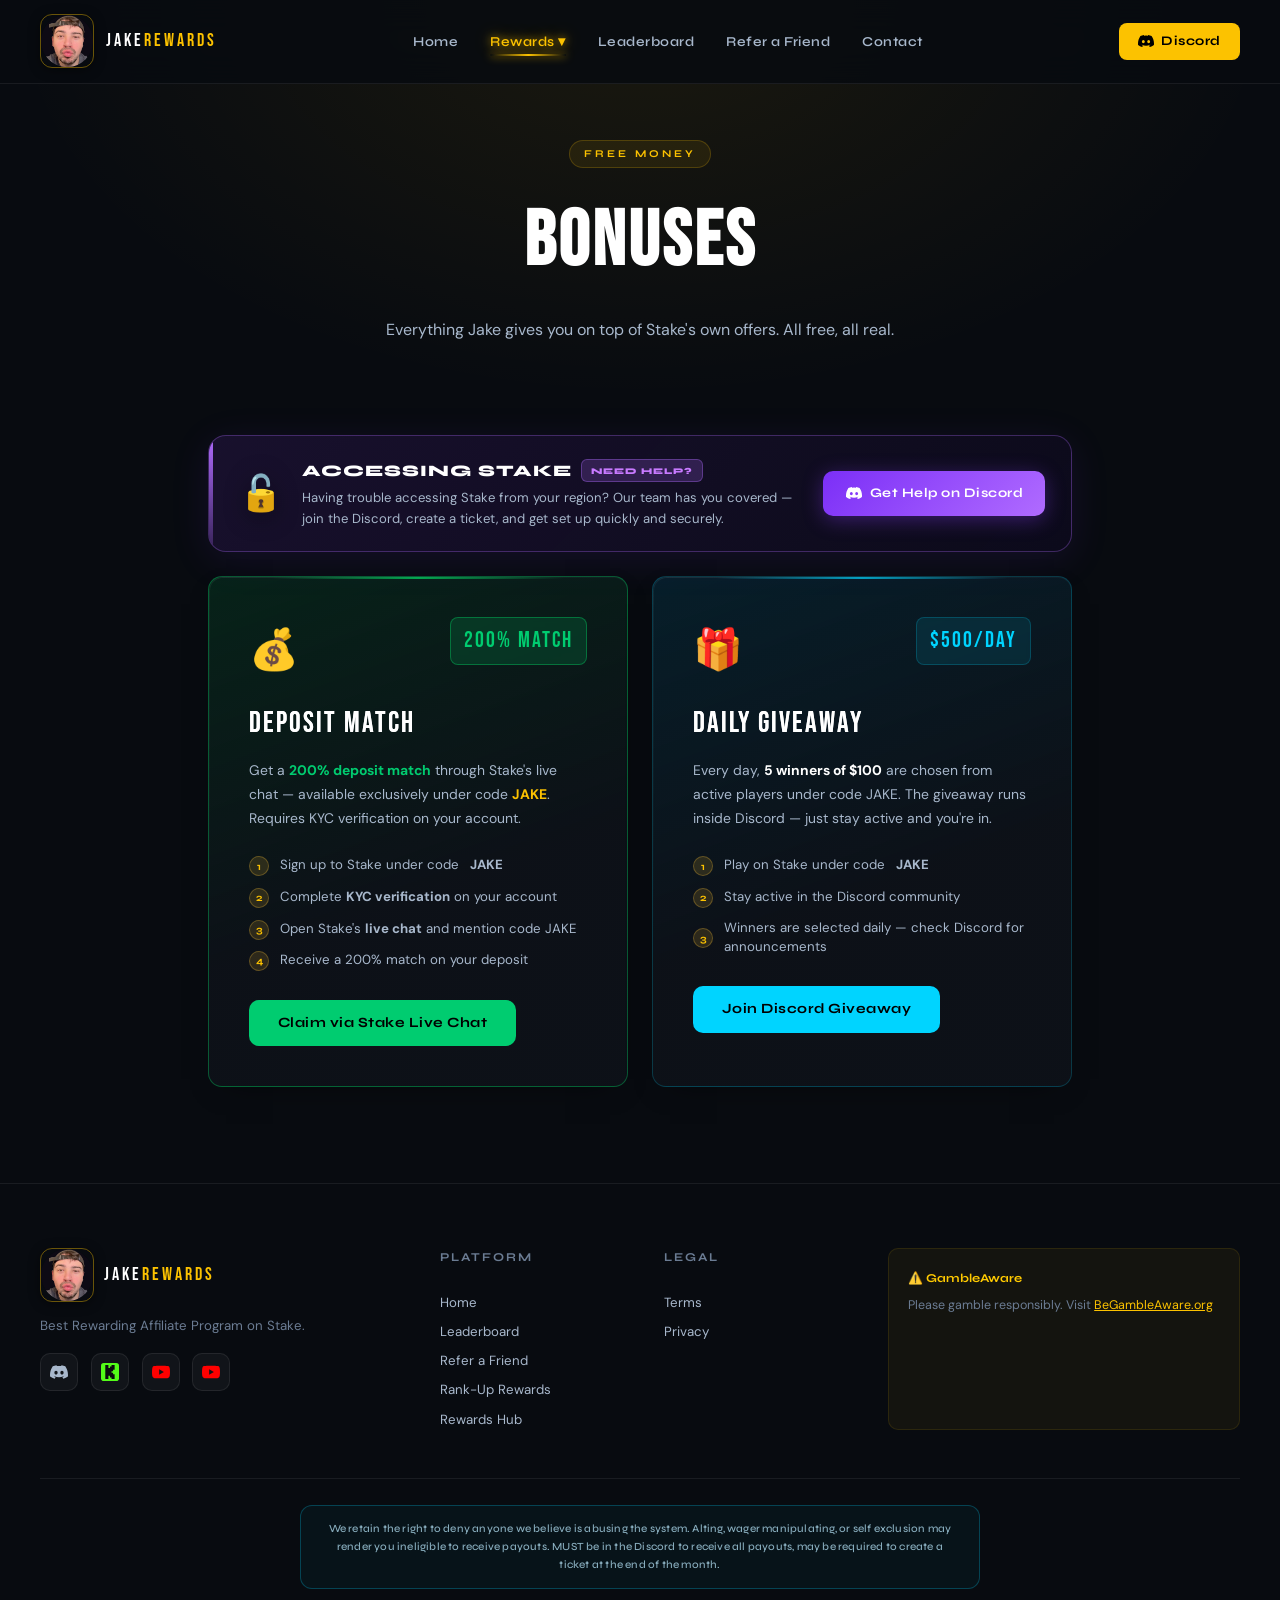
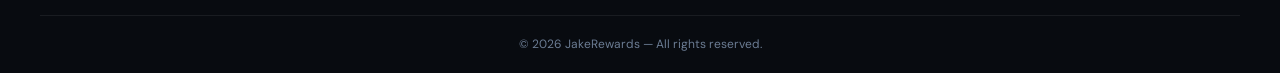
==== bonuses.html @ c98f31f5 "Deposit Match: remove 'log in' option from step 1, sign up only" ====
<!DOCTYPE html>
<html lang="en">
<head>
  <!-- Google tag (gtag.js) -->
  <script async src="https://www.googletagmanager.com/gtag/js?id=G-GYHZ8BHHX7"></script>
  <script>
    window.dataLayer = window.dataLayer || [];
    function gtag(){dataLayer.push(arguments);}
    gtag('js', new Date());
    gtag('config', 'G-GYHZ8BHHX7');
  </script>
  <meta charset="UTF-8"/>
  <meta name="viewport" content="width=device-width, initial-scale=1.0"/>
  <title>Bonuses — JakeRewards</title>
  <meta name="description" content="Enter the daily $500 giveaway, claim your 200% deposit match and get help accessing Stake. Use code JAKE."/>
  <meta property="og:title" content="Bonuses — JakeRewards"/>
  <meta property="og:description" content="Enter the daily $500 giveaway and claim your 200% deposit match. Use code JAKE."/>
  <meta property="og:image" content="https://jakerewards.com/og-image.png?v=10"/>
  <meta property="og:image:width" content="1200"/>
  <meta property="og:image:height" content="630"/>
  <meta property="og:type" content="website"/>
  <meta property="og:url" content="https://jakerewards.com/"/>
  <meta name="twitter:card" content="summary_large_image"/>
  <meta name="twitter:title" content="Bonuses — JakeRewards"/>
  <meta name="twitter:description" content="Enter the daily $500 giveaway and claim your 200% deposit match. Use code JAKE."/>
  <meta name="twitter:image" content="https://jakerewards.com/og-image.png?v=10"/>
  <link rel="preconnect" href="https://fonts.googleapis.com"/>
  <link href="https://fonts.googleapis.com/css2?family=Bebas+Neue&family=Syne:wght@400;600;700;800&family=DM+Sans:wght@300;400;500&display=swap" rel="stylesheet"/>
  <link rel="stylesheet" href="style.css"/>
  <style>
    .bonus-grid{display:grid;grid-template-columns:repeat(2,minmax(0,420px));justify-content:center;gap:1.5rem;max-width:1400px;margin:0 auto;padding:2rem 2.5rem 6rem;}
    .bonus-card{position:relative;background:var(--card);border:1px solid var(--border);border-radius:var(--radius);padding:2.5rem;opacity:0;transform:translateY(20px);transition:opacity .5s ease,transform .35s cubic-bezier(.2,.7,.2,1),box-shadow .35s ease,border-color .35s ease;box-shadow:0 1px 0 rgba(255,255,255,0.03) inset,0 10px 30px -18px rgba(0,0,0,0.7);}
    .bonus-card.visible{opacity:1;transform:translateY(0);}
    .bonus-card:hover{transform:translateY(-6px);box-shadow:0 1px 0 rgba(255,255,255,0.05) inset,0 24px 50px -22px rgba(0,0,0,0.85);}
    .bonus-card.deposit-match:hover{border-color:rgba(0,255,120,0.5);box-shadow:0 24px 50px -22px rgba(0,0,0,0.85),0 0 36px -10px rgba(0,255,120,0.35);}
    .bonus-card.giveaway:hover{border-color:rgba(0,212,255,0.5);box-shadow:0 24px 50px -22px rgba(0,0,0,0.85),0 0 36px -10px rgba(0,212,255,0.3);}
    /* refined badge + title polish */
    .bonus-amount-badge{backdrop-filter:blur(2px);}
    .bonus-title{background:linear-gradient(180deg,#fff,#cfd6df);-webkit-background-clip:text;background-clip:text;}
    /* soft top sheen line that picks up each card's accent on hover */
    .bonus-card::after{content:"";position:absolute;inset:0;border-radius:inherit;padding:1px;background:linear-gradient(135deg,rgba(255,255,255,0.10),transparent 40%);-webkit-mask:linear-gradient(#000 0 0) content-box,linear-gradient(#000 0 0);-webkit-mask-composite:xor;mask-composite:exclude;opacity:.6;pointer-events:none;transition:opacity .35s ease;}
    .bonus-card:hover::after{opacity:1;}
    .bonus-card.giveaway{border-color:rgba(0,212,255,0.2);background:linear-gradient(135deg,var(--card),rgba(0,212,255,0.03));}
    .bonus-header{display:flex;align-items:flex-start;justify-content:space-between;margin-bottom:1.2rem;gap:1rem;}
    .bonus-icon{font-size:2.5rem;}
    .bonus-amount-badge{background:rgba(230,180,50,0.12);border:1px solid rgba(230,180,50,0.25);color:var(--gold);font-family:var(--font-display);font-size:1.4rem;letter-spacing:2px;padding:.3rem .8rem;border-radius:8px;}
    .bonus-card.giveaway .bonus-amount-badge{background:rgba(0,212,255,0.1);border-color:rgba(0,212,255,0.2);color:var(--accent);}
    .bonus-title{font-family:var(--font-display);font-size:1.8rem;letter-spacing:2px;color:#fff;margin-bottom:.8rem;}
    .bonus-desc{font-size:.87rem;color:var(--text2);line-height:1.7;margin-bottom:1.5rem;}
    .bonus-steps{list-style:none;display:flex;flex-direction:column;gap:.6rem;margin-bottom:1.8rem;}
    .bonus-steps li{display:flex;align-items:center;gap:.7rem;font-size:.83rem;color:var(--text2);line-height:1.5;}
    .step-num{width:20px;height:20px;border-radius:50%;background:rgba(230,180,50,0.15);border:1px solid rgba(230,180,50,0.3);color:var(--gold);font-family:var(--font-head);font-size:.65rem;font-weight:700;display:flex;align-items:center;justify-content:center;flex-shrink:0;margin-top:2px;}
  @media(max-width:560px){
    .bonus-grid{padding:1.5rem 1rem 4rem;gap:1rem;grid-template-columns:repeat(2,1fr);}
  }
  @media(max-width:480px){
    .bonus-grid{grid-template-columns:1fr;}
    .bonus-card{padding:1.2rem;}
  }
  </style>
</head>
<body>
<div id="scroll-bar"></div>
<nav class="nav">
  <a href="index.html" class="nav-logo">
    <img src="logo.png" class="logo-img" alt="Jake Rewards logo" width="40" height="40">
    <span class="logo-text">JAKE<span class="logo-accent">REWARDS</span></span>
  </a>
  <ul class="nav-links">
    <li><a href="index.html">Home</a></li>
    <li class="dropdown">
      <a href="rewards.html" class="active">Rewards ▾</a>
      <div class="dropdown-menu">
        <a href="leaderboard.html">$75,000 Leaderboard</a>
        <a href="rankrewards.html">Rank-Up Rewards</a>
        <a href="bonuses.html">Bonuses</a>
      </div>
    </li>
    <li><a href="leaderboard.html">Leaderboard</a></li>
    <li><a href="refer.html">Refer a Friend</a></li>
    <li><a href="https://discord.com/invite/jakethedegen" target="_blank">Contact</a></li>
  </ul>
  <a href="https://discord.com/invite/jakethedegen" target="_blank" class="nav-cta"><svg width="16" height="16" viewBox="0 0 24 24" fill="currentColor" xmlns="http://www.w3.org/2000/svg"><path d="M20.317 4.369a19.79 19.79 0 0 0-4.885-1.515.074.074 0 0 0-.079.037c-.211.375-.444.864-.608 1.249a18.27 18.27 0 0 0-5.487 0 12.6 12.6 0 0 0-.617-1.249.077.077 0 0 0-.079-.037A19.736 19.736 0 0 0 3.677 4.369a.07.07 0 0 0-.032.027C.533 9.046-.32 13.58.099 18.057a.082.082 0 0 0 .031.057 19.9 19.9 0 0 0 5.993 3.03.078.078 0 0 0 .084-.028c.462-.63.874-1.295 1.226-1.994a.076.076 0 0 0-.041-.106 13.107 13.107 0 0 1-1.872-.892.077.077 0 0 1-.008-.128c.126-.094.252-.192.372-.291a.074.074 0 0 1 .077-.01c3.928 1.793 8.18 1.793 12.062 0a.074.074 0 0 1 .078.009c.12.099.246.198.373.292a.077.077 0 0 1-.006.127 12.3 12.3 0 0 1-1.873.892.077.077 0 0 0-.041.107c.36.698.772 1.362 1.225 1.993a.076.076 0 0 0 .084.028 19.84 19.84 0 0 0 6.002-3.03.077.077 0 0 0 .032-.054c.5-5.177-.838-9.674-3.549-13.66a.061.061 0 0 0-.031-.028zM8.02 15.331c-1.183 0-2.157-1.085-2.157-2.419 0-1.333.956-2.419 2.157-2.419 1.21 0 2.176 1.096 2.157 2.42 0 1.333-.956 2.418-2.157 2.418zm7.975 0c-1.183 0-2.157-1.085-2.157-2.419 0-1.333.955-2.419 2.157-2.419 1.21 0 2.176 1.096 2.157 2.42 0 1.333-.946 2.418-2.157 2.418z"/></svg>Discord</a>
  <button class="nav-hamburger" onclick="toggleMobile()">☰</button>
</nav>
<div class="mobile-nav" id="mobile-nav">
  <a href="index.html">Home</a>
  <a href="leaderboard.html">Leaderboard</a>
  <a href="refer.html">Refer a Friend</a>
  <a href="rankrewards.html">Rank-Up Rewards</a>
  <a href="bonuses.html">Bonuses</a>
  <a href="https://discord.com/invite/jakethedegen" target="_blank">Discord</a>
</div>

<div class="page-hero">
  <div class="section-tag">Free Money</div>
  <h1>BONUSES</h1>
  <p>Everything Jake gives you on top of Stake's own offers. All free, all real.</p>
</div>

<div class="bonus-grid">
  <!-- ACCESSING STAKE — moved to top, slimmer horizontal layout (big selling point) -->
  <div class="access-stake-banner-new">
    <canvas id="help-coins" style="position:absolute;inset:0;width:100%;height:100%;pointer-events:none;z-index:0;opacity:.5;"></canvas>
    <div class="asb-left-accent"></div>
    <div class="asb-body">
      <span class="asb-icon">🔓</span>
      <div class="asb-content">
        <div class="asb-title">
          ACCESSING STAKE
          <span class="asb-badge">NEED HELP?</span>
        </div>
        <div class="asb-desc">Having trouble accessing Stake from your region? Our team has you covered — join the Discord, create a ticket, and get set up quickly and securely.</div>
      </div>
      <a href="https://discord.com/invite/jakethedegen" target="_blank" class="asb-cta">
        <svg width="16" height="16" viewBox="0 0 24 24" fill="currentColor"><path d="M20.317 4.369a19.79 19.79 0 0 0-4.885-1.515.074.074 0 0 0-.079.037c-.211.375-.444.864-.608 1.249a18.27 18.27 0 0 0-5.487 0 12.6 12.6 0 0 0-.617-1.249.077.077 0 0 0-.079-.037A19.736 19.736 0 0 0 3.677 4.369a.07.07 0 0 0-.032.027C.533 9.046-.32 13.58.099 18.057a.082.082 0 0 0 .031.057 19.9 19.9 0 0 0 5.993 3.03.078.078 0 0 0 .084-.028c.462-.63.874-1.295 1.226-1.994a.076.076 0 0 0-.041-.106 13.107 13.107 0 0 1-1.872-.892.077.077 0 0 1-.008-.128c.126-.094.252-.192.372-.291a.074.074 0 0 1 .077-.01c3.928 1.793 8.18 1.793 12.062 0a.074.074 0 0 1 .078.009c.12.099.246.198.373.292a.077.077 0 0 1-.006.127 12.3 12.3 0 0 1-1.873.892.077.077 0 0 0-.041.107c.36.698.772 1.362 1.225 1.993a.076.076 0 0 0 .084.028 19.84 19.84 0 0 0 6.002-3.03.077.077 0 0 0 .032-.054c.5-5.177-.838-9.674-3.549-13.66a.061.061 0 0 0-.031-.028zM8.02 15.331c-1.183 0-2.157-1.085-2.157-2.419 0-1.333.956-2.419 2.157-2.419 1.21 0 2.176 1.096 2.157 2.42 0 1.333-.956 2.418-2.157 2.418zm7.975 0c-1.183 0-2.157-1.085-2.157-2.419 0-1.333.955-2.419 2.157-2.419 1.21 0 2.176 1.096 2.157 2.42 0 1.333-.946 2.418-2.157 2.418z"/></svg>
        Get Help on Discord
      </a>
    </div>
  </div>

  <!-- 200% DEPOSIT MATCH — Jake's biggest offer, placed first -->
  <div class="bonus-card deposit-match" style="position:relative;overflow:hidden;border-color:rgba(0,255,120,0.3);background:linear-gradient(160deg,rgba(0,180,80,0.14) 0%,rgba(13,17,24,0.98) 60%);">
    <div style="position:absolute;top:0;left:15%;right:15%;height:2px;background:linear-gradient(90deg,transparent,rgba(0,220,100,0.7),transparent);border-radius:0 0 4px 4px;pointer-events:none;z-index:2;"></div>
    <canvas id="deposit-coins" style="position:absolute;inset:0;width:100%;height:100%;pointer-events:none;z-index:0;"></canvas>
    <div style="position:relative;z-index:1;">
    <div class="bonus-header">
      <div class="bonus-icon" style="animation:iconBounce 2s ease-in-out infinite 0.3s;">💰</div>
      <div class="bonus-amount-badge" style="background:rgba(0,255,120,0.12);border-color:rgba(0,255,120,0.3);color:#00cc70;animation:goldPulse 2s ease-in-out infinite;">200% MATCH</div>
    </div>
    <div class="bonus-title">DEPOSIT MATCH</div>
    <div class="bonus-desc">Get a <strong style="color:#00cc70">200% deposit match</strong> through Stake's live chat — available exclusively under code <strong style="color:var(--gold)">JAKE</strong>. Requires KYC verification on your account.</div>
    <ul class="bonus-steps">
      <li><div class="step-num">1</div>Sign up to Stake under code <strong>JAKE</strong></li>
      <li><div class="step-num">2</div><span>Complete <strong>KYC verification</strong> on your account</span></li>
      <li><div class="step-num">3</div><span>Open Stake's <strong>live chat</strong> and mention code JAKE</span></li>
      <li><div class="step-num">4</div>Receive a 200% match on your deposit</li>
    </ul>
    <a href="https://stake.com/?c=JAKE" target="_blank" class="btn-primary" style="background:#00cc70;color:#000;">Claim via Stake Live Chat</a>
    </div>
  </div>

  <div class="bonus-card giveaway" style="position:relative;overflow:hidden;background:linear-gradient(160deg,rgba(0,150,200,0.14) 0%,rgba(13,17,24,0.98) 60%);">
    <div style="position:absolute;top:0;left:15%;right:15%;height:2px;background:linear-gradient(90deg,transparent,rgba(0,212,255,0.7),transparent);border-radius:0 0 4px 4px;pointer-events:none;z-index:2;"></div>
    <canvas id="giveaway-coins" style="position:absolute;inset:0;width:100%;height:100%;pointer-events:none;z-index:0;"></canvas>
    <div style="position:relative;z-index:1;">
    <div class="bonus-header">
      <div class="bonus-icon">🎁</div>
      <div class="bonus-amount-badge">$500/DAY</div>
    </div>
    <div class="bonus-title">DAILY GIVEAWAY</div>
    <div class="bonus-desc">Every day, <strong style="color:#fff">5 winners of $100</strong> are chosen from active players under code JAKE. The giveaway runs inside Discord — just stay active and you're in.</div>
    <ul class="bonus-steps">
      <li><div class="step-num">1</div>Play on Stake under code <strong>JAKE</strong></li>
      <li><div class="step-num">2</div>Stay active in the Discord community</li>
      <li><div class="step-num">3</div>Winners are selected daily — check Discord for announcements</li>
    </ul>
    <a href="https://discord.com/invite/jakethedegen" target="_blank" class="btn-primary" style="background:var(--accent);color:#000;">Join Discord Giveaway</a>
    </div>
  </div>

</div>

<footer class="footer">
  <div class="footer-inner">
    <div class="footer-brand">
      <div class="footer-logo"><img src="logo.png" class="logo-img" alt="Jake Rewards logo" width="40" height="40"><span class="logo-text">JAKE<span class="logo-accent">REWARDS</span></span></div>
      <p class="footer-tagline">Best Rewarding Affiliate Program on Stake.</p>
      <div class="footer-socials">
        <a href="https://discord.com/invite/jakethedegen" target="_blank" class="fs-discord" title="Discord"><svg viewBox="0 0 24 24" fill="currentColor" xmlns="http://www.w3.org/2000/svg"><path d="M20.317 4.369a19.79 19.79 0 0 0-4.885-1.515.074.074 0 0 0-.079.037c-.211.375-.444.864-.608 1.249a18.27 18.27 0 0 0-5.487 0 12.6 12.6 0 0 0-.617-1.249.077.077 0 0 0-.079-.037A19.736 19.736 0 0 0 3.677 4.369a.07.07 0 0 0-.032.027C.533 9.046-.32 13.58.099 18.057a.082.082 0 0 0 .031.057 19.9 19.9 0 0 0 5.993 3.03.078.078 0 0 0 .084-.028c.462-.63.874-1.295 1.226-1.994a.076.076 0 0 0-.041-.106 13.107 13.107 0 0 1-1.872-.892.077.077 0 0 1-.008-.128c.126-.094.252-.192.372-.291a.074.074 0 0 1 .077-.01c3.928 1.793 8.18 1.793 12.062 0a.074.074 0 0 1 .078.009c.12.099.246.198.373.292a.077.077 0 0 1-.006.127 12.3 12.3 0 0 1-1.873.892.077.077 0 0 0-.041.107c.36.698.772 1.362 1.225 1.993a.076.076 0 0 0 .084.028 19.84 19.84 0 0 0 6.002-3.03.077.077 0 0 0 .032-.054c.5-5.177-.838-9.674-3.549-13.66a.061.061 0 0 0-.031-.028zM8.02 15.331c-1.183 0-2.157-1.085-2.157-2.419 0-1.333.956-2.419 2.157-2.419 1.21 0 2.176 1.096 2.157 2.42 0 1.333-.956 2.418-2.157 2.418zm7.975 0c-1.183 0-2.157-1.085-2.157-2.419 0-1.333.955-2.419 2.157-2.419 1.21 0 2.176 1.096 2.157 2.42 0 1.333-.946 2.418-2.157 2.418z"/></svg></a>
        <a href="https://kick.com/itsjakeuwu" target="_blank" class="fs-kick" title="Kick"><svg viewBox="0 0 256 256" fill="none" xmlns="http://www.w3.org/2000/svg"><rect width="256" height="256" rx="40" fill="currentColor" style="color:#53FC18"/><path transform="translate(61,28) scale(0.82)" fill="#0a0d0e" d="M0 0h54v54h27v-27h27v-27h54v81h-27v27h-27v27h27v27h27v81h-54v-27h-27v-27h-27v54h-54Z"/></svg></a>
        <a href="https://www.youtube.com/@itsjakex" target="_blank" class="fs-youtube" title="YouTube"><svg viewBox="0 0 24 24" fill="currentColor" xmlns="http://www.w3.org/2000/svg" style="color:#FF0000"><path d="M23.498 6.186a3.016 3.016 0 0 0-2.122-2.136C19.505 3.545 12 3.545 12 3.545s-7.505 0-9.377.505A3.017 3.017 0 0 0 .502 6.186C0 8.07 0 12 0 12s0 3.93.502 5.814a3.016 3.016 0 0 0 2.122 2.136c1.871.505 9.376.505 9.376.505s7.505 0 9.377-.505a3.015 3.015 0 0 0 2.122-2.136C24 15.93 24 12 24 12s0-3.93-.502-5.814zM9.545 15.568V8.432L15.818 12l-6.273 3.568z"/></svg></a>
        <a href="https://www.youtube.com/@jakeplaysbj" target="_blank" class="fs-youtube" title="YouTube (BJ)"><svg viewBox="0 0 24 24" fill="currentColor" xmlns="http://www.w3.org/2000/svg" style="color:#FF0000"><path d="M23.498 6.186a3.016 3.016 0 0 0-2.122-2.136C19.505 3.545 12 3.545 12 3.545s-7.505 0-9.377.505A3.017 3.017 0 0 0 .502 6.186C0 8.07 0 12 0 12s0 3.93.502 5.814a3.016 3.016 0 0 0 2.122 2.136c1.871.505 9.376.505 9.376.505s7.505 0 9.377-.505a3.015 3.015 0 0 0 2.122-2.136C24 15.93 24 12 24 12s0-3.93-.502-5.814zM9.545 15.568V8.432L15.818 12l-6.273 3.568z"/></svg></a>
      </div>
    </div>
    <div class="footer-col"><h4>Platform</h4><a href="index.html">Home</a><a href="leaderboard.html">Leaderboard</a><a href="refer.html">Refer a Friend</a><a href="rankrewards.html">Rank-Up Rewards</a><a href="rewards.html">Rewards Hub</a></div>
    <div class="footer-col"><h4>Legal</h4><a href="terms.html">Terms</a><a href="privacy.html">Privacy</a></div>
    <div class="footer-responsible"><div class="responsible-badge">⚠️ GambleAware</div><p>Please gamble responsibly. Visit <a href="https://www.begambleaware.org/" target="_blank">BeGambleAware.org</a></p></div>
  </div>
  <div class="footer-disclaimer-wrap">
    <div class="footer-disclaimer">We retain the right to deny anyone we believe is abusing the system. Alting, wager manipulating, or self exclusion may render you ineligible to receive payouts. MUST be in the Discord to receive all payouts, may be required to create a ticket at the end of the month.</div>
  </div>
  <div class="footer-bottom">© 2026 JakeRewards — All rights reserved.</div>
</footer>
<style>
@keyframes iconBounce{0%,100%{transform:translateY(0) rotate(-5deg)}50%{transform:translateY(-8px) rotate(5deg)}}
@keyframes goldPulse{0%,100%{box-shadow:0 0 0 0 rgba(230,180,50,0.4)}50%{box-shadow:0 0 20px 4px rgba(230,180,50,0.2)}}
@keyframes btnShine{0%,100%{box-shadow:0 0 0 0 rgba(230,180,50,0)}50%{box-shadow:0 6px 24px rgba(230,180,50,0.4)}}
@keyframes floatCoin{0%{transform:translateY(-10px) rotate(0deg);opacity:1}100%{transform:translateY(320px) rotate(720deg);opacity:0}}
</style>
<script>
function toggleMobile(){document.getElementById('mobile-nav').classList.toggle('open');}
const obs=new IntersectionObserver(e=>{e.forEach(x=>{if(x.isIntersecting)x.target.classList.add('visible');});},{threshold:0.1});
document.querySelectorAll('.bonus-card').forEach(el=>obs.observe(el));

// Optimized coin rain — capped, no per-frame shadowBlur, pauses when off-screen/hidden
const _rains=[];   // registry of all rains so we can globally pause when tab hidden
function makeCoinRain(canvasId, palette){
  const canvas=document.getElementById(canvasId);
  if(!canvas)return;
  const parent=canvas.parentElement;
  const ctx=canvas.getContext('2d',{alpha:true});
  const MAX_COINS=18;          // hard cap prevents unbounded growth
  const SPAWN_EVERY=26;        // frames between spawns
  let W=0,H=0;
  function resize(){W=parent.offsetWidth;H=parent.offsetHeight;canvas.width=W;canvas.height=H;}
  resize();
  window.addEventListener('resize',resize);
  if(window.ResizeObserver){const ro=new ResizeObserver(resize);ro.observe(parent);}
  const coins=[];
  const syms=['$','\u20BF','\u039E','\u25CE'];   // lightweight glyphs (emoji removed — they were the heaviest to draw)
  function spawn(){
    if(coins.length>=MAX_COINS)return;
    coins.push({x:Math.random()*W,y:-20,vy:0.25+Math.random()*0.55,vx:(Math.random()-.5)*0.4,rot:Math.random()*360,rotV:(Math.random()-.5)*4,sym:syms[(Math.random()*syms.length)|0],col:palette[(Math.random()*palette.length)|0],size:10+Math.random()*7,alpha:0.55+Math.random()*0.3});
  }
  let t=0, running=true, rafId=null;
  function draw(){
    if(!running){rafId=null;return;}
    ctx.clearRect(0,0,W,H);
    if((++t%SPAWN_EVERY)===0)spawn();
    for(let i=coins.length-1;i>=0;i--){
      const c=coins[i];
      c.y+=c.vy;c.x+=c.vx;c.rot+=c.rotV;
      if(c.y>H+20){coins.splice(i,1);continue;}
      ctx.save();
      ctx.globalAlpha=c.alpha*(1-c.y/H*0.5);
      ctx.translate(c.x,c.y);
      ctx.rotate(c.rot*0.01745329);
      ctx.font='bold '+c.size+'px monospace';
      ctx.fillStyle=c.col+'0.85)';
      ctx.textAlign='center';
      ctx.textBaseline='middle';
      ctx.fillText(c.sym,0,0);   // no shadowBlur — the single biggest perf win
      ctx.restore();
    }
    rafId=requestAnimationFrame(draw);
  }
  const api={
    start(){if(!running){running=true;if(!rafId)rafId=requestAnimationFrame(draw);}},
    stop(){running=false;}
  };
  // Pause this rain whenever its card scrolls out of view (saves CPU/GPU)
  if(window.IntersectionObserver){
    const vis=new IntersectionObserver(es=>{es.forEach(e=>{e.isIntersecting?api.start():api.stop();});},{threshold:0});
    vis.observe(parent);
  }
  _rains.push(api);
  draw();
  return api;
}
// Pause ALL rains when the tab is hidden, resume when visible
document.addEventListener('visibilitychange',()=>{
  if(document.hidden){_rains.forEach(r=>r.stop());}
  else{_rains.forEach(r=>r.start());}
});
function watchCard(selector, canvasId, palette){
  const card=document.querySelector(selector);
  if(!card)return;
  const o=new IntersectionObserver(entries=>{entries.forEach(e=>{if(e.isIntersecting){makeCoinRain(canvasId,palette);o.disconnect();}});},{threshold:0.2});
  o.observe(card);
}
// Green for deposit-match, gold for signup, cyan for giveaway, purple for help
watchCard('.bonus-card.deposit-match','deposit-coins',['rgba(0,220,100,','rgba(0,255,120,','rgba(100,255,160,','rgba(255,255,255,']);
watchCard('.bonus-card.giveaway','giveaway-coins',['rgba(0,212,255,','rgba(0,180,220,','rgba(80,230,255,','rgba(255,255,255,']);
watchCard('.bonus-card:not(.giveaway):not(.deposit-match)','help-coins',['rgba(180,100,255,','rgba(200,120,255,','rgba(140,80,220,','rgba(255,255,255,']);
</script>
<!-- GA4 conversion event tracking -->
<script>
(function(){
  function track(name, params){
    if(typeof gtag === 'function'){ gtag('event', name, params || {}); }
  }
  document.addEventListener('click', function(e){
    var el = e.target.closest('a, button');
    if(!el) return;
    var href = (el.getAttribute('href') || '').toLowerCase();
    var txt  = (el.textContent || '').trim().slice(0, 50);

    // 1) Affiliate code copied
    if(el.classList.contains('code-copy-btn') || /copy code/i.test(txt)){
      track('affiliate_code_copied', { code: 'JAKE', page: document.title });
      return;
    }
    // 2) Stake affiliate link click — the real signup conversion
    if(href.indexOf('stake.com') > -1){
      track('stake_signup_click', { link_text: txt, link_url: href, page: document.title });
      return;
    }
    // 3) Discord link click (claim ticket / join / get started)
    if(href.indexOf('discord.com/invite') > -1 || href.indexOf('discord.gg') > -1){
      var label = /claim/i.test(txt) ? 'claim_button'
                : /get started/i.test(txt) ? 'get_started'
                : 'discord_join';
      track('discord_click', { button_text: txt, label: label, page: document.title });
      return;
    }
  }, true);
})();
</script>
<!-- Scroll progress bar -->
<script>
(function(){
  var bar=document.getElementById('scroll-bar');
  if(bar){window.addEventListener('scroll',function(){var s=document.documentElement.scrollTop||document.body.scrollTop;var t=(document.documentElement.scrollHeight-window.innerHeight)||1;bar.style.width=Math.min(100,(s/t)*100)+'%';},{passive:true});}
})();
</script>
<!-- Mobile bottom nav -->
<nav id="mobile-bottom-nav">
  <a href="index.html" class="mbn-item" data-page="home">
    <span class="mbn-icon">🏠</span><span>Home</span>
  </a>
  <a href="leaderboard.html" class="mbn-item" data-page="leaderboard">
    <span class="mbn-icon">🏆</span><span>Leaderboard</span>
  </a>
  <a href="bonuses.html" class="mbn-item" data-page="bonuses">
    <span class="mbn-icon">🎁</span><span>Bonuses</span>
  </a>
  <a href="https://discord.com/invite/jakethedegen" target="_blank" class="mbn-item">
    <span class="mbn-icon">💬</span><span>Discord</span>
  </a>
</nav>

<!-- Back to top button -->
<button id="back-to-top" aria-label="Back to top" onclick="window.scrollTo({top:0,behavior:'smooth'})">▲</button>
<!-- Back to top + mobile bottom nav active state -->
<script>
(function(){
  // Back to top — show after scrolling 400px
  var btn=document.getElementById('back-to-top');
  if(btn){
    window.addEventListener('scroll',function(){
      if((document.documentElement.scrollTop||document.body.scrollTop)>400){
        btn.classList.add('visible');
      } else {
        btn.classList.remove('visible');
      }
    },{passive:true});
  }
  // Mobile bottom nav — mark active item by matching current page
  var path=window.location.pathname.split('/').pop()||'index.html';
  var pageMap={'index.html':'home','leaderboard.html':'leaderboard','bonuses.html':'bonuses'};
  var activePage=pageMap[path];
  if(activePage){
    var items=document.querySelectorAll('.mbn-item[data-page]');
    items.forEach(function(item){
      if(item.dataset.page===activePage) item.classList.add('active');
    });
  }
})();
</script>
</body>
</html>
---- style.css ----
/* ── RESET & BASE ─────────────────────────────────────────────────────── */
*,*::before,*::after{box-sizing:border-box;margin:0;padding:0;}
:root{
  --bg:#080b10;
  --bg2:#0d1117;
  --card:#111720;
  --card2:#151d28;
  --border:rgba(255,255,255,0.07);
  --gold:#FCC200;
  --gold2:#FFD740;
  --accent:#00d4ff;
  --muted:#6b7c93;
  --text:#e8edf3;
  --text2:#a8b8cc;
  --radius:14px;
  --font-display:'Bebas Neue',sans-serif;
  --font-head:'Syne',sans-serif;
  --font-body:'DM Sans',sans-serif;
}
html{scroll-behavior:smooth;}
body{background:var(--bg);color:var(--text);font-family:var(--font-body);font-size:15px;line-height:1.6;overflow-x:hidden;}
/* Scroll progress bar (shared, JS controls width per page) */
#scroll-bar{position:fixed;top:0;left:0;height:3px;width:0%;background:linear-gradient(90deg,var(--gold),#ff9d2f,var(--accent));z-index:9999;transition:width .1s linear;box-shadow:0 0 10px rgba(252,194,0,0.6);pointer-events:none;}
a{text-decoration:none;color:inherit;}
img{max-width:100%;}

/* ── NAV ──────────────────────────────────────────────────────────────── */
.nav{position:fixed;top:0;left:0;right:0;z-index:100;display:flex;align-items:center;justify-content:space-between;padding:.9rem 2.5rem;background:rgba(8,11,16,0.85);backdrop-filter:blur(16px);border-bottom:1px solid var(--border);}
.nav-logo{display:flex;align-items:center;gap:12px;}
.logo-icon{width:34px;height:34px;border-radius:8px;background:var(--gold);display:flex;align-items:center;justify-content:center;font-family:var(--font-display);font-size:1.2rem;color:#000;font-weight:900;}
.logo-img{width:54px;height:54px;border-radius:12px;object-fit:cover;display:block;border:1px solid rgba(252,194,0,0.4);box-shadow:0 2px 12px rgba(0,0,0,0.45);transition:transform .2s,box-shadow .2s;}
.nav-logo:hover .logo-img{transform:translateY(-1px);box-shadow:0 4px 16px rgba(252,194,0,0.25);}
.logo-text{font-family:var(--font-display);font-size:1.1rem;letter-spacing:3px;color:#fff;}
.logo-accent{color:var(--gold);}
.nav-links{display:flex;align-items:center;gap:2rem;list-style:none;}
.nav-links a{position:relative;font-family:var(--font-head);font-size:.85rem;font-weight:600;color:var(--text2);transition:color .25s ease,text-shadow .25s ease;letter-spacing:.5px;}
/* Neon glow on hover/active — only top-level nav items (> a / dropdown trigger), not menu items */
.nav-links>li>a:hover,.nav-links>li>a.active{color:var(--gold);text-shadow:0 0 8px rgba(252,194,0,0.7),0 0 18px rgba(252,194,0,0.45);}
/* Flowing neon underline that grows from the centre */
.nav-links>li>a::after{content:"";position:absolute;left:50%;bottom:-6px;width:0;height:2px;border-radius:2px;background:linear-gradient(90deg,transparent,var(--gold),transparent);box-shadow:0 0 8px rgba(252,194,0,0.8);transform:translateX(-50%);transition:width .3s ease;}
.nav-links>li>a:hover::after,.nav-links>li>a.active::after{width:100%;}
.dropdown{position:relative;}
.dropdown-menu{display:none;position:absolute;top:100%;left:50%;transform:translateX(-50%);background:var(--card2);border:1px solid var(--border);border-radius:10px;padding:.5rem;min-width:200px;flex-direction:column;gap:2px;padding-top:calc(.5rem + 10px);margin-top:0;}
/* Invisible top padding bridges the gap so mouse can glide from nav item to menu */
.dropdown:hover .dropdown-menu{display:flex;}
.dropdown-menu a{padding:.6rem 1rem;border-radius:7px;font-size:.83rem;font-family:var(--font-head);font-weight:600;color:var(--text2);transition:all .15s;}
.dropdown-menu a:hover{background:rgba(255,255,255,0.06);color:#fff;}
.nav-cta{display:inline-flex;align-items:center;gap:7px;background:var(--gold);color:#000;font-family:var(--font-head);font-size:.82rem;font-weight:700;padding:.5rem 1.2rem;border-radius:8px;transition:all .2s;letter-spacing:.5px;}
.nav-cta:hover{background:var(--gold2);transform:translateY(-1px);}
.nav-hamburger{display:none;background:none;border:none;color:#fff;font-size:1.4rem;cursor:pointer;}
.mobile-nav{display:none;position:fixed;top:60px;left:0;right:0;background:var(--bg2);border-bottom:1px solid var(--border);flex-direction:column;z-index:99;padding:1rem 2rem;}
.mobile-nav.open{display:flex;}
.mobile-nav a{padding:.7rem 0;font-family:var(--font-head);font-weight:600;color:var(--text2);border-bottom:1px solid var(--border);}
.mobile-nav a:last-child{border-bottom:none;}

/* ── HERO ─────────────────────────────────────────────────────────────── */
.hero{position:relative;min-height:100vh;display:flex;flex-direction:column;align-items:center;justify-content:center;padding:120px 2.5rem 80px;gap:2rem;overflow:hidden;text-align:center;}
.hero-bg{position:absolute;inset:0;z-index:0;overflow:hidden;isolation:isolate;}
.hero-orb{position:absolute;border-radius:50%;filter:blur(80px);pointer-events:none;}
.orb1{width:600px;height:600px;background:radial-gradient(circle,rgba(252,194,0,0.12),transparent 70%);top:-100px;left:-100px;}
.orb2{width:400px;height:400px;background:radial-gradient(circle,rgba(0,212,255,0.08),transparent 70%);top:30%;right:-50px;}
.orb3{width:300px;height:300px;background:radial-gradient(circle,rgba(252,194,0,0.06),transparent 70%);bottom:0;left:40%;}
#particles{position:absolute;inset:0;width:100%;height:100%;}
.hero-content{position:relative;z-index:2;width:100%;max-width:820px;display:flex;flex-direction:column;align-items:center;}
.hero-badge{display:inline-flex;align-items:center;gap:8px;background:rgba(252,194,0,0.1);border:1px solid rgba(252,194,0,0.25);color:var(--gold);font-family:var(--font-head);font-size:.75rem;font-weight:700;letter-spacing:2px;padding:.4rem 1rem;border-radius:20px;margin-bottom:1.5rem;text-transform:uppercase;}
.hero-title{font-family:var(--font-display);font-size:clamp(2.8rem,6vw,5.5rem);line-height:.95;letter-spacing:2px;color:#fff;margin-bottom:1.5rem;}
.hero-accent{color:var(--gold);display:block;}
.hero-sub{font-size:1.15rem;color:var(--text2);max-width:620px;margin-bottom:2rem;line-height:1.75;text-align:center;}
.hero-sub strong{color:#fff;}
.hero-btns{display:flex;gap:1rem;margin-bottom:2rem;flex-wrap:wrap;justify-content:center;}
.hero-stats{display:flex;align-items:center;gap:1rem;flex-wrap:nowrap;justify-content:center;margin-bottom:2rem;padding:1.2rem 1.6rem;background:rgba(255,255,255,0.03);border:1px solid rgba(252,194,0,0.15);border-radius:16px;backdrop-filter:blur(6px);}
.stat{display:flex;flex-direction:column;}
.stat-num{font-family:var(--font-display);font-size:2.3rem;letter-spacing:1px;color:var(--gold);line-height:1;text-shadow:0 0 20px rgba(252,194,0,0.35);}
.stat-label{font-size:.72rem;text-transform:uppercase;letter-spacing:2px;color:rgba(255,255,255,0.75);margin-top:6px;font-family:var(--font-head);font-weight:700;}
.stat-divider{width:1px;height:52px;background:linear-gradient(to bottom,transparent,var(--border),transparent);}

/* Code card */
.hero-code-card{position:relative;z-index:1;background:var(--card);border:1px solid rgba(252,194,0,0.2);border-radius:14px;padding:1rem 1.8rem;display:inline-flex;align-items:center;gap:1.2rem;flex-shrink:0;box-shadow:0 0 40px rgba(252,194,0,0.08);}
.code-card-label{font-size:.62rem;text-transform:uppercase;letter-spacing:2.5px;color:var(--muted);white-space:nowrap;}
.code-card-value{font-family:var(--font-display);font-size:2rem;letter-spacing:6px;color:var(--gold);line-height:1;text-shadow:0 0 20px rgba(252,194,0,0.4);}
.code-copy-btn{background:var(--gold);color:#000;border:none;font-family:var(--font-head);font-size:.8rem;font-weight:700;padding:.5rem 1.2rem;border-radius:8px;cursor:pointer;letter-spacing:.5px;transition:all .2s;white-space:nowrap;}
.code-copy-btn:hover{background:var(--gold2);transform:translateY(-2px);}
.code-card-sub{display:none;}

/* ── BUTTONS ──────────────────────────────────────────────────────────── */
.btn-primary{display:inline-flex;align-items:center;gap:6px;background:var(--gold);color:#000;font-family:var(--font-head);font-size:.88rem;font-weight:700;padding:.75rem 1.8rem;border-radius:10px;transition:all .2s;letter-spacing:.5px;border:none;cursor:pointer;}
.btn-primary:hover{background:var(--gold2);transform:translateY(-2px);box-shadow:0 8px 24px rgba(252,194,0,0.25);}
.btn-ghost{display:inline-flex;align-items:center;background:transparent;color:#fff;font-family:var(--font-head);font-size:.88rem;font-weight:700;padding:.75rem 1.8rem;border-radius:10px;border:1px solid var(--border);transition:all .2s;letter-spacing:.5px;}
.btn-ghost:hover{border-color:rgba(255,255,255,0.3);background:rgba(255,255,255,0.05);}

/* ── SECTION COMMON ───────────────────────────────────────────────────── */
.section-header{text-align:center;margin-bottom:3rem;}
.section-tag{display:inline-block;font-size:.65rem;text-transform:uppercase;letter-spacing:3px;font-weight:700;color:var(--gold);background:rgba(252,194,0,0.08);border:1px solid rgba(252,194,0,0.2);padding:.3rem .9rem;border-radius:20px;margin-bottom:.8rem;font-family:var(--font-head);}
.section-header h2{font-family:var(--font-display);font-size:clamp(2rem,4vw,3.2rem);letter-spacing:3px;color:#fff;}

/* ── REWARDS SECTION ──────────────────────────────────────────────────── */
.rewards-section{padding:6rem 2.5rem;}
.rewards-grid{
  display:grid;
  grid-template-columns:repeat(auto-fit,minmax(280px,380px));
  justify-content:center;
  gap:1.3rem;max-width:1280px;margin:0 auto;
}

/* ── BASE CARD ── */
.reward-card{
  position:relative;overflow:hidden;
  background:linear-gradient(160deg,rgba(22,28,38,0.95),rgba(13,17,24,0.98));
  border:1px solid rgba(255,255,255,0.07);
  border-radius:20px;padding:2rem 1.8rem 1.8rem;
  display:flex;flex-direction:column;
  opacity:0;transform:translateY(22px) scale(.97);
  transition:opacity .5s ease,transform .45s cubic-bezier(.2,.7,.2,1),
             border-color .3s ease,box-shadow .3s ease;
  will-change:transform;
}
.reward-card.visible{opacity:1;transform:translateY(0) scale(1);}

/* Shine sweep on hover */
.reward-card::before{
  content:'';position:absolute;top:0;left:-120%;width:60%;height:100%;
  background:linear-gradient(105deg,transparent,rgba(255,255,255,0.04),transparent);
  transition:left .55s ease;pointer-events:none;z-index:0;
}
.reward-card:hover::before{left:160%;}

/* Hover lift + shadow */
.reward-card:hover{
  transform:translateY(-8px) translateZ(0) scale(1.01);
  box-shadow:0 28px 60px -20px rgba(0,0,0,0.75);
}

/* Top accent gradient line — changes per card theme */
.reward-card::after{
  content:'';position:absolute;top:0;left:15%;right:15%;height:2px;
  border-radius:0 0 4px 4px;
  transition:left .3s ease,right .3s ease,opacity .3s ease;opacity:.7;
}
.reward-card:hover::after{left:5%;right:5%;opacity:1;}

/* ── PER-CARD THEMES ── */
/* Leaderboard — gold */
.reward-card.rc-gold{background:linear-gradient(160deg,rgba(180,130,0,0.2) 0%,rgba(13,17,24,0.98) 55%);}
.reward-card.rc-gold::after{background:linear-gradient(90deg,transparent,rgba(252,194,0,0.85),transparent);}
.reward-card.rc-gold:hover{border-color:rgba(252,194,0,0.5);box-shadow:0 28px 60px -20px rgba(0,0,0,0.75),0 0 45px -12px rgba(252,194,0,0.3);}
.reward-card.rc-gold .reward-amount{text-shadow:0 0 30px rgba(252,194,0,0.45);}
/* Daily Giveaway — cyan */
.reward-card.rc-cyan{background:linear-gradient(160deg,rgba(0,150,190,0.18) 0%,rgba(13,17,24,0.98) 55%);}
.reward-card.rc-cyan::after{background:linear-gradient(90deg,transparent,rgba(0,212,255,0.8),transparent);}
.reward-card.rc-cyan:hover{border-color:rgba(0,212,255,0.45);box-shadow:0 28px 60px -20px rgba(0,0,0,0.75),0 0 45px -12px rgba(0,212,255,0.25);}
.reward-card.rc-cyan .reward-amount{color:var(--accent);text-shadow:0 0 30px rgba(0,212,255,0.4);}
.reward-card.rc-cyan .reward-link{color:var(--accent);}
/* Free Signup — green */
.reward-card.rc-green{background:linear-gradient(160deg,rgba(0,180,80,0.16) 0%,rgba(13,17,24,0.98) 55%);}
.reward-card.rc-green::after{background:linear-gradient(90deg,transparent,rgba(0,220,100,0.75),transparent);}
.reward-card.rc-green:hover{border-color:rgba(0,220,100,0.4);box-shadow:0 28px 60px -20px rgba(0,0,0,0.75),0 0 45px -12px rgba(0,200,80,0.2);}
.reward-card.rc-green .reward-amount{color:#1ed98a;text-shadow:0 0 30px rgba(0,210,100,0.4);}
.reward-card.rc-green .reward-link{color:#1ed98a;}
/* Rank-Up — purple */
.reward-card.rc-purple{background:linear-gradient(160deg,rgba(100,40,220,0.2) 0%,rgba(13,17,24,0.98) 55%);}
.reward-card.rc-purple::after{background:linear-gradient(90deg,transparent,rgba(176,107,255,0.8),transparent);}
.reward-card.rc-purple:hover{border-color:rgba(176,107,255,0.45);box-shadow:0 28px 60px -20px rgba(0,0,0,0.75),0 0 45px -12px rgba(176,107,255,0.28);}
.reward-card.rc-purple .reward-amount{color:#c87aff;text-shadow:0 0 30px rgba(176,107,255,0.4);}
.reward-card.rc-purple .reward-link{color:#c87aff;}

/* ── CARD INTERNALS ── */
.reward-icon{
  font-size:2.2rem;margin-bottom:1rem;display:block;
  filter:drop-shadow(0 4px 10px rgba(0,0,0,0.5));
  transition:transform .3s cubic-bezier(.2,.7,.2,1);
  position:relative;z-index:1;
}
.reward-card:hover .reward-icon{transform:scale(1.15) translateY(-2px);}
.reward-amount{
  font-family:var(--font-display);font-size:2.6rem;
  letter-spacing:2px;color:var(--gold);
  line-height:1;margin-bottom:.4rem;
  position:relative;z-index:1;
  transition:transform .25s ease;
}
.reward-card:hover .reward-amount{transform:scale(1.03);}
.reward-name{
  font-family:var(--font-head);font-size:.95rem;font-weight:700;
  color:#fff;margin-bottom:.7rem;letter-spacing:.3px;
  position:relative;z-index:1;
}
.reward-desc{
  font-size:.82rem;color:var(--text2);line-height:1.65;
  margin-bottom:auto;padding-bottom:1.3rem;
  position:relative;z-index:1;flex:1;
}
/* CTA link — animated arrow */
.reward-link{
  font-family:var(--font-head);font-size:.82rem;font-weight:700;
  color:var(--gold);letter-spacing:.5px;
  display:inline-flex;align-items:center;gap:.35rem;
  position:relative;z-index:1;
  transition:gap .25s ease,opacity .2s ease;
}
.reward-link::after{content:'→';transition:transform .25s ease;}
.reward-link:hover{gap:.55rem;opacity:.9;}
.reward-link:hover::after{transform:translateX(3px);}

/* ── RESPONSIVE ── */
@media(max-width:1024px){
  .reward-amount{font-size:2.2rem;}
}
@media(max-width:560px){
  .rewards-section{padding:4rem 1.2rem;}
  .rewards-grid{grid-template-columns:1fr;gap:1rem;}
  .reward-card{padding:1.6rem 1.4rem;}
  .reward-amount{font-size:2rem;}
  .reward-card:hover{transform:translateY(-4px);}
}

/* ── STREAM SECTION ───────────────────────────────────────────────────── */
.stream-section{background:var(--bg2);border-top:1px solid var(--border);border-bottom:1px solid var(--border);padding:6rem 2.5rem;position:relative;overflow:hidden;}
.stream-section::before{content:"";position:absolute;top:-140px;left:-100px;width:420px;height:420px;border-radius:50%;background:radial-gradient(circle,rgba(176,107,255,0.16),transparent 70%);filter:blur(10px);pointer-events:none;}
.stream-section::after{content:"";position:absolute;bottom:-160px;right:-120px;width:460px;height:460px;border-radius:50%;background:radial-gradient(circle,rgba(252,194,0,0.13),transparent 70%);filter:blur(10px);pointer-events:none;}
.stream-inner{display:flex;align-items:center;gap:4rem;max-width:1100px;margin:0 auto;flex-wrap:wrap;position:relative;z-index:1;}
.stream-info{flex:1;min-width:280px;}
.stream-info h2{font-family:var(--font-display);font-size:clamp(2rem,4vw,3rem);letter-spacing:3px;color:#fff;margin-bottom:1rem;text-shadow:0 0 40px rgba(255,255,255,0.08);}
.stream-info p{color:var(--text2);margin-bottom:1.5rem;line-height:1.7;}
.tag-kick{display:inline-flex;align-items:center;gap:8px;font-size:.65rem;text-transform:uppercase;letter-spacing:3px;font-weight:700;color:#53FC18;background:rgba(83,252,24,0.08);border:1px solid rgba(83,252,24,0.3);padding:.4rem 1rem .4rem .8rem;border-radius:20px;margin-bottom:.8rem;font-family:var(--font-head);box-shadow:0 0 18px rgba(83,252,24,0.12);}
.tag-kick .live-dot{background:#53FC18;box-shadow:0 0 8px #53FC18;}
.stream-badges{display:flex;gap:.7rem;flex-wrap:wrap;margin-bottom:1.8rem;}
.stream-badge{display:flex;align-items:center;gap:7px;background:var(--card);border:1px solid var(--border);padding:.5rem 1rem;border-radius:20px;font-size:.75rem;font-family:var(--font-head);font-weight:600;color:var(--text2);transition:transform .2s,border-color .2s,background .2s;}
.stream-badge:hover{transform:translateY(-2px);}
.stream-badge svg{width:14px;height:14px;flex-shrink:0;}
.stream-badge.b-purple svg{color:#c87aff;}
.stream-badge.b-purple:hover{background:rgba(176,107,255,0.08);border-color:rgba(176,107,255,0.3);}
.stream-badge.b-gold svg{color:var(--gold);}
.stream-badge.b-gold:hover{background:rgba(252,194,0,0.08);border-color:rgba(252,194,0,0.3);}
.btn-shine{position:relative;overflow:hidden;}
.btn-shine::after{content:"";position:absolute;top:0;bottom:0;left:-60%;width:40%;background:linear-gradient(115deg,transparent,rgba(255,255,255,0.55),transparent);transform:skewX(-18deg);animation:btnShine 3.2s ease-in-out infinite;}
@keyframes btnShine{0%{left:-60%;}35%{left:130%;}100%{left:130%;}}
.live-dot{display:inline-block;width:7px;height:7px;border-radius:50%;background:#00ff88;animation:livePulse 1.4s infinite;}
@keyframes livePulse{0%,100%{opacity:1;box-shadow:0 0 0 0 rgba(0,255,136,0.4)}50%{opacity:.7;box-shadow:0 0 0 6px rgba(0,255,136,0)}}
.stream-card{flex:1;min-width:280px;max-width:380px;}
.stream-frame-wrap{position:relative;}
.stream-card-glow{position:absolute;inset:-2px;border-radius:calc(var(--radius) + 2px);background:linear-gradient(135deg,rgba(252,194,0,0.5),rgba(176,107,255,0.5),rgba(83,252,24,0.4));opacity:.5;filter:blur(9px);z-index:0;}
.stream-card-inner{background:var(--card);border:1px solid var(--border);border-radius:var(--radius);overflow:hidden;position:relative;z-index:1;}
.stream-preview{display:flex;align-items:center;gap:12px;padding:1.2rem 1.5rem;border-bottom:1px solid var(--border);}
.stream-avatar{width:44px;height:44px;border-radius:50%;background:var(--gold);display:flex;align-items:center;justify-content:center;font-family:var(--font-display);font-size:1.4rem;color:#000;flex-shrink:0;}
.stream-name{font-family:var(--font-head);font-size:.9rem;font-weight:700;color:#fff;}
.stream-platform{font-size:.72rem;color:var(--muted);}
.stream-status-pill{margin-left:auto;display:flex;align-items:center;gap:5px;background:rgba(0,255,136,0.12);border:1px solid rgba(0,255,136,0.2);color:#00ff88;font-size:.65rem;font-weight:700;letter-spacing:1.5px;padding:.25rem .7rem;border-radius:20px;}
.stream-description{padding:1rem 1.5rem;font-size:.8rem;color:var(--text2);}
.stream-watch-btn{display:block;margin:0 1.5rem 1.5rem;background:rgba(0,255,136,0.1);border:1px solid rgba(0,255,136,0.2);color:#00ff88;font-family:var(--font-head);font-size:.82rem;font-weight:700;padding:.7rem;border-radius:8px;text-align:center;transition:all .2s;}
.stream-watch-btn:hover{background:rgba(0,255,136,0.18);}


/* ── LEADERBOARD PREVIEW ──────────────────────────────────────────────── */
.lb-preview-section{padding:6rem 2.5rem;}
.podium{display:flex;align-items:flex-end;justify-content:center;gap:1.2rem;max-width:800px;margin:0 auto;flex-wrap:wrap;}
.podium-card{background:var(--card);border:1px solid var(--border);border-radius:var(--radius);padding:1.8rem 1.5rem;text-align:center;flex:1;min-width:180px;position:relative;opacity:0;transform:translateY(20px);transition:all .4s;will-change:transform,opacity;}
.podium-card.visible{opacity:1;transform:translateY(0);}
.podium-card.gold{border-color:rgba(252,194,0,0.35);background:linear-gradient(180deg,rgba(252,194,0,0.07),var(--card));transform:translateY(-20px);}
.podium-card.gold.visible{transform:translateY(-20px);}
.podium-card.silver{border-color:rgba(180,190,200,0.25);}
.podium-card.bronze{border-color:rgba(180,110,50,0.25);}
.podium-crown{font-size:1.5rem;margin-bottom:.3rem;}
.podium-rank{font-family:var(--font-head);font-weight:800;font-size:2.2rem;letter-spacing:0;color:var(--muted);line-height:1;}
.podium-card.gold .podium-rank{color:var(--gold);}
.podium-avatar{width:52px;height:52px;border-radius:50%;background:var(--card2);border:2px solid var(--border);display:flex;align-items:center;justify-content:center;margin:.7rem auto;font-family:var(--font-head);font-weight:800;font-size:1.4rem;color:var(--muted);}
.podium-name{font-family:var(--font-head);font-size:.95rem;font-weight:700;letter-spacing:.3px;color:#fff;margin-bottom:.4rem;}
.podium-wager{font-size:.78rem;color:#fff;font-weight:600;margin-bottom:.2rem;}
.podium-prize{font-family:var(--font-head);font-size:.85rem;font-weight:700;color:var(--gold);}

/* ── SOCIALS ──────────────────────────────────────────────────────────── */
.socials-section{padding:6rem 2.5rem;background:var(--bg2);border-top:1px solid var(--border);}
.socials-grid{display:grid;grid-template-columns:repeat(auto-fit,minmax(220px,1fr));gap:1.2rem;max-width:900px;margin:0 auto;}
.social-card{background:var(--card);border:1px solid var(--border);border-radius:var(--radius);padding:2rem;text-align:center;transition:all .3s;opacity:0;transform:translateY(16px);}
.social-card.visible{opacity:1;transform:translateY(0);}
.social-card:hover{transform:translateY(-4px);}
.social-card.discord:hover{border-color:rgba(88,101,242,0.4);box-shadow:0 12px 32px rgba(88,101,242,0.1);}
.social-card.kick:hover{border-color:rgba(83,252,25,0.3);box-shadow:0 12px 32px rgba(83,252,25,0.08);}
.social-card.youtube:hover{border-color:rgba(255,0,0,0.3);box-shadow:0 12px 32px rgba(255,0,0,0.08);}
.social-icon{font-size:2rem;margin-bottom:.8rem;}
.social-name{font-family:var(--font-display);font-size:1.5rem;letter-spacing:2px;color:#fff;margin-bottom:.3rem;}
.social-handle{font-size:.8rem;color:var(--muted);margin-bottom:1rem;}
.social-cta{font-family:var(--font-head);font-size:.78rem;font-weight:700;color:var(--gold);}

/* ── FOOTER ───────────────────────────────────────────────────────────── */
.footer{background:var(--bg);border-top:1px solid var(--border);padding:4rem 2.5rem 0;}
.footer-inner{display:grid;grid-template-columns:2fr 1fr 1fr 2fr;gap:3rem;max-width:1200px;margin:0 auto;padding-bottom:3rem;}
.footer-brand .footer-logo{display:flex;align-items:center;gap:10px;margin-bottom:.8rem;}
.footer-tagline{font-size:.83rem;color:var(--muted);margin-bottom:1rem;}
.footer-socials{display:flex;gap:.8rem;}
.footer-socials a{width:34px;height:34px;border-radius:8px;background:var(--card);border:1px solid var(--border);display:flex;align-items:center;justify-content:center;font-size:1rem;transition:all .2s;}
.footer-socials a:hover{border-color:rgba(252,194,0,0.3);background:rgba(252,194,0,0.08);}
.footer-col h4{font-family:var(--font-head);font-size:.75rem;text-transform:uppercase;letter-spacing:2px;color:var(--muted);margin-bottom:1rem;}
.footer-col{display:flex;flex-direction:column;gap:.5rem;}
.footer-col a{font-size:.83rem;color:var(--text2);transition:color .2s;}
.footer-col a:hover{color:#fff;}
.footer-responsible{background:rgba(255,200,0,0.05);border:1px solid rgba(255,200,0,0.1);border-radius:10px;padding:1.2rem;}
.responsible-badge{font-family:var(--font-head);font-size:.75rem;font-weight:700;color:#ffca00;margin-bottom:.5rem;}
.footer-responsible p{font-size:.78rem;color:var(--muted);line-height:1.5;}
.footer-responsible a{color:var(--gold);text-decoration:underline;}
.footer-bottom{border-top:1px solid var(--border);padding:1.2rem 0;text-align:center;font-size:.75rem;color:var(--muted);max-width:1200px;margin:0 auto;}
/* Site-wide fairness/anti-abuse disclaimer — compact, centred, sky-blue neon glow */
.footer-disclaimer-wrap{
  border-top:1px solid var(--border);
  padding:1.6rem 1.5rem;
  display:flex;justify-content:center;
}
.footer-disclaimer{
  max-width:680px;
  background:rgba(0,212,255,0.04);
  border:1px solid rgba(0,212,255,0.25);
  border-radius:12px;
  padding:.9rem 1.3rem;
  font-family:var(--font-head);
  font-size:.68rem;font-weight:500;letter-spacing:.2px;
  line-height:1.65;color:rgba(180,225,245,0.75);
  text-align:center;
  box-shadow:0 0 0 0 rgba(0,212,255,0.15);
  animation:disclaimerGlow 3s ease-in-out infinite;
}
@keyframes disclaimerGlow{
  0%,100%{box-shadow:0 0 10px 0 rgba(0,212,255,0.08);border-color:rgba(0,212,255,0.2);}
  50%{box-shadow:0 0 22px 2px rgba(0,212,255,0.22);border-color:rgba(0,212,255,0.45);}
}
@media(max-width:600px){
  .footer-disclaimer-wrap{padding:1.2rem 1rem;}
  .footer-disclaimer{font-size:.64rem;padding:.8rem 1rem;}
}

/* ── TOAST ────────────────────────────────────────────────────────────── */
.copy-toast{position:fixed;bottom:2rem;left:50%;transform:translateX(-50%) translateY(20px);background:var(--gold);color:#000;font-family:var(--font-head);font-size:.85rem;font-weight:700;padding:.6rem 1.4rem;border-radius:20px;opacity:0;transition:all .3s;pointer-events:none;z-index:999;}
.copy-toast.show{opacity:1;transform:translateX(-50%) translateY(0);}

/* ── PAGE HERO (inner pages) ──────────────────────────────────────────── */
.page-hero{padding:140px 2.5rem 60px;text-align:center;position:relative;overflow:hidden;}
.page-hero::before{content:'';position:absolute;inset:0;background:radial-gradient(ellipse at 50% 0%,rgba(252,194,0,0.08),transparent 70%);}
.page-hero h1{font-family:var(--font-display);font-size:clamp(2.5rem,6vw,5rem);letter-spacing:3px;color:#fff;position:relative;z-index:1;}
.page-hero p{font-size:1rem;color:var(--text2);max-width:580px;margin:.8rem auto 0;position:relative;z-index:1;}

/* ── RESPONSIVE ───────────────────────────────────────────────────────── */
@media(max-width:900px){
  .hero{padding-top:100px;}
  .hero-content{max-width:100%;}
  .hero-sub{max-width:100%;}
  .hero-btns{justify-content:center;}
  .hero-stats{justify-content:center;}
  .hero-code-card{width:100%;max-width:100%;margin:0 auto;box-sizing:border-box;padding:.9rem 1rem;gap:.6rem;flex-wrap:wrap;}
  .code-copy-btn{flex-shrink:0;font-size:.72rem;padding:.45rem .85rem;}
  .code-card-value{font-size:1.5rem;letter-spacing:3px;}
  .code-card-label{font-size:.55rem;letter-spacing:2px;}
  .footer-inner{grid-template-columns:1fr 1fr;gap:2rem;}
  .footer-brand{grid-column:1/-1;}
  .footer-responsible{grid-column:1/-1;}
  .stream-inner{flex-direction:column;}
  .nav-links,.nav-cta{display:none;}
  .nav-hamburger{display:block;}
  .podium{flex-direction:row;align-items:center;}
  .podium-card.gold{transform:none;}
  .podium-card.gold.visible{transform:none;}
}
@media(max-width:520px){
  .nav{padding:.9rem 1.2rem;}
  .lb-preview-section,.socials-section,.stream-section{padding:4rem 1.2rem;}
  .footer-inner{grid-template-columns:1fr;gap:1.5rem;}
}

/* ── LIVE WINS TICKER ─────────────────────────────────────────────────── */
.wins-ticker{display:flex;align-items:center;gap:1rem;background:var(--bg2);border-top:1px solid var(--border);border-bottom:1px solid var(--border);padding:1rem 1.5rem;overflow:hidden;}
.wins-ticker-tag{display:flex;align-items:center;gap:7px;flex-shrink:0;font-family:var(--font-head);font-size:.68rem;font-weight:800;letter-spacing:1.5px;color:var(--gold);text-transform:uppercase;white-space:nowrap;}
.wins-track-wrap{position:relative;flex:1;min-width:0;overflow:hidden;-webkit-mask-image:linear-gradient(90deg,transparent,#000 6%,#000 94%,transparent);mask-image:linear-gradient(90deg,transparent,#000 6%,#000 94%,transparent);}
.wins-track{display:flex;gap:2.5rem;width:max-content;animation:winsScroll 480s linear infinite;will-change:transform;}
.wins-ticker:hover .wins-track{animation-play-state:paused;}
@keyframes winsScroll{from{transform:translateX(0);}to{transform:translateX(-50%);}}
.win-pill{display:flex;align-items:center;gap:8px;font-size:.97rem;color:rgba(255,255,255,0.65);white-space:nowrap;font-family:var(--font-body);}
.win-dot{width:7px;height:7px;border-radius:50%;background:#00cc70;flex-shrink:0;box-shadow:0 0 7px rgba(0,200,112,0.5);}
.win-user{font-family:var(--font-head);font-weight:700;color:rgba(255,255,255,0.92);}
.win-amt{font-family:var(--font-head);font-weight:700;color:rgba(252,194,0,0.85);}
.win-game{color:rgba(255,255,255,0.4);font-size:.9rem;}

/* ── HOW IT WORKS ─────────────────────────────────────────────────────── */
.how-section{padding:6rem 2.5rem;}
.how-grid{display:grid;grid-template-columns:repeat(auto-fit,minmax(285px,1fr));gap:1.6rem;max-width:1160px;margin:0 auto;}
.how-step{position:relative;background:linear-gradient(165deg, rgba(255,255,255,0.045), rgba(255,255,255,0.012) 60%);border:1px solid var(--border);border-radius:20px;padding:2.7rem 1.9rem 2.1rem;opacity:0;transform:translateY(22px);transition:transform .5s cubic-bezier(.16,1,.3,1),opacity .5s,border-color .3s,box-shadow .3s;overflow:hidden;will-change:transform,opacity;}
.how-step.visible{opacity:1;transform:translateY(0);}
/* gold→purple top accent, always faintly visible, glows on hover */
.how-step::before{content:'';position:absolute;top:0;left:0;right:0;height:3px;background:linear-gradient(90deg,var(--gold),#b06bff);opacity:.45;transition:opacity .3s;}
.how-step::after{content:'';position:absolute;top:-40%;right:-30%;width:220px;height:220px;border-radius:50%;background:radial-gradient(circle, rgba(176,107,255,0.10), transparent 70%);pointer-events:none;opacity:.7;}
.how-step:hover{border-color:rgba(252,194,0,0.32);transform:translateY(-7px);box-shadow:0 22px 55px rgba(0,0,0,0.45);}
.how-step:hover::before{opacity:1;}
/* big faded number watermark, gold→purple gradient text */
.how-num{position:absolute;top:.9rem;right:1.4rem;font-family:var(--font-display);font-size:3.1rem;letter-spacing:2px;line-height:1;background:linear-gradient(135deg,rgba(252,194,0,0.22),rgba(176,107,255,0.16));-webkit-background-clip:text;background-clip:text;-webkit-text-fill-color:transparent;color:transparent;pointer-events:none;}
/* glowing icon badge */
.how-icon-wrap{position:relative;z-index:1;width:64px;height:64px;border-radius:17px;display:flex;align-items:center;justify-content:center;margin-bottom:1.4rem;background:radial-gradient(circle at 30% 22%, rgba(252,194,0,0.24), rgba(176,107,255,0.12));border:1px solid rgba(252,194,0,0.3);box-shadow:0 6px 22px rgba(252,194,0,0.12), inset 0 1px 10px rgba(255,255,255,0.06);}
.how-step:hover .how-icon-wrap{box-shadow:0 6px 26px rgba(252,194,0,0.22), inset 0 1px 10px rgba(255,255,255,0.08);}
.how-icon{font-size:1.85rem;line-height:1;filter:drop-shadow(0 2px 5px rgba(0,0,0,0.45));}
.how-eyebrow{position:relative;z-index:1;font-family:var(--font-head);font-size:.62rem;font-weight:800;letter-spacing:2.6px;text-transform:uppercase;color:var(--gold);margin-bottom:.55rem;}
.how-step h3{position:relative;z-index:1;font-family:var(--font-body);font-size:1.2rem;font-weight:700;color:#fff;margin-bottom:.75rem;letter-spacing:-.2px;line-height:1.28;}
.how-step p{position:relative;z-index:1;font-size:.86rem;color:var(--text2);line-height:1.7;}
.how-step p strong{color:var(--gold);font-weight:700;}

/* ── TOTAL PAID BAND ──────────────────────────────────────────────────── */
.paid-band{padding:5rem 2.5rem;background:linear-gradient(135deg,var(--bg2),var(--bg));border-top:1px solid var(--border);position:relative;overflow:hidden;}
.paid-band::before{content:'';position:absolute;inset:0;background:radial-gradient(ellipse at 50% 120%,rgba(252,194,0,0.1),transparent 60%);pointer-events:none;}
.paid-inner{position:relative;text-align:center;max-width:700px;margin:0 auto;}
.paid-label{font-family:var(--font-head);font-size:.72rem;text-transform:uppercase;letter-spacing:3px;color:var(--muted);font-weight:700;margin-bottom:.6rem;}
.paid-counter{font-family:var(--font-display);font-size:clamp(3rem,9vw,6rem);letter-spacing:3px;color:var(--gold);line-height:1;text-shadow:0 0 50px rgba(252,194,0,0.3);}
.paid-sub{font-size:.9rem;color:var(--text2);margin-top:1rem;}

/* ── FAQ ──────────────────────────────────────────────────────────────── */
.faq-section{padding:6rem 2.5rem;}
.faq-list{max-width:760px;margin:0 auto;display:flex;flex-direction:column;gap:.8rem;}
.faq-item{background:var(--card);border:1px solid var(--border);border-radius:12px;overflow:hidden;opacity:0;transform:translateY(14px);transition:opacity .4s,transform .4s,border-color .2s;}
.faq-item.visible{opacity:1;transform:translateY(0);}
.faq-item.open{border-color:rgba(252,194,0,0.3);}
.faq-q{width:100%;display:flex;align-items:center;justify-content:space-between;gap:1rem;background:none;border:none;cursor:pointer;text-align:left;font-family:var(--font-head);font-size:.95rem;font-weight:700;color:#fff;padding:1.2rem 1.4rem;transition:color .2s;}
.faq-q:hover{color:var(--gold);}
.faq-chev{font-family:var(--font-display);font-size:1.5rem;color:var(--gold);transition:transform .3s;flex-shrink:0;line-height:1;}
.faq-item.open .faq-chev{transform:rotate(45deg);}
.faq-a{max-height:0;overflow:hidden;transition:max-height .35s ease;}
.faq-item.open .faq-a{max-height:240px;}
.faq-a p{padding:0 1.4rem 1.3rem;font-size:.86rem;color:var(--text2);line-height:1.7;}
.faq-a p strong{color:var(--gold);}

/* ── RESPONSIVE (new sections) ────────────────────────────────────────── */
@media(max-width:900px){
  .how-section,.faq-section{padding:4rem 1.2rem;}
  .paid-band{padding:3.5rem 1.2rem;}
  .wins-ticker-tag{font-size:.6rem;}
}
@media(max-width:520px){
  .wins-ticker{flex-direction:column;align-items:flex-start;gap:.5rem;}
  .wins-track{animation-duration:300s;}
}

/* Second YouTube (blackjack) channel badge */
.social-icon{position:relative;display:inline-block;}
.yt-badge{position:absolute;bottom:-2px;right:-10px;font-size:.85rem;filter:drop-shadow(0 1px 2px rgba(0,0,0,0.6));}

/* ── HERO LOAD-IN SEQUENCE ────────────────────────────────────────────── */
@keyframes heroIn{from{opacity:0;transform:translateY(26px);}to{opacity:1;transform:translateY(0);}}
@keyframes heroInScale{from{opacity:0;transform:translateY(26px) scale(.96);}to{opacity:1;transform:translateY(0) scale(1);}}
.hero-badge{opacity:0;animation:heroIn .7s cubic-bezier(.16,1,.3,1) .15s both, badgeFloat 3s ease-in-out 1.3s infinite;}
.hero-title{opacity:0;animation:heroIn .85s cubic-bezier(.16,1,.3,1) .3s both;}
.hero-sub{opacity:0;animation:heroIn .85s cubic-bezier(.16,1,.3,1) .48s both;}
.hero-btns{opacity:0;animation:heroIn .85s cubic-bezier(.16,1,.3,1) .64s both;}
.hero-stats{opacity:0;animation:heroIn .85s cubic-bezier(.16,1,.3,1) .8s both;}
.hero-code-card{opacity:0;animation:heroInScale .9s cubic-bezier(.16,1,.3,1) .98s both;}

/* ── PODIUM CHAMPION ANIMATIONS ───────────────────────────────────────── */
.podium-card{position:relative;overflow:hidden;}
.podium-card.gold{overflow:visible;}
.podium-body{position:relative;z-index:1;}

/* katana-slash shine sweep across each card */
.podium-slash{position:absolute;inset:0;z-index:3;pointer-events:none;border-radius:inherit;overflow:hidden;}
.podium-slash::after{content:'';position:absolute;top:-60%;left:0;width:32%;height:220%;transform:translateX(-220%) rotate(18deg);background:linear-gradient(90deg,transparent,rgba(255,255,255,0.78),transparent);opacity:0;will-change:transform,opacity;}
.podium-card.visible .podium-slash::after{animation:slashSweep 5.5s ease-out 1s infinite;animation-play-state:paused;}
.podium-card.anim-active .podium-slash::after{animation-play-state:running;}
.podium-card.silver .podium-slash::after{background:linear-gradient(90deg,transparent,rgba(206,214,224,0.55),transparent);}
.podium-card.bronze .podium-slash::after{background:linear-gradient(90deg,transparent,rgba(224,150,92,0.55),transparent);}
@keyframes slashSweep{0%,72%{transform:translateX(-220%) rotate(18deg);opacity:0;}74%{opacity:1;}82%{opacity:1;}90%,100%{transform:translateX(900%) rotate(18deg);opacity:0;}}

/* champion power aura (radiating rays behind #1) */
.podium-aura{position:absolute;inset:-65px;z-index:0;pointer-events:none;border-radius:50%;
  background:repeating-conic-gradient(from 0deg, rgba(252,210,80,0.28) 0deg 4deg, transparent 4deg 13deg);
  -webkit-mask:radial-gradient(circle, #000 14%, transparent 68%);mask:radial-gradient(circle, #000 14%, transparent 68%);
  opacity:0;transition:opacity 1s;animation:auraSpin 16s linear infinite;animation-play-state:paused;will-change:transform;}
.podium-card.gold.visible .podium-aura{opacity:1;}
/* Extra warm gold glow behind #1 card */
.podium-card.gold{box-shadow:0 0 50px rgba(252,194,0,0.25),0 0 100px rgba(252,194,0,0.12);}
.podium-card.gold.anim-active .podium-aura{animation-play-state:running;}
@keyframes auraSpin{to{transform:rotate(360deg);}}

/* champion border glow pulse */
.podium-card.gold.visible{animation:champPulse 2.8s ease-in-out infinite;animation-play-state:paused;}
.podium-card.gold.anim-active{animation-play-state:running;}
@keyframes champPulse{0%,100%{box-shadow:0 10px 38px rgba(0,0,0,.35);}50%{box-shadow:0 0 28px 4px rgba(252,194,0,0.3),0 10px 38px rgba(0,0,0,.35);}}

/* crown drops in with impact */
.podium-card.gold.visible .podium-crown{animation:crownDrop .75s cubic-bezier(.2,1.5,.35,1) .35s both;}
@keyframes crownDrop{0%{transform:translateY(-34px) scale(.4) rotate(-18deg);opacity:0;}60%{transform:translateY(5px) scale(1.12) rotate(6deg);opacity:1;}100%{transform:translateY(0) scale(1) rotate(0);opacity:1;}}

/* avatars pop in */
.podium-card.visible .podium-avatar{animation:avatarPop .55s cubic-bezier(.2,1.5,.4,1) .4s both;}
@keyframes avatarPop{0%{transform:scale(0);opacity:0;}70%{transform:scale(1.18);}100%{transform:scale(1);opacity:1;}}

/* accessibility: respect reduced-motion */
@media(prefers-reduced-motion:reduce){
  .hero-badge,.hero-title,.hero-sub,.hero-btns,.hero-stats,.hero-code-card{animation:none;opacity:1;}
  .podium-aura,.podium-slash::after{animation:none!important;opacity:0!important;}
  .podium-card.gold.visible{animation:none;}
  .podium-card.visible .podium-avatar,.podium-card.gold.visible .podium-crown{animation:none;}
}

/* ── KICK LIVE EMBED ──────────────────────────────────────────────────── */
.stream-frame{position:relative;width:100%;padding-top:56.25%;border-radius:14px;overflow:hidden;background:#0a0d0e;border:1px solid var(--border);box-shadow:0 22px 60px rgba(0,0,0,0.5),0 0 0 1px rgba(255,255,255,0.04);}
.stream-iframe{position:absolute;inset:0;width:100%;height:100%;border:0;display:block;}
.stream-corner-badge{position:absolute;top:12px;left:12px;z-index:2;display:flex;align-items:center;gap:6px;background:rgba(10,13,14,0.72);backdrop-filter:blur(6px);border:1px solid rgba(255,255,255,0.12);color:#fff;font-family:var(--font-head);font-size:.68rem;font-weight:700;letter-spacing:1px;padding:.35rem .7rem;border-radius:20px;pointer-events:none;}
.stream-footer{display:flex;align-items:center;justify-content:space-between;gap:1rem;margin-top:1.2rem;padding-top:1.2rem;border-top:1px solid var(--border);flex-wrap:wrap;}
.stream-footer-id{display:flex;align-items:center;gap:.7rem;min-width:0;}
.stream-avatar-sm{width:42px;height:42px;border-radius:50%;object-fit:cover;flex-shrink:0;box-shadow:0 0 0 2px rgba(252,194,0,0.5),0 0 16px rgba(252,194,0,0.25);}
.stream-footer-id .stream-name{font-family:var(--font-head);font-weight:700;color:#fff;font-size:.95rem;}
.stream-footer-id .stream-platform{font-size:.72rem;color:var(--muted);}
.stream-footer .stream-watch-btn{position:relative;overflow:hidden;display:inline-flex;align-items:center;gap:6px;background:#53FC18;color:#0a0d0e;font-family:var(--font-head);font-weight:800;font-size:.82rem;padding:.6rem 1.1rem;border-radius:10px;text-decoration:none;white-space:nowrap;transition:transform .15s,box-shadow .15s;box-shadow:0 0 24px rgba(83,252,24,0.18);}
.stream-footer .stream-watch-btn:hover{transform:translateY(-2px);box-shadow:0 10px 26px rgba(83,252,24,0.35);}
.stream-footer .stream-watch-btn::after{content:"";position:absolute;top:0;bottom:0;left:-60%;width:35%;background:linear-gradient(115deg,transparent,rgba(255,255,255,0.6),transparent);transform:skewX(-18deg);animation:btnShine 3.6s ease-in-out infinite;}


/* ── MOBILE: hero stats band (drop dividers, clean 3-up) ──────────────── */
@media(max-width:560px){
  .hero-stats{gap:.5rem;justify-content:space-between;width:100%;}
  .stat-divider{display:none;}
  .stat{flex:1;align-items:center;text-align:center;justify-content:flex-end;}
  .hero-stats{align-items:flex-end;}
  .stat-num{font-size:1.65rem;}
  .stat-label{font-size:.52rem;letter-spacing:.7px;margin-top:4px;line-height:1.3;}
}

/* ── MOBILE: socials 2-up + tighter cards (less endless scroll) ───────── */
@media(max-width:560px){
  .socials-grid{grid-template-columns:1fr 1fr;gap:.7rem;}
  .social-card{padding:1.3rem .8rem;}
  .social-name{font-size:1rem;}
  .social-handle{font-size:.62rem;}
  .social-icon svg{width:30px;height:30px;}
  .stream-footer .stream-watch-btn{font-size:.78rem;padding:.55rem .9rem;}
}

/* ── HERO STORM: realistic fluttering J-cards (J for Jake) ────────────── */
.hero-cards{position:absolute;inset:0;overflow:hidden;pointer-events:none;perspective:900px;z-index:0;}
.hcard{position:absolute;top:-90px;width:50px;height:70px;transform-style:preserve-3d;
  opacity:0;animation:cardFall 16s linear infinite;will-change:transform;
  filter:drop-shadow(0 3px 6px rgba(0,0,0,0.5)) drop-shadow(0 0 9px rgba(255,140,40,0.32)) drop-shadow(0 0 18px rgba(176,107,255,0.2));}
.hc-face{position:absolute;inset:0;border-radius:6px;backface-visibility:hidden;-webkit-backface-visibility:hidden;overflow:hidden;}
/* front: real card face */
.hc-front{background:linear-gradient(150deg,#fdfdf7,#e8e3d4);border:1px solid rgba(0,0,0,0.18);box-shadow:inset 0 0 7px rgba(0,0,0,0.10);color:#16181d;font-family:Georgia,'Times New Roman',serif;}
.hc-front.red{color:#c0392b;}
.hc-corner{position:absolute;display:flex;flex-direction:column;align-items:center;font-size:.66rem;font-weight:700;line-height:.82;}
.hc-corner i{font-style:normal;font-size:.52rem;margin-top:1px;}
.hc-corner.tl{top:4px;left:5px;}
.hc-corner.br{bottom:4px;right:5px;transform:rotate(180deg);}
.hc-pip{position:absolute;inset:0;display:flex;align-items:center;justify-content:center;font-size:1.7rem;opacity:.92;}
/* back: gold J monogram on deep purple (on-brand) */
.hc-back{transform:rotateY(180deg);background:linear-gradient(150deg,#1b1430,#2d1c4d);display:flex;align-items:center;justify-content:center;color:var(--gold);font-family:var(--font-display);font-size:1.7rem;letter-spacing:1px;border:1px solid rgba(252,194,0,0.45);text-shadow:0 0 8px rgba(252,194,0,0.4);}
.hc-back::after{content:'';position:absolute;inset:3px;border:1px solid rgba(252,194,0,0.3);border-radius:4px;}
@keyframes cardFall{
  0%{transform:translate3d(0,-90px,0) rotateZ(-12deg) rotateY(0deg);opacity:0;}
  8%{opacity:.7;}
  90%{opacity:.7;}
  100%{transform:translate3d(26px,112vh,0) rotateZ(210deg) rotateY(900deg);opacity:0;}
}
@media(prefers-reduced-motion:reduce){ .hcard{animation:none;opacity:0;} }
@media(max-width:560px){ .hcard{width:32px;height:45px;opacity:.28 !important;} .hc-pip{font-size:1.1rem;} .hc-corner{font-size:.48rem;} .hc-back{font-size:1.1rem;} }


/* ════════════════════════════════════════
   BACK TO TOP BUTTON — premium glass
════════════════════════════════════════ */
#back-to-top{
  position:fixed;bottom:90px;right:22px;
  width:48px;height:48px;border-radius:14px;
  background:rgba(17,23,32,0.85);
  backdrop-filter:blur(12px);-webkit-backdrop-filter:blur(12px);
  border:1px solid rgba(252,194,0,0.35);
  color:var(--gold);font-size:0;
  display:flex;align-items:center;justify-content:center;
  cursor:pointer;z-index:998;
  opacity:0;transform:translateY(14px) scale(.92);
  transition:opacity .3s ease,transform .3s cubic-bezier(.2,.8,.2,1),box-shadow .25s ease,border-color .25s ease;
  box-shadow:0 4px 20px rgba(0,0,0,0.5),0 0 0 0 rgba(252,194,0,0);
  pointer-events:none;
}
/* SVG arrow — sharp, modern, perfectly centred */
#back-to-top::before{
  content:"";
  display:block;
  width:14px;height:14px;
  border-left:2.5px solid var(--gold);
  border-top:2.5px solid var(--gold);
  transform:rotate(45deg) translate(2px,2px);
  border-radius:1px;
}
#back-to-top.visible{
  opacity:1;transform:translateY(0) scale(1);pointer-events:auto;
}
#back-to-top:hover{
  border-color:rgba(252,194,0,0.8);
  box-shadow:0 6px 30px rgba(0,0,0,0.6),0 0 22px rgba(252,194,0,0.3);
  transform:translateY(-3px) scale(1.04);
  background:rgba(22,30,42,0.92);
}
#back-to-top:active{transform:translateY(0) scale(.97);}
@media(min-width:561px){#back-to-top{bottom:32px;right:28px;}}

/* ════════════════════════════════════════
   MOBILE BOTTOM NAV BAR
════════════════════════════════════════ */
#mobile-bottom-nav{display:none;}
@media(max-width:560px){
  #mobile-bottom-nav{
    display:flex;
    position:fixed;bottom:0;left:0;right:0;
    background:rgba(13,17,24,0.97);
    border-top:1px solid rgba(255,255,255,0.08);
    backdrop-filter:blur(14px);-webkit-backdrop-filter:blur(14px);
    z-index:999;padding:6px 0 env(safe-area-inset-bottom,6px);
    justify-content:space-around;align-items:stretch;
  }
  .mbn-item{
    flex:1;display:flex;flex-direction:column;align-items:center;
    justify-content:center;gap:3px;padding:6px 4px;
    text-decoration:none;color:var(--text2);
    font-family:var(--font-head);font-size:.58rem;
    font-weight:700;letter-spacing:.5px;text-transform:uppercase;
    transition:color .2s ease;border:none;background:none;cursor:pointer;
    -webkit-tap-highlight-color:transparent;
  }
  .mbn-item:hover,.mbn-item.active{color:var(--gold);}
  .mbn-item.active .mbn-icon{filter:drop-shadow(0 0 6px rgba(252,194,0,0.7));}
  .mbn-icon{font-size:1.3rem;line-height:1;transition:transform .2s ease;}
  .mbn-item:active .mbn-icon{transform:scale(.88);}
  /* Push page content up so footer isn't hidden behind bottom nav */
  body{padding-bottom:calc(60px + env(safe-area-inset-bottom,0px));}
  /* Back to top sits above bottom nav on mobile */
  #back-to-top{bottom:calc(68px + env(safe-area-inset-bottom,0px));right:14px;}
}
/* ══════════════════════════════════════════════════
   UPDATE #1: HERO LIVE PLAYER BAR
══════════════════════════════════════════════════ */
.hero-live-bar{
  display:inline-flex;align-items:center;gap:.55rem;
  margin:.8rem auto .2rem;padding:.45rem 1rem;
  background:rgba(0,212,255,0.07);
  border:1px solid rgba(0,212,255,0.22);
  border-radius:999px;font-size:.75rem;
  color:rgba(200,230,245,0.85);
  animation:livePulse 2s ease-in-out infinite;
  cursor:default;
}
.hlb-dot{width:7px;height:7px;border-radius:50%;background:#00d4ff;flex-shrink:0;animation:dotBlink 1.4s ease-in-out infinite;}
@keyframes dotBlink{0%,100%{opacity:1;box-shadow:0 0 0 0 rgba(0,212,255,0.5);}50%{opacity:.6;box-shadow:0 0 0 5px rgba(0,212,255,0);}}
.hlb-text{font-family:var(--font-head);font-weight:700;letter-spacing:.3px;color:#7edcff;}
.hlb-text span{color:#fff;}
.hlb-sep{color:rgba(0,212,255,0.35);}
.hlb-sub{font-family:var(--font-head);font-size:.65rem;color:rgba(0,212,255,0.5);letter-spacing:.5px;text-transform:uppercase;}
@keyframes livePulse{0%,100%{border-color:rgba(0,212,255,0.18);}50%{border-color:rgba(0,212,255,0.38);}}

/* ══════════════════════════════════════════════════
   UPDATE #3: STAT NUMBER FLASH / SLOT-MACHINE TICK
══════════════════════════════════════════════════ */
.stat-num-flash{
  animation:statFlash .6s ease !important;
}
@keyframes statFlash{
  0%{transform:scale(1);}
  25%{transform:scale(1.08);text-shadow:0 0 24px rgba(252,194,0,0.9),0 0 48px rgba(252,194,0,0.4);}
  60%{transform:scale(1.04);}
  100%{transform:scale(1);}
}

/* ══════════════════════════════════════════════════
   UPDATE #6: HOW-IT-WORKS STEP SEQUENTIAL LIGHT
══════════════════════════════════════════════════ */
.how-step-lit{
  animation:stepLight 1.2s ease;
}
@keyframes stepLight{
  0%{box-shadow:none;}
  30%{box-shadow:0 0 0 2px rgba(252,194,0,0.45),0 8px 32px rgba(252,194,0,0.2);}
  100%{box-shadow:none;}
}
/* Connecting line between steps */
.how-grid{position:relative;}
.how-grid::before{display:none;} /* connecting line removed */

/* ══════════════════════════════════════════════════
   UPDATE #8: ACCESSING STAKE BANNER — PREMIUM RESTYLE
══════════════════════════════════════════════════ */
.access-stake-banner-new{
  grid-column:1/-1;
  position:relative;overflow:hidden;
  background:linear-gradient(135deg,rgba(140,60,255,0.12),rgba(80,0,200,0.06));
  border:1px solid rgba(176,107,255,0.3);
  border-radius:18px;padding:0;
  display:flex;align-items:stretch;
  box-shadow:0 8px 40px rgba(140,60,255,0.1);
}
.asb-left-accent{
  width:4px;flex-shrink:0;
  background:linear-gradient(180deg,#b06bff,rgba(176,107,255,0.2));
  border-radius:18px 0 0 18px;
}
.asb-body{
  flex:1;display:flex;align-items:center;gap:1.2rem;
  padding:1.4rem 1.6rem;flex-wrap:wrap;
}
.asb-icon{font-size:2.2rem;flex-shrink:0;filter:drop-shadow(0 4px 12px rgba(0,0,0,0.4));}
.asb-content{flex:1;min-width:220px;}
.asb-title{
  font-family:var(--font-head);font-size:1rem;font-weight:800;
  letter-spacing:1px;color:#fff;margin-bottom:.3rem;
  display:flex;align-items:center;gap:.6rem;
}
.asb-badge{
  font-size:.55rem;background:rgba(176,107,255,0.2);
  border:1px solid rgba(176,107,255,0.35);color:#c87aff;
  padding:.2rem .55rem;border-radius:6px;letter-spacing:1px;
}
.asb-desc{font-size:.82rem;color:var(--text2);line-height:1.55;}
.asb-cta{
  display:inline-flex;align-items:center;gap:.5rem;
  background:linear-gradient(135deg,#7b2ff7,#b06bff);color:#fff;
  font-family:var(--font-head);font-size:.82rem;font-weight:700;
  letter-spacing:.5px;padding:.75rem 1.4rem;border-radius:10px;
  text-decoration:none;flex-shrink:0;white-space:nowrap;
  box-shadow:0 4px 20px rgba(140,60,255,0.35);
  transition:transform .2s ease,box-shadow .2s ease;
  position:relative;z-index:1;
}
.asb-cta:hover{transform:translateY(-2px);box-shadow:0 8px 28px rgba(140,60,255,0.5);}
@media(max-width:560px){
  .asb-body{padding:1.1rem 1.2rem;gap:.9rem;}
  .asb-cta{width:100%;justify-content:center;}
}

/* ══════════════════════════════════════════════════
   UPDATE #9: LEADERBOARD TABLE TOP-10 HIGHLIGHT
══════════════════════════════════════════════════ */
.lb-row.top-10{
  background:rgba(252,194,0,0.03);
}
.lb-row.top-10 .lb-rank{
  color:var(--gold);font-weight:700;
}
.lb-row.top-5{
  background:rgba(252,194,0,0.055);
}
.lb-row.top-5 .lb-rank{
  color:var(--gold);
  text-shadow:0 0 10px rgba(252,194,0,0.5);
}
/* Alternating row shading for readability */
.lb-row:nth-child(even) td{
  background:rgba(255,255,255,0.012);
}
/* Gold left border on top-10 */
.lb-row.top-10 td:first-child{
  border-left:2px solid rgba(252,194,0,0.35);
}
.lb-row.top1 td:first-child{
  border-left:2px solid rgba(252,194,0,0.9);
}
/* Subtle row hover */
.lb-row:hover td{
  background:rgba(252,194,0,0.04) !important;
}

/* ══════════════════════════════════════════════════
   UPDATE #5: TABLET PODIUM FIX (760-900px)
══════════════════════════════════════════════════ */
@media(max-width:900px) and (min-width:561px){
  #lb-podium{
    gap:.8rem;
  }
  .podium-card{
    min-width:0;
    flex:1 1 0;
  }
  .podium-flip{
    min-height:240px !important;
  }
  .podium-card.gold .podium-flip{
    min-height:258px !important;
  }
  .podium-name{font-size:.72rem;}
  .podium-wager{font-size:.65rem;}
  .podium-prize{font-size:.68rem;}
}

/* ══════════════════════════════════════════════════
   UPDATE #10: FOOTER SOCIAL ICONS — SVG UPGRADE
══════════════════════════════════════════════════ */
.footer-socials a{
  width:38px;height:38px;border-radius:10px;
  background:rgba(255,255,255,0.04);
  border:1px solid rgba(255,255,255,0.08);
  display:flex;align-items:center;justify-content:center;
  transition:all .25s ease;color:var(--text2);
}
.footer-socials a:hover{
  border-color:rgba(252,194,0,0.3);
  background:rgba(252,194,0,0.08);
  transform:translateY(-2px);
}
.footer-socials a svg{width:18px;height:18px;display:block;}
.footer-socials a.fs-discord:hover svg{fill:#5865F2;}
.footer-socials a.fs-kick:hover .kick-icon{background:#53FC18;}
.footer-socials a.fs-kick:hover .kick-icon path{fill:#000;}
.footer-socials a.fs-youtube:hover svg{fill:#FF0000;}
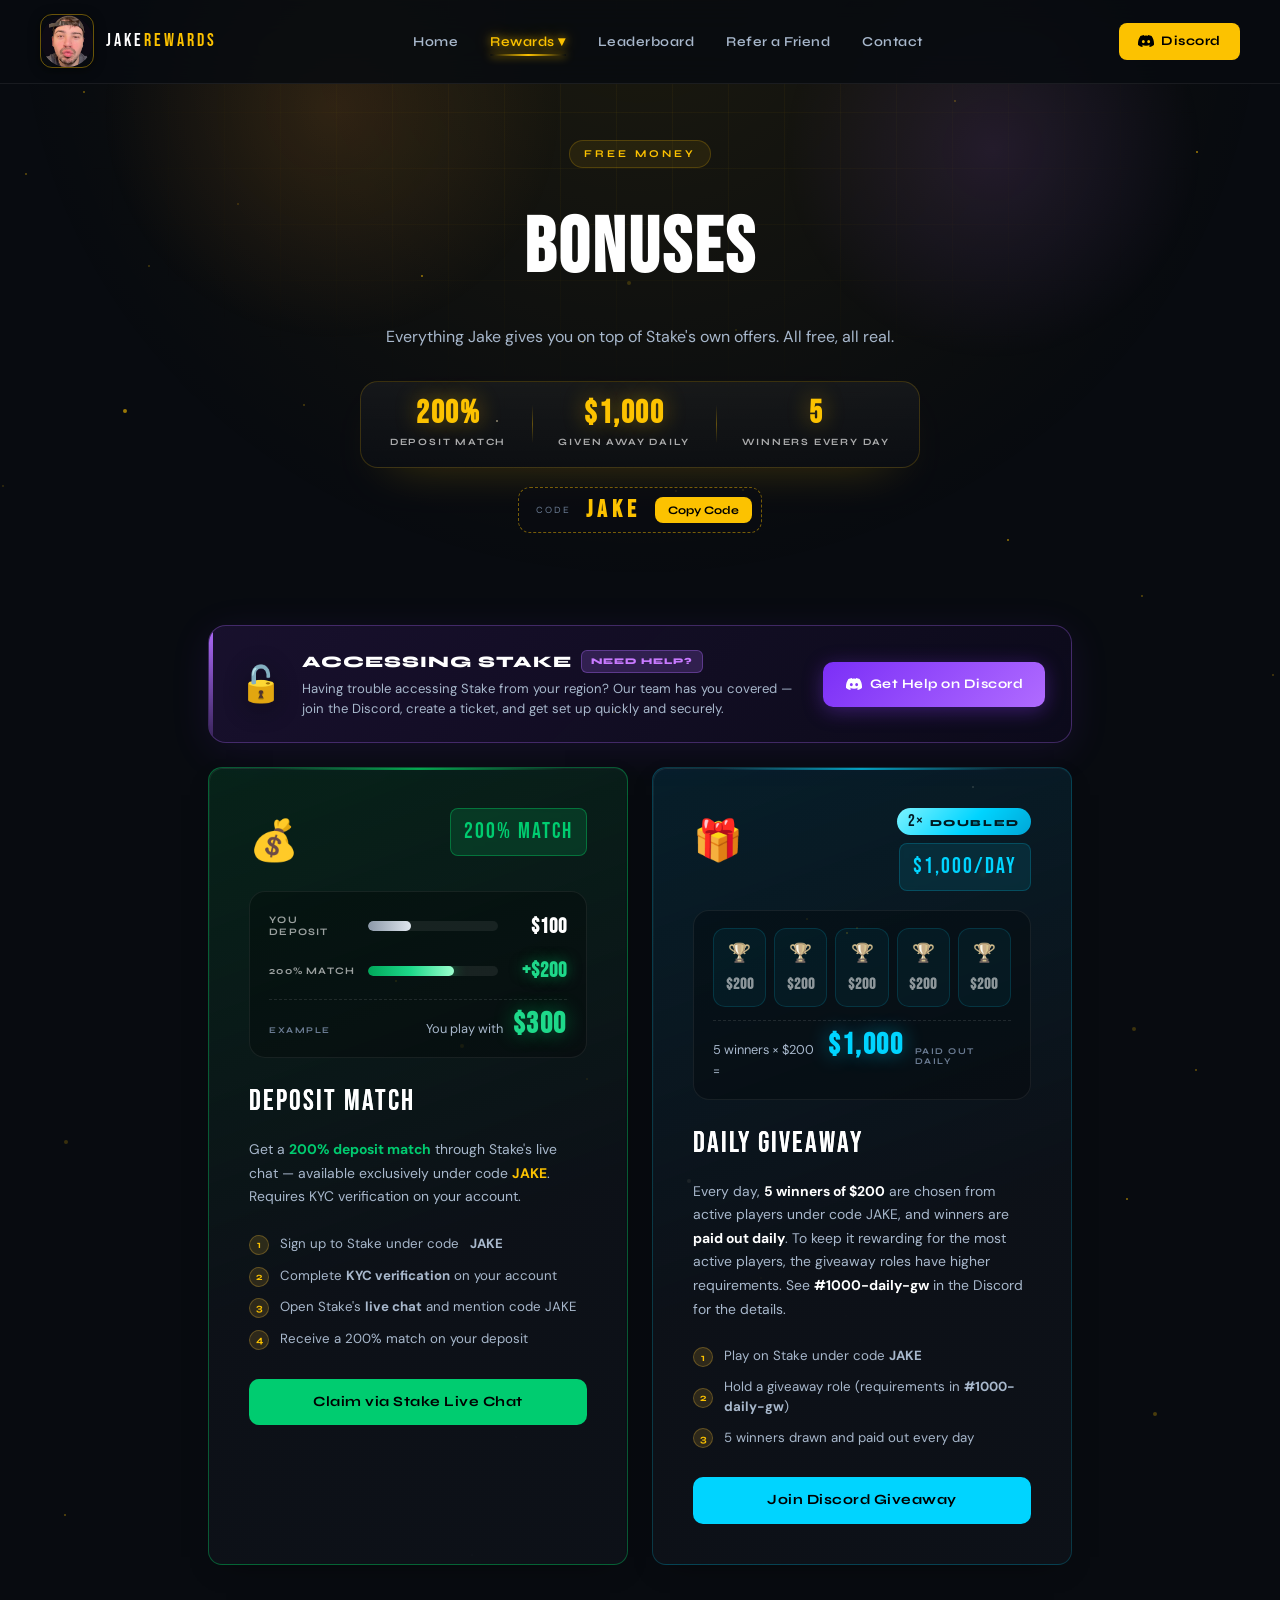
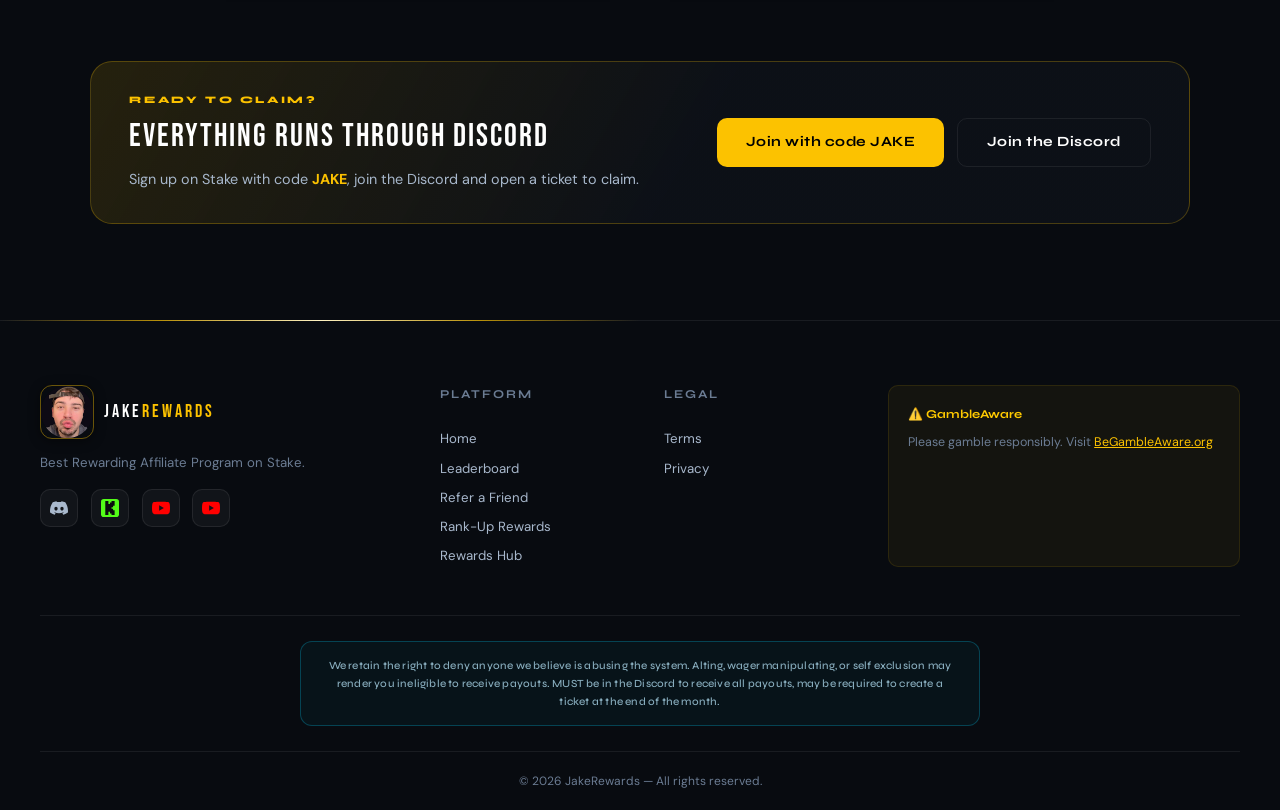
==== commit 8c4d9aa7: "Add files via upload" ====
--- a/bonuses.html
+++ b/bonuses.html
@@ -12,21 +12,22 @@
   <meta charset="UTF-8"/>
   <meta name="viewport" content="width=device-width, initial-scale=1.0"/>
   <title>Bonuses — JakeRewards</title>
-  <meta name="description" content="Enter the daily $500 giveaway, claim your 200% deposit match and get help accessing Stake. Use code JAKE."/>
+  <meta name="description" content="Enter the daily $1,000 giveaway, claim your 200% deposit match and get help accessing Stake. Use code JAKE."/>
   <meta property="og:title" content="Bonuses — JakeRewards"/>
-  <meta property="og:description" content="Enter the daily $500 giveaway and claim your 200% deposit match. Use code JAKE."/>
-  <meta property="og:image" content="https://jakerewards.com/og-image.png?v=10"/>
+  <meta property="og:description" content="Enter the daily $1,000 giveaway and claim your 200% deposit match. Use code JAKE."/>
+  <meta property="og:image" content="https://jakerewards.com/og-image.png?v=15"/>
   <meta property="og:image:width" content="1200"/>
   <meta property="og:image:height" content="630"/>
   <meta property="og:type" content="website"/>
   <meta property="og:url" content="https://jakerewards.com/"/>
   <meta name="twitter:card" content="summary_large_image"/>
   <meta name="twitter:title" content="Bonuses — JakeRewards"/>
-  <meta name="twitter:description" content="Enter the daily $500 giveaway and claim your 200% deposit match. Use code JAKE."/>
-  <meta name="twitter:image" content="https://jakerewards.com/og-image.png?v=10"/>
+  <meta name="twitter:description" content="Enter the daily $1,000 giveaway and claim your 200% deposit match. Use code JAKE."/>
+  <meta name="twitter:image" content="https://jakerewards.com/og-image.png?v=15"/>
   <link rel="preconnect" href="https://fonts.googleapis.com"/>
   <link href="https://fonts.googleapis.com/css2?family=Bebas+Neue&family=Syne:wght@400;600;700;800&family=DM+Sans:wght@300;400;500&display=swap" rel="stylesheet"/>
   <link rel="stylesheet" href="style.css"/>
+  <link rel="stylesheet" href="motion.css?v=9"/>
   <style>
     .bonus-grid{display:grid;grid-template-columns:repeat(2,minmax(0,420px));justify-content:center;gap:1.5rem;max-width:1400px;margin:0 auto;padding:2rem 2.5rem 6rem;}
     .bonus-card{position:relative;background:var(--card);border:1px solid var(--border);border-radius:var(--radius);padding:2.5rem;opacity:0;transform:translateY(20px);transition:opacity .5s ease,transform .35s cubic-bezier(.2,.7,.2,1),box-shadow .35s ease,border-color .35s ease;box-shadow:0 1px 0 rgba(255,255,255,0.03) inset,0 10px 30px -18px rgba(0,0,0,0.7);}
@@ -58,8 +59,62 @@
     .bonus-card{padding:1.2rem;}
   }
   </style>
+<style>
+/* ===== Bonuses v2 ===== */
+.bn-art{position:relative;margin:0 0 1.3rem;padding:1.1rem 1.2rem;border-radius:16px;background:rgba(0,0,0,.28);border:1px solid rgba(255,255,255,.07);overflow:hidden}
+.bn-art::after{content:"";position:absolute;inset:0;background:linear-gradient(110deg,transparent 35%,rgba(255,255,255,.06) 50%,transparent 65%);translate:-100% 0;animation:bnSheen 4.5s ease-in-out infinite;pointer-events:none}
+@keyframes bnSheen{55%,100%{translate:100% 0}}
+.bn-row{display:grid;grid-template-columns:88px 1fr 58px;align-items:center;gap:.7rem;margin-bottom:.7rem}
+.bn-row span{font:700 .62rem var(--font-head);letter-spacing:1.2px;text-transform:uppercase;color:rgba(255,255,255,.6)}
+.bn-row b{font-family:var(--font-display);font-size:1.3rem;letter-spacing:1px;color:#fff;text-align:right}
+.bn-row b.g{color:#1ed98a;text-shadow:0 0 14px rgba(0,220,110,.5)}
+.bn-bar{height:10px;border-radius:10px;background:rgba(255,255,255,.07);overflow:hidden}
+.bn-bar i{display:block;height:100%;width:0;border-radius:inherit;background:linear-gradient(90deg,#8b98a8,#dfe6ee);transition:width 1.4s cubic-bezier(.16,1,.3,1) var(--d,0s)}
+.bn-bar.g i{background:linear-gradient(90deg,#00a85a,#1ed98a,#9dffcf);box-shadow:0 0 14px rgba(0,220,110,.6)}
+.bn-art.bn-on .bn-bar i{width:var(--w)}
+.bn-total{display:flex;align-items:baseline;justify-content:flex-end;gap:.6rem;padding-top:.6rem;border-top:1px dashed rgba(255,255,255,.1)}
+.bn-total small{margin-right:auto;font:700 .55rem var(--font-head);letter-spacing:1.5px;text-transform:uppercase;color:var(--muted)}
+.bn-total span{font-size:.8rem;color:var(--text2)}
+.bn-total b{font-family:var(--font-display);font-size:1.9rem;letter-spacing:1.5px;line-height:1;color:#1ed98a;text-shadow:0 0 20px rgba(0,220,110,.45)}
+.bn-win .bn-total b{color:var(--accent);text-shadow:0 0 20px rgba(0,212,255,.45)}
+.bn-win .bn-total small{margin:0 0 0 .1rem}
+.bn-win .bn-total{justify-content:center}
+.bn-slots{display:grid;grid-template-columns:repeat(5,1fr);gap:.5rem;margin-bottom:.8rem}
+.bn-slot{display:flex;flex-direction:column;align-items:center;gap:.25rem;padding:.6rem 0 .5rem;border-radius:12px;background:rgba(0,212,255,.05);border:1px solid rgba(0,212,255,.15);animation:bnSlot 5s ease-in-out infinite;animation-delay:calc(var(--k) * .45s)}
+.bn-slot em{font-style:normal;font-size:1.15rem;filter:grayscale(.7);transition:filter .3s}
+.bn-slot b{font-family:var(--font-display);font-size:1rem;letter-spacing:1px;color:rgba(255,255,255,.55)}
+@keyframes bnSlot{0%,8%{background:rgba(0,212,255,.05);border-color:rgba(0,212,255,.15);box-shadow:none;scale:1}14%{background:rgba(0,212,255,.2);border-color:rgba(0,212,255,.8);box-shadow:0 0 22px -4px rgba(0,212,255,.8);scale:1.08}24%,70%{background:rgba(0,212,255,.12);border-color:rgba(0,212,255,.5);box-shadow:0 0 14px -6px rgba(0,212,255,.8);scale:1}85%,100%{background:rgba(0,212,255,.05);border-color:rgba(0,212,255,.15);box-shadow:none}}
+.bn-slot{--lit:0}
+.asb-icon{display:inline-block;transform-origin:50% 80%;animation:bnLock 4s ease-in-out infinite}
+@keyframes bnLock{0%,70%,100%{rotate:0deg}75%{rotate:-14deg}80%{rotate:12deg}85%{rotate:-8deg}90%{rotate:4deg}}
+.bonus-card .btn-primary{width:100%;justify-content:center}
+@media (max-width:560px){.bn-row{grid-template-columns:74px 1fr 50px}.bn-slot em{font-size:.95rem}.bn-slot b{font-size:.8rem}.bn-slots{gap:.3rem}}
+@media (prefers-reduced-motion:reduce){.bn-art::after,.bn-slot,.asb-icon{animation:none}.bn-bar i{width:var(--w)!important}}
+</style>
+<script>
+(function(){
+  function go(){
+    var arts=document.querySelectorAll('.bn-art');
+    if(!('IntersectionObserver' in window)){arts.forEach(function(a){a.classList.add('bn-on');});return;}
+    var io=new IntersectionObserver(function(es){es.forEach(function(e){if(e.isIntersecting){e.target.classList.add('bn-on');io.unobserve(e.target);}});},{threshold:.4});
+    arts.forEach(function(a){io.observe(a);});
+  }
+  if(document.readyState==='loading') document.addEventListener('DOMContentLoaded',go); else go();
+})();
+</script>
+<style>
+/* October: "2x DOUBLED" ribbon on the daily giveaway card */
+.bn-badges{display:flex;align-items:center;gap:.5rem;flex-wrap:wrap;justify-content:flex-end}
+.bn-2x{display:inline-flex;align-items:baseline;gap:.35rem;padding:.32rem .7rem;border-radius:999px;font:400 1.05rem/1 var(--font-display);letter-spacing:1px;color:#001a22;background:linear-gradient(135deg,#7cf3ff,#00d4ff 55%,#00a6d6);box-shadow:0 0 0 0 rgba(0,212,255,.55);animation:bn2xPulse 2.4s ease-in-out infinite;position:relative;overflow:hidden}
+.bn-2x small{font:800 .58rem var(--font-head);letter-spacing:1.6px}
+.bn-2x::after{content:"";position:absolute;inset:0;background:linear-gradient(110deg,transparent 35%,rgba(255,255,255,.7) 50%,transparent 65%);translate:-120% 0;animation:bn2xShine 3.2s ease-in-out 1s infinite}
+@keyframes bn2xPulse{0%,100%{box-shadow:0 0 0 0 rgba(0,212,255,.5)}50%{box-shadow:0 0 0 8px rgba(0,212,255,0)}}
+@keyframes bn2xShine{0%{translate:-120% 0}55%,100%{translate:120% 0}}
+@media (prefers-reduced-motion:reduce){.bn-2x,.bn-2x::after{animation:none}}
+</style>
 </head>
 <body>
+<div id="jm-veil" aria-hidden="true"></div>
 <div id="scroll-bar"></div>
 <nav class="nav">
   <a href="index.html" class="nav-logo">
@@ -96,6 +151,12 @@
   <div class="section-tag">Free Money</div>
   <h1>BONUSES</h1>
   <p>Everything Jake gives you on top of Stake's own offers. All free, all real.</p>
+  <div class="pg-strip">
+    <div class="pg-stat"><b>200%</b><span>Deposit match</span></div><i></i>
+    <div class="pg-stat"><b>$1,000</b><span>Given away daily</span></div><i></i>
+    <div class="pg-stat"><b>5</b><span>Winners every day</span></div>
+  </div>
+  <button type="button" class="pg-code" onclick="pgCopy(this)" aria-label="Copy code JAKE"><span class="pg-code-k">Code</span><b>JAKE</b><span class="pg-code-c">Copy Code</span></button>
 </div>
 
 <div class="bonus-grid">
@@ -128,6 +189,11 @@
       <div class="bonus-icon" style="animation:iconBounce 2s ease-in-out infinite 0.3s;">💰</div>
       <div class="bonus-amount-badge" style="background:rgba(0,255,120,0.12);border-color:rgba(0,255,120,0.3);color:#00cc70;animation:goldPulse 2s ease-in-out infinite;">200% MATCH</div>
     </div>
+    <div class="bn-art bn-dep" aria-hidden="true">
+      <div class="bn-row"><span>You deposit</span><div class="bn-bar"><i style="--w:33.3%"></i></div><b>$100</b></div>
+      <div class="bn-row"><span>200% match</span><div class="bn-bar g"><i style="--w:66.6%;--d:.35s"></i></div><b class="g">+$200</b></div>
+      <div class="bn-total"><small>Example</small><span>You play with</span><b>$300</b></div>
+    </div>
     <div class="bonus-title">DEPOSIT MATCH</div>
     <div class="bonus-desc">Get a <strong style="color:#00cc70">200% deposit match</strong> through Stake's live chat — available exclusively under code <strong style="color:var(--gold)">JAKE</strong>. Requires KYC verification on your account.</div>
     <ul class="bonus-steps">
@@ -146,19 +212,37 @@
     <div style="position:relative;z-index:1;">
     <div class="bonus-header">
       <div class="bonus-icon">🎁</div>
-      <div class="bonus-amount-badge">$500/DAY</div>
+      <div class="bn-badges"><div class="bn-2x" title="Up from $500/day">2× <small>DOUBLED</small></div><div class="bonus-amount-badge">$1,000/DAY</div></div>
+    </div>
+    <div class="bn-art bn-win" aria-hidden="true">
+      <div class="bn-slots">
+        <div class="bn-slot" style="--k:0"><em>🏆</em><b>$200</b></div><div class="bn-slot" style="--k:1"><em>🏆</em><b>$200</b></div><div class="bn-slot" style="--k:2"><em>🏆</em><b>$200</b></div><div class="bn-slot" style="--k:3"><em>🏆</em><b>$200</b></div><div class="bn-slot" style="--k:4"><em>🏆</em><b>$200</b></div>
+      </div>
+      <div class="bn-total"><span>5 winners × $200 =</span><b>$1,000</b><small>paid out daily</small></div>
     </div>
     <div class="bonus-title">DAILY GIVEAWAY</div>
-    <div class="bonus-desc">Every day, <strong style="color:#fff">5 winners of $100</strong> are chosen from active players under code JAKE. The giveaway runs inside Discord — just stay active and you're in.</div>
+    <div class="bonus-desc">Every day, <strong style="color:#fff">5 winners of $200</strong> are chosen from active players under code JAKE, and winners are <strong style="color:#fff">paid out daily</strong>. To keep it rewarding for the most active players, the giveaway roles have higher requirements. See <strong style="color:#fff">#1000-daily-gw</strong> in the Discord for the details.</div>
     <ul class="bonus-steps">
-      <li><div class="step-num">1</div>Play on Stake under code <strong>JAKE</strong></li>
-      <li><div class="step-num">2</div>Stay active in the Discord community</li>
-      <li><div class="step-num">3</div>Winners are selected daily — check Discord for announcements</li>
+      <li><div class="step-num">1</div><span>Play on Stake under code <strong>JAKE</strong></span></li>
+      <li><div class="step-num">2</div><span>Hold a giveaway role (requirements in <strong>#1000-daily-gw</strong>)</span></li>
+      <li><div class="step-num">3</div>5 winners drawn and paid out every day</li>
     </ul>
     <a href="https://discord.com/invite/jakethedegen" target="_blank" class="btn-primary" style="background:var(--accent);color:#000;">Join Discord Giveaway</a>
     </div>
   </div>
 
+</div>
+
+<div class="pg-start">
+  <div>
+    <div class="pg-tag">Ready to claim?</div>
+    <h3>Everything runs through Discord</h3>
+    <p>Sign up on Stake with code <b>JAKE</b>, join the Discord and open a ticket to claim.</p>
+  </div>
+  <div class="pg-start-btns">
+    <a href="https://stake.com/?c=JAKE" target="_blank" rel="noopener" class="btn-primary">Join with code JAKE</a>
+    <a href="https://discord.com/invite/jakethedegen" target="_blank" rel="noopener" class="btn-ghost">Join the Discord</a>
+  </div>
 </div>
 
 <footer class="footer">
@@ -348,5 +432,6 @@
   }
 })();
 </script>
+<script src="motion.js?v=9"></script>
 </body>
 </html>
--- a/motion.css
+++ b/motion.css
@@ -0,0 +1,251 @@
+/* =====================================================================
+   JakeRewards motion layer (site-wide)
+   Smooth scrolling, page transitions, scroll reveals, heading reveals,
+   button shine + magnetic pull, card tilt, nav hide/show, gold auroras.
+   Everything animates transform-type properties / opacity only.
+   Uses the individual translate/rotate/scale properties so it stacks on
+   top of the site's existing transforms instead of fighting them.
+===================================================================== */
+:root{--jm-ease:cubic-bezier(.16,1,.3,1)}
+
+/* ---- smooth scroll (Lenis) ---- */
+html.lenis,html.lenis body{height:auto}
+html.lenis{scroll-behavior:auto!important}
+.lenis.lenis-stopped{overflow:hidden}
+.lenis.lenis-smooth iframe{pointer-events:none}
+
+/* stray wide glows no longer push the page sideways on phones */
+.lb-preview-section,.paid-band,.stream-section{overflow-x:clip}
+
+/* ---- page veil: soft fade between pages ---- */
+#jm-veil{position:fixed;inset:0;z-index:10000;pointer-events:none;background:#080b10;display:grid;place-items:center;animation:jmVeilOut .55s var(--jm-ease) .08s forwards}
+#jm-veil::after{content:"";width:140px;height:2px;border-radius:2px;background:linear-gradient(90deg,transparent,#FCC200,transparent);background-size:200% 100%;animation:jmVeilBar .9s ease-in-out infinite;opacity:.9}
+html.jm-leaving #jm-veil{animation:jmVeilIn .3s ease forwards}
+@keyframes jmVeilOut{to{opacity:0;visibility:hidden}}
+@keyframes jmVeilIn{from{opacity:0;visibility:visible}to{opacity:1;visibility:visible}}
+@keyframes jmVeilBar{0%{background-position:150% 0}100%{background-position:-50% 0}}
+
+/* ---- nav: tightens + gets a glow once you scroll, hides on the way down ---- */
+.nav{transition:padding .45s var(--jm-ease),background .45s,box-shadow .45s,translate .5s var(--jm-ease)}
+.nav.jm-scrolled{padding-top:.6rem;padding-bottom:.6rem;background:rgba(8,11,16,.94);box-shadow:0 10px 40px -18px rgba(0,0,0,.9),0 1px 0 rgba(252,194,0,.12)}
+.nav.jm-hide{translate:0 -110%}
+
+/* ---- scroll reveals ---- */
+.jm-rv{opacity:0;translate:0 42px;scale:.985;transition:opacity .9s var(--jm-ease) var(--jm-d,0s),translate 1.05s var(--jm-ease) var(--jm-d,0s),scale 1.05s var(--jm-ease) var(--jm-d,0s)!important}
+.jm-rv.jm-in{opacity:1;translate:0 0;scale:1}
+.jm-rv-l{translate:-46px 0}.jm-rv-r{translate:46px 0}
+.jm-rv-l.jm-in,.jm-rv-r.jm-in{translate:0 0}
+
+/* ---- headings: words rise out of a mask, then a gold underline draws ---- */
+.jm-w{display:inline-block;overflow:hidden;vertical-align:top;padding:.06em .02em .08em;margin:-.06em -.02em -.08em}
+.jm-w>.jm-wi{display:inline-block;translate:0 108%;rotate:0 0 1 5deg;transition:translate 1s var(--jm-ease),rotate 1s var(--jm-ease);transition-delay:calc(var(--jm-i,0) * .06s + var(--jm-d0,0s))}
+.jm-split.jm-in .jm-w>.jm-wi{translate:0 0;rotate:0 0 1 0deg}
+.jm-w.jm-blk{display:block}
+.section-header h2.jm-split{position:relative;padding-bottom:.35em}
+.section-header h2.jm-split::after{content:"";position:absolute;left:50%;bottom:0;width:74px;height:3px;margin-left:-37px;border-radius:3px;background:linear-gradient(90deg,transparent,#FCC200,#FFD740,#FCC200,transparent);box-shadow:0 0 14px rgba(252,194,0,.55);scale:0 1;transition:scale 1s var(--jm-ease) .45s}
+.section-header h2.jm-split.jm-in::after{scale:1 1}
+
+/* section tag pills: a light sweeps across when they appear */
+.section-tag{position:relative;overflow:hidden}
+.section-tag::after{content:"";position:absolute;top:0;bottom:0;left:0;width:45%;background:linear-gradient(100deg,transparent,rgba(255,236,160,.55),transparent);translate:-120% 0;pointer-events:none}
+.section-tag.jm-sweep::after{animation:jmTagSweep 1.4s var(--jm-ease) .45s}
+@keyframes jmTagSweep{to{translate:320% 0}}
+
+/* ---- buttons: gold shine sweep on hover ---- */
+.btn-primary,.nav-cta,.code-copy-btn,.btn-ghost{position:relative;overflow:hidden;isolation:isolate}
+.btn-primary::before,.nav-cta::before,.code-copy-btn::before{content:"";position:absolute;inset:0;z-index:-1;background:linear-gradient(110deg,transparent 30%,rgba(255,255,255,.6) 50%,transparent 70%);translate:-130% 0;transition:translate .8s var(--jm-ease);pointer-events:none}
+.btn-primary:hover::before,.nav-cta:hover::before,.code-copy-btn:hover::before{translate:130% 0}
+.btn-ghost::before{content:"";position:absolute;inset:0;z-index:-1;border-radius:inherit;background:radial-gradient(120% 140% at 50% 120%,rgba(252,194,0,.18),transparent 60%);opacity:0;transition:opacity .4s}
+.btn-ghost:hover::before{opacity:1}
+.btn-ghost:hover{border-color:rgba(252,194,0,.45)!important}
+
+/* ---- page heroes (inner pages): drifting gold aurora + faint grid ---- */
+.page-hero{isolation:isolate}
+.jm-aurora{position:absolute;inset:0;z-index:-1;pointer-events:none;overflow:hidden}
+.jm-aurora i{position:absolute;border-radius:50%;will-change:transform}
+.jm-aurora i:nth-child(1){width:620px;height:620px;left:50%;top:-360px;margin-left:-310px;background:radial-gradient(closest-side,rgba(252,194,0,.22),transparent);animation:jmDrift1 14s ease-in-out infinite alternate}
+.jm-aurora i:nth-child(2){width:460px;height:460px;left:8%;top:-120px;background:radial-gradient(closest-side,rgba(255,157,47,.13),transparent);animation:jmDrift2 18s ease-in-out infinite alternate}
+.jm-aurora i:nth-child(3){width:420px;height:420px;right:6%;top:-60px;background:radial-gradient(closest-side,rgba(176,107,255,.12),transparent);animation:jmDrift1 22s ease-in-out infinite alternate-reverse}
+.jm-aurora b{position:absolute;inset:0;background-image:linear-gradient(rgba(252,194,0,.05) 1px,transparent 1px),linear-gradient(90deg,rgba(252,194,0,.05) 1px,transparent 1px);background-size:56px 56px;-webkit-mask-image:radial-gradient(ellipse 60% 70% at 50% 20%,#000,transparent 75%);mask-image:radial-gradient(ellipse 60% 70% at 50% 20%,#000,transparent 75%)}
+@keyframes jmDrift1{to{transform:translate(70px,50px) scale(1.12)}}
+@keyframes jmDrift2{to{transform:translate(-60px,70px) scale(.9)}}
+.page-hero .jm-hin{opacity:0;translate:0 22px;animation:jmHin 1s var(--jm-ease) var(--jm-d,.1s) forwards}
+@keyframes jmHin{to{opacity:1;translate:0 0}}
+
+/* ---- home: hero entrance, gold word, crossing marquee bands ---- */
+.hero .jm-hin{opacity:0;translate:0 26px;animation:jmHin 1.1s var(--jm-ease) var(--jm-d,.1s) forwards}
+.hero-title .jm-w>.jm-wi{transition-duration:1.15s}
+.hero-accent.jm-wi,.hero-accent .jm-wi,.jm-gold{background:linear-gradient(100deg,#FCC200 0%,#FCC200 38%,#FFF1B8 48%,#FFE27A 52%,#FCC200 62%,#F5A300 100%);background-size:260% 100%;background-position:100% 0;-webkit-background-clip:text;background-clip:text;color:transparent!important;animation:jmGoldSweep 5s ease-in-out 1.6s infinite}
+@keyframes jmGoldSweep{0%{background-position:100% 0}45%,100%{background-position:0% 0}}
+.hero-content{will-change:transform}
+
+.jm-bands{position:relative;height:190px;margin:10px 0 20px;overflow:hidden;pointer-events:none}
+.jm-band{position:absolute;left:-5%;right:-5%;top:50%;padding:15px 0;overflow:hidden}
+.jm-band.a{rotate:-3deg;background:linear-gradient(90deg,#F5A300,#FCC200 30%,#FFD740 60%,#FCC200);box-shadow:0 20px 50px -20px rgba(252,194,0,.55);z-index:2;margin-top:-30px}
+.jm-band.b{rotate:2.5deg;background:#0d1117;border-top:1px solid rgba(252,194,0,.25);border-bottom:1px solid rgba(252,194,0,.25);z-index:1;margin-top:-26px}
+.jm-mq-track{display:flex;width:max-content;will-change:transform}
+.jm-mq-row{display:flex;align-items:center;gap:26px;padding-right:26px;flex:none;white-space:nowrap}
+.jm-mq-row span{font-family:var(--font-display,'Bebas Neue'),sans-serif;font-size:clamp(1.5rem,2.6vw,2.2rem);letter-spacing:2px;line-height:1}
+.jm-band.a .jm-mq-row span{color:#0a0a0a}
+.jm-band.a .jm-mq-row i{color:#0a0a0a;font-style:normal;font-size:1.1rem}
+.jm-band.b .jm-mq-row span{color:transparent;-webkit-text-stroke:1px rgba(252,194,0,.55)}
+.jm-band.b .jm-mq-row i{color:rgba(252,194,0,.6);font-style:normal}
+
+
+@media (max-width:760px){
+  .jm-bands{height:130px}
+  .jm-band{padding:11px 0}
+  .jm-mq-row{gap:18px;padding-right:18px}
+}
+@media (prefers-reduced-motion:reduce){
+  #jm-veil{display:none}
+  .jm-rv,.jm-w>.jm-wi,.page-hero .jm-hin,.hero .jm-hin{opacity:1!important;translate:none!important;rotate:none!important;scale:none!important;animation:none!important;transition:none!important}
+  .jm-aurora i,.hero-accent.jm-wi,.hero-accent .jm-wi,.jm-gold{animation:none!important}
+}
+
+/* =====================================================================
+   POLISH LAYER — every card, section and page
+===================================================================== */
+@property --jm-a{syntax:'<angle>';inherits:false;initial-value:0deg}
+
+/* animated light that runs around a card's border (hover on desktop, once on reveal on phones) */
+.jm-beam{position:absolute;inset:0;border-radius:inherit;padding:1.5px;pointer-events:none;z-index:4;
+  background:conic-gradient(from var(--jm-a),transparent 0 58%,rgba(var(--jm-bc,252,194,0),0) 60%,rgba(var(--jm-bc,252,194,0),.95) 74%,#fff8d6 76%,rgba(var(--jm-bc,252,194,0),.9) 78%,rgba(var(--jm-bc,252,194,0),0) 90%,transparent 100%);
+  -webkit-mask:linear-gradient(#000 0 0) content-box,linear-gradient(#000 0 0);-webkit-mask-composite:xor;mask:linear-gradient(#000 0 0) content-box exclude,linear-gradient(#000 0 0);
+  opacity:0;transition:opacity .5s}
+@media (hover:hover){ *:hover>.jm-beam{opacity:1;animation:jmBeam 2.4s linear infinite} }
+.jm-beam.jm-once{animation:jmBeamOnce 1.8s var(--jm-ease) .2s both}
+@keyframes jmBeam{to{--jm-a:360deg}}
+@keyframes jmBeamOnce{0%{opacity:0;--jm-a:0deg}15%{opacity:1}80%{opacity:1}100%{opacity:0;--jm-a:360deg}}
+.rc-cyan,.bonus-card.giveaway,.tier-card.diamond,.tier-card.t-plat{--jm-bc:0,212,255}
+.rc-purple,.tier-card.obsidian,.refer-hero-card.purple{--jm-bc:176,107,255}
+.bonus-card.deposit-match{--jm-bc:0,220,110}
+.social-card.discord{--jm-bc:88,101,242}.social-card.kick{--jm-bc:83,252,24}.social-card.youtube{--jm-bc:255,40,40}
+.tier-card.silver,.tier-card.plat{--jm-bc:210,225,240}.tier-card.bronze,.tier-card.t-bronze{--jm-bc:232,162,74}
+
+/* icons float gently */
+.jm-bob{animation:jmBob 4.6s ease-in-out infinite;animation-delay:var(--jm-bd,0s)}
+@keyframes jmBob{0%,100%{translate:0 0}50%{translate:0 -6px}}
+
+/* drifting gold dust behind sections */
+.jm-dusty{position:relative;isolation:isolate}
+.jm-dust{position:absolute;inset:0;z-index:-1;overflow:hidden;pointer-events:none}
+.jm-dust i{position:absolute;left:0;top:0;width:2px;height:2px;border-radius:50%;background:transparent;animation:jmDust 60s linear infinite}
+.jm-dust i:nth-child(2){animation-duration:90s;opacity:.6}
+@keyframes jmDust{from{transform:translateY(0)}to{transform:translateY(-1200px)}}
+.jm-off .jm-dust i,.jm-off.jm-dust i{animation-play-state:paused}
+
+/* leaderboard rows slide in */
+.jm-row{animation:jmRow .7s var(--jm-ease) calc(var(--jm-i,0) * 40ms) both}
+@keyframes jmRow{from{opacity:0;translate:-22px 0}}
+.lb-row td{transition:background .25s}
+
+/* FAQ: open item glows */
+.faq-item.open{box-shadow:0 0 0 1px rgba(252,194,0,.22),0 22px 44px -26px rgba(252,194,0,.45)}
+.faq-q .faq-chev{transition:transform .45s var(--jm-ease),color .3s}
+
+/* footer: shimmering gold top edge, links slide */
+.footer{position:relative}
+.footer::before{content:"";position:absolute;left:0;right:0;top:-1px;height:1px;background:linear-gradient(90deg,transparent,rgba(252,194,0,.7),#fff3c2,rgba(252,194,0,.7),transparent);background-size:50% 100%;background-repeat:no-repeat;animation:jmEdge 6s ease-in-out infinite}
+@keyframes jmEdge{0%{background-position:-60% 0}100%{background-position:160% 0}}
+.footer-col a{transition:color .25s,translate .35s var(--jm-ease)}
+.footer-col a:hover{color:#FCC200;translate:5px 0}
+.footer-socials a:hover{box-shadow:0 8px 20px -8px rgba(252,194,0,.5)}
+
+/* numbers: soft gold flash when they finish counting */
+.jm-counted{animation:jmNumPop .6s var(--jm-ease)}
+@keyframes jmNumPop{40%{scale:1.06}}
+
+/* legal pages: content sits on a glass card with gold section markers */
+.legal-wrap{position:relative;background:linear-gradient(180deg,rgba(255,255,255,.028),rgba(255,255,255,.008));border:1px solid rgba(255,255,255,.07);border-radius:22px;padding:2.6rem 2.8rem 2.2rem!important;margin-bottom:5rem!important;box-shadow:0 40px 80px -50px rgba(0,0,0,.9)}
+.legal-wrap h2{position:relative;padding-left:1rem}
+.legal-wrap h2::before{content:"";position:absolute;left:0;top:.2em;bottom:.2em;width:3px;border-radius:3px;background:linear-gradient(180deg,#FFD740,#FCC200 60%,rgba(252,194,0,.2))}
+.legal-wrap a{transition:color .2s}
+@media (max-width:600px){.legal-wrap{padding:1.6rem 1.2rem 1.4rem!important;border-radius:18px;margin:0 .8rem 4rem!important}}
+
+/* refer steps: number badges pop in */
+.ref-step.jm-in .ref-step-num{animation:jmPop .7s cubic-bezier(.2,1.6,.4,1) .15s both}
+@keyframes jmPop{from{scale:.3;opacity:0}}
+
+/* mobile bottom nav: active item gets a glowing pill */
+@media (max-width:560px){
+  .mbn-item{position:relative}
+  .mbn-item.active::before{content:"";position:absolute;top:2px;left:50%;width:28px;height:3px;margin-left:-14px;border-radius:3px;background:#FCC200;box-shadow:0 0 10px rgba(252,194,0,.8);animation:jmPop .5s var(--jm-ease) both}
+}
+
+@media (prefers-reduced-motion:reduce){
+  .jm-beam,.jm-bob,.jm-dust,.jm-row,.footer::before{animation:none!important}
+  .jm-dust{display:none}
+}
+
+/* rank-up page: tiers sit 2-up on phones instead of one very long column */
+@media (max-width:560px){
+  .tiers-grid{grid-template-columns:1fr 1fr!important;gap:.7rem!important}
+  .tier-card{padding:1.3rem .6rem 1.1rem!important}
+  .tier-icon{height:44px!important;margin-bottom:.7rem!important}
+  .tier-name{font-size:.62rem!important;letter-spacing:1px!important}
+  .tier-reward,.tier-card.diamond .tier-reward,.tier-card.obsidian .tier-reward{font-size:1.45rem!important}
+  .tier-card.obsidian{grid-column:1/-1}
+}
+
+/* =====================================================================
+   SHARED PAGE-TOP PIECES (stat strip, code chip, closing CTA strip)
+===================================================================== */
+.pg-strip{position:relative;z-index:1;display:inline-flex;align-items:center;gap:1.6rem;margin:2rem auto 0;padding:1rem 1.8rem;border-radius:18px;background:linear-gradient(180deg,rgba(255,255,255,.045),rgba(255,255,255,.012));border:1px solid rgba(252,194,0,.18);box-shadow:0 20px 50px -30px rgba(252,194,0,.35)}
+.pg-strip i{width:1px;height:38px;background:linear-gradient(transparent,rgba(252,194,0,.35),transparent)}
+.pg-stat{display:flex;flex-direction:column;align-items:center}
+.pg-stat b{font-family:var(--font-display);font-size:2rem;letter-spacing:1.5px;line-height:1;color:var(--gold);text-shadow:0 0 22px rgba(252,194,0,.4)}
+.pg-stat span{margin-top:5px;font-family:var(--font-head);font-size:.6rem;font-weight:700;letter-spacing:1.8px;text-transform:uppercase;color:rgba(255,255,255,.65)}
+.pg-code{position:relative;z-index:1;display:flex;align-items:center;gap:.9rem;margin:1.2rem auto 0;padding:.55rem .6rem .55rem 1.1rem;border-radius:12px;background:rgba(10,12,18,.7);border:1px dashed rgba(252,194,0,.45);color:#fff;cursor:pointer;font-family:var(--font-head);transition:border-color .3s,box-shadow .3s}
+.pg-code:hover{border-style:solid;box-shadow:0 12px 30px -14px rgba(252,194,0,.6)}
+.pg-code-k{font-size:.6rem;letter-spacing:2px;text-transform:uppercase;color:var(--muted)}
+.pg-code b{font-family:var(--font-display);font-size:1.5rem;letter-spacing:5px;color:var(--gold);line-height:1}
+.pg-code-c{font-size:.72rem;font-weight:700;background:var(--gold);color:#000;padding:.4rem .8rem;border-radius:8px;transition:background .25s}
+.pg-code.done .pg-code-c{background:#1ed98a}
+.pg-live{position:relative;z-index:1;display:inline-flex;align-items:center;gap:.5rem;margin-top:1.2rem;padding:.4rem .9rem;border-radius:999px;font:700 .68rem var(--font-head);letter-spacing:1.5px;text-transform:uppercase;color:#7dffb8;background:rgba(0,255,136,.07);border:1px solid rgba(0,255,136,.25)}
+.pg-live .live-dot{background:#00ff88}
+.pg-start{position:relative;z-index:1;max-width:1100px;margin:0 auto 6rem;padding:2rem 2.4rem;display:flex;align-items:center;justify-content:space-between;gap:2rem;flex-wrap:wrap;border-radius:22px;background:linear-gradient(120deg,rgba(252,194,0,.12),rgba(13,17,24,.95) 55%);border:1px solid rgba(252,194,0,.25);overflow:hidden}
+.pg-start::before{content:"";position:absolute;inset:0;background:linear-gradient(110deg,transparent 35%,rgba(255,236,160,.12) 50%,transparent 65%);translate:-100% 0;animation:pgSweep 5s ease-in-out infinite;pointer-events:none}
+@keyframes pgSweep{60%,100%{translate:100% 0}}
+.pg-start .pg-tag{font:800 .62rem var(--font-head);letter-spacing:2.6px;text-transform:uppercase;color:var(--gold)}
+.pg-start h3{font-family:var(--font-display);font-weight:400;font-size:2rem;letter-spacing:2px;color:#fff;margin:.3rem 0 .4rem}
+.pg-start p{color:var(--text2);font-size:.9rem;margin:0}
+.pg-start p b{color:var(--gold)}
+.pg-start-btns{display:flex;gap:.8rem;flex-wrap:wrap}
+@media (max-width:560px){
+  .pg-strip{gap:.8rem;padding:.8rem 1rem;width:100%;justify-content:space-around}
+  .pg-stat b{font-size:1.5rem}.pg-stat span{font-size:.5rem;letter-spacing:1px;text-align:center}
+  .pg-start{margin:0 1rem 5rem;padding:1.5rem 1.3rem;text-align:center;justify-content:center}
+  .pg-start-btns{width:100%}.pg-start-btns a{flex:1;justify-content:center}
+}
+@media (prefers-reduced-motion:reduce){.pg-start::before{animation:none}}
+
+/* ═══ VIP Transfer Program · coming soon (Rewards hub + Rank-Up page) ═══ */
+.vt-wrap{position:relative;z-index:1;max-width:1180px;margin:0 auto;padding:0 2.5rem 2.5rem}
+.vt-wrap.vt-in-section{max-width:1100px;padding:2rem 0 0}
+.vt-soon{position:relative;display:flex;align-items:center;gap:1.3rem;padding:1.4rem 1.6rem;border-radius:20px;overflow:hidden;background:linear-gradient(120deg,rgba(176,107,255,.12),rgba(252,194,0,.05) 50%,rgba(13,17,24,.96));border:1px dashed rgba(176,107,255,.45);transition:transform .35s cubic-bezier(.22,1,.36,1),box-shadow .35s,border-color .35s}
+.vt-soon:hover{transform:translateY(-4px);border-color:rgba(176,107,255,.75);box-shadow:0 22px 50px -22px rgba(176,107,255,.55)}
+.vt-sweep{position:absolute;inset:0;background:linear-gradient(110deg,transparent 35%,rgba(255,255,255,.07) 50%,transparent 65%);translate:-100% 0;animation:vtSweep 4.5s ease-in-out infinite;pointer-events:none}
+@keyframes vtSweep{0%{translate:-100% 0}60%,100%{translate:100% 0}}
+.vt-ico{position:relative;flex:none;width:58px;height:58px;border-radius:16px;display:grid;place-items:center;background:radial-gradient(circle at 35% 30%,rgba(176,107,255,.45),rgba(176,107,255,.1));border:1px solid rgba(176,107,255,.4)}
+.vt-ico em{font-style:normal;font-size:1.7rem;color:#e9d5ff;animation:vtSwap 3s ease-in-out infinite}
+.vt-ico i{position:absolute;right:-7px;bottom:-7px;font-style:normal;font-size:1rem;animation:vtLock 3s ease-in-out infinite;transform-origin:50% 20%}
+@keyframes vtSwap{0%,40%{transform:rotateY(0)}55%,100%{transform:rotateY(180deg)}}
+@keyframes vtLock{0%,80%,100%{transform:rotate(0)}85%{transform:rotate(-14deg)}90%{transform:rotate(12deg)}95%{transform:rotate(-6deg)}}
+.vt-copy{position:relative;flex:1;min-width:0}
+.vt-tag{display:inline-flex;align-items:center;gap:.45rem;font:800 .6rem var(--font-head);letter-spacing:2px;text-transform:uppercase;color:#d8b4fe;padding:.25rem .6rem;border-radius:99px;background:rgba(176,107,255,.12);border:1px solid rgba(176,107,255,.35)}
+.vt-tag i{width:7px;height:7px;border-radius:50%;background:#c084fc;animation:vtDot 1.6s ease-in-out infinite}
+@keyframes vtDot{0%,100%{box-shadow:0 0 0 0 rgba(192,132,252,.6)}50%{box-shadow:0 0 0 6px rgba(192,132,252,0)}}
+.vt-copy b{display:block;margin:.45rem 0 .2rem;font:400 1.7rem/1.05 var(--font-display);letter-spacing:2px;color:#fff}
+.vt-copy p{margin:0;font-size:.88rem;color:var(--muted)}
+.vt-cta{position:relative;flex:none;display:inline-flex;align-items:center;gap:.5rem;padding:.75rem 1.2rem;border-radius:12px;font:700 .85rem var(--font-head);color:#fff;text-decoration:none;background:rgba(176,107,255,.18);border:1px solid rgba(176,107,255,.45);transition:background .25s,transform .25s}
+.vt-cta:hover{background:rgba(176,107,255,.32);transform:translateY(-2px)}
+.vt-cta span{transition:transform .25s}.vt-cta:hover span{transform:translateX(4px)}
+@media (max-width:700px){.vt-wrap{padding:0 1rem 2rem}.vt-wrap.vt-in-section{padding:1.5rem 0 0}.vt-soon{flex-direction:column;text-align:center;padding:1.4rem 1.2rem}.vt-cta{width:100%;justify-content:center}}
+@media (prefers-reduced-motion:reduce){.vt-sweep,.vt-ico em,.vt-ico i,.vt-tag i{animation:none}}
+
+/* paused while off-screen (set by motion.js) */
+.jm-pz,.jm-pz *,.jm-pz *::before,.jm-pz *::after,.jm-pz::before,.jm-pz::after{animation-play-state:paused!important}
+
+/* small phones: page titles like "$75,000 LEADERBOARD" were wider than the screen */
+@media (max-width:480px){.page-hero h1{font-size:clamp(1.8rem,9vw,2.5rem);letter-spacing:1.5px;overflow-wrap:anywhere}}
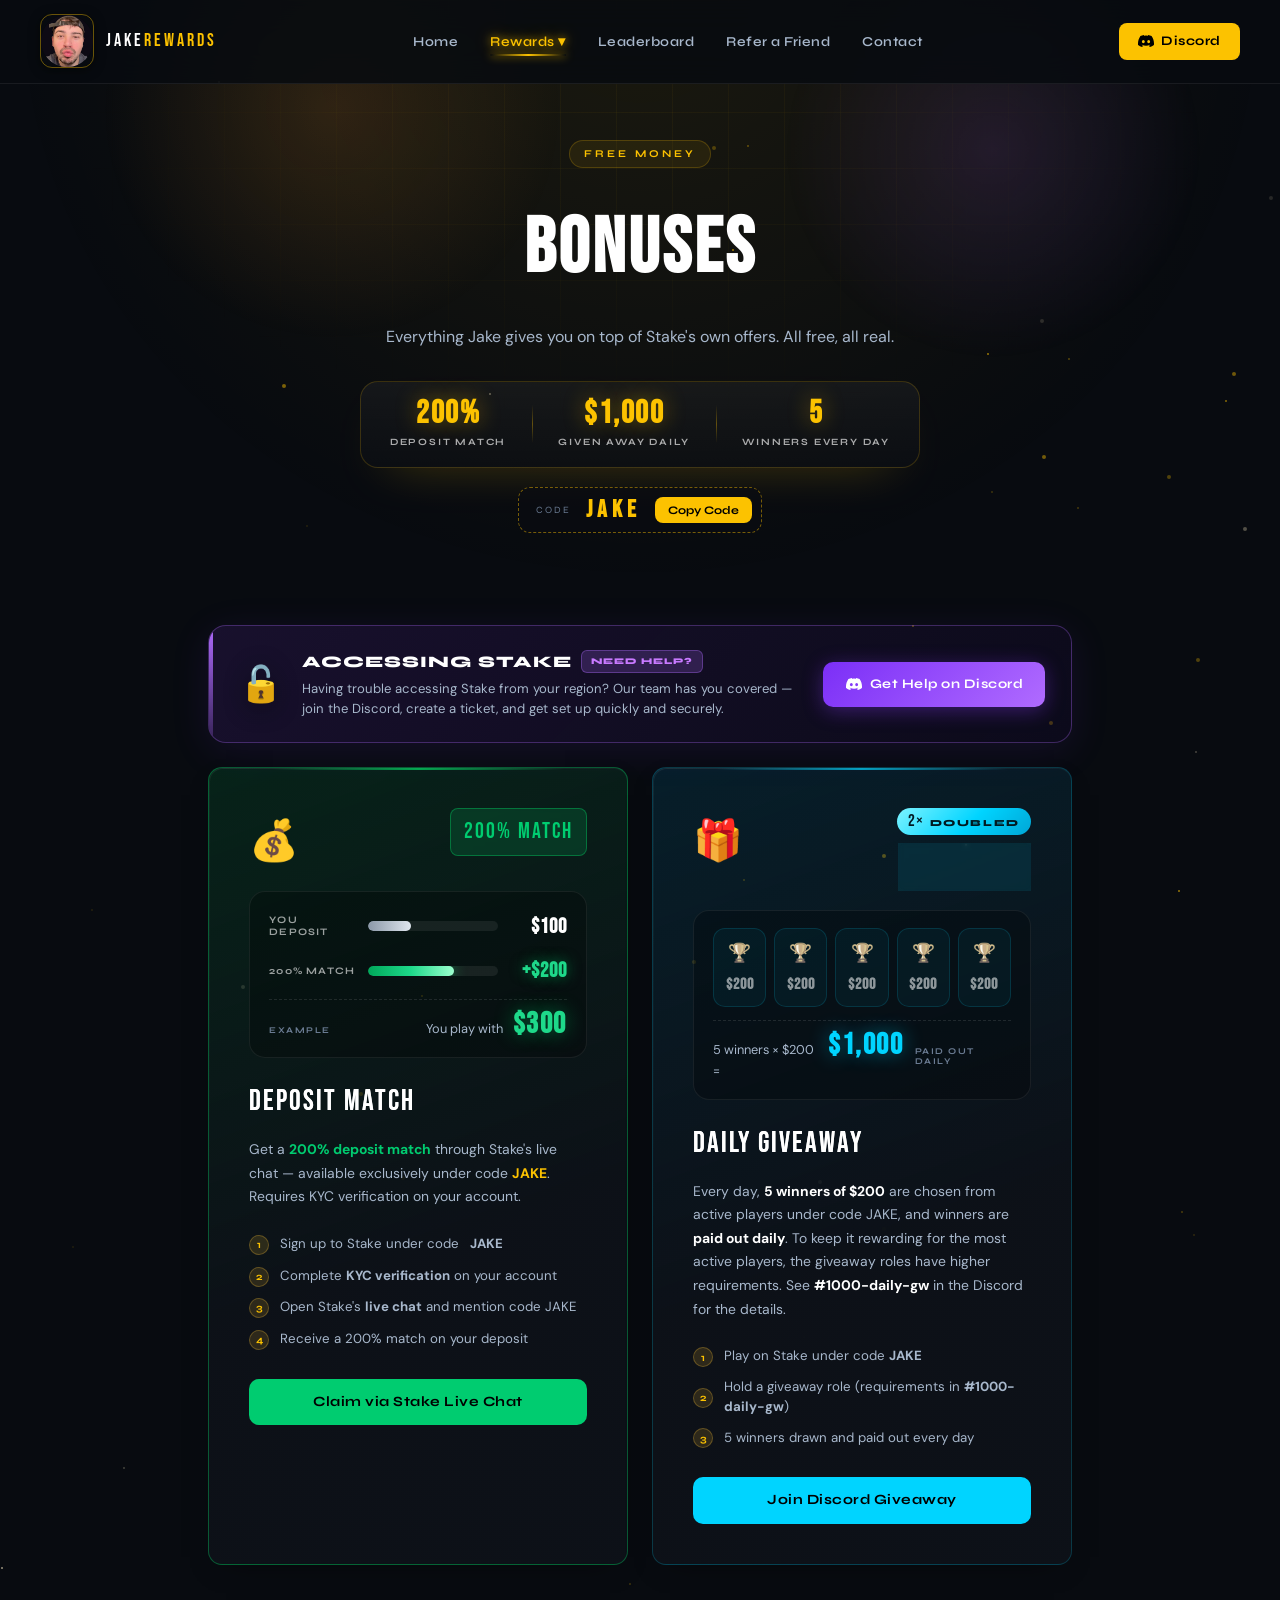
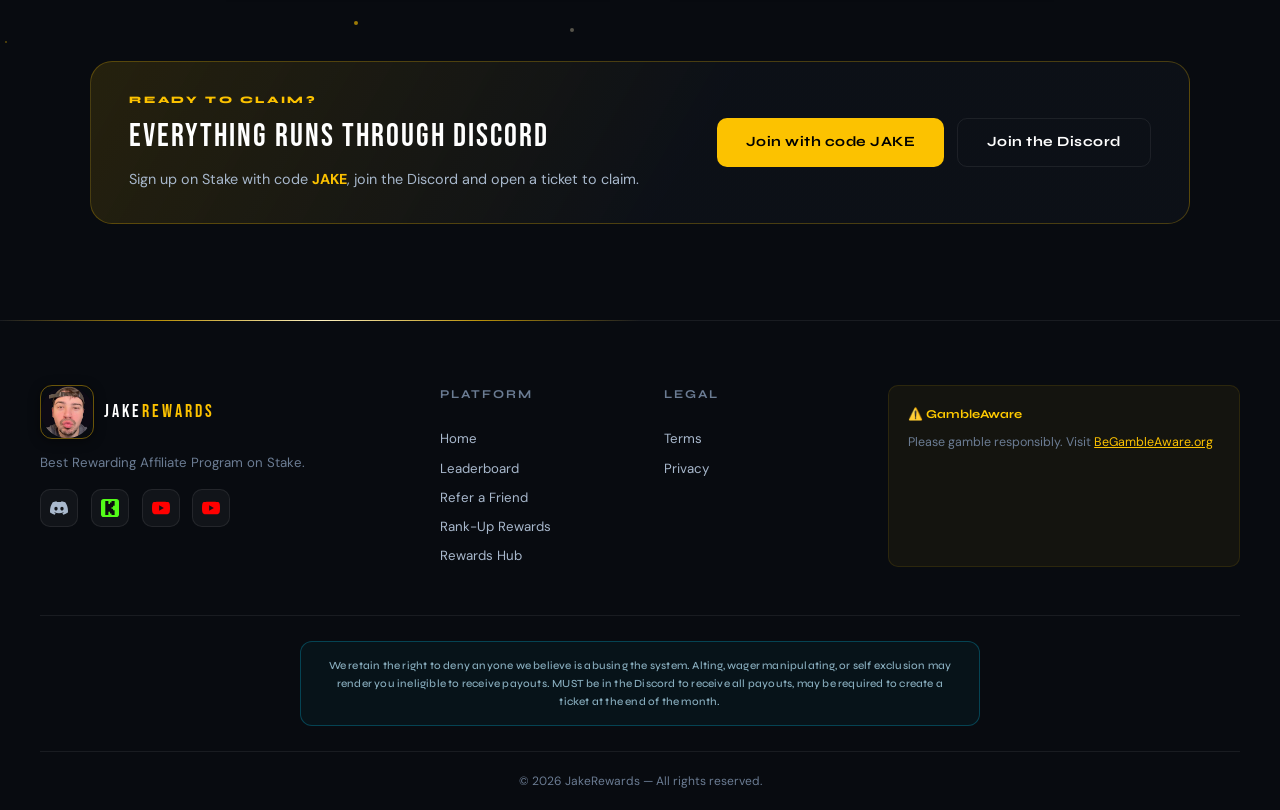
==== commit ed9dfc4e: "Add files via upload A Whole new Revamp to the wbesite" ====
--- a/bonuses.html
+++ b/bonuses.html
@@ -27,7 +27,7 @@
   <link rel="preconnect" href="https://fonts.googleapis.com"/>
   <link href="https://fonts.googleapis.com/css2?family=Bebas+Neue&family=Syne:wght@400;600;700;800&family=DM+Sans:wght@300;400;500&display=swap" rel="stylesheet"/>
   <link rel="stylesheet" href="style.css"/>
-  <link rel="stylesheet" href="motion.css?v=9"/>
+  <link rel="stylesheet" href="motion.css?v=10"/>
   <style>
     .bonus-grid{display:grid;grid-template-columns:repeat(2,minmax(0,420px));justify-content:center;gap:1.5rem;max-width:1400px;margin:0 auto;padding:2rem 2.5rem 6rem;}
     .bonus-card{position:relative;background:var(--card);border:1px solid var(--border);border-radius:var(--radius);padding:2.5rem;opacity:0;transform:translateY(20px);transition:opacity .5s ease,transform .35s cubic-bezier(.2,.7,.2,1),box-shadow .35s ease,border-color .35s ease;box-shadow:0 1px 0 rgba(255,255,255,0.03) inset,0 10px 30px -18px rgba(0,0,0,0.7);}
--- a/motion.css
+++ b/motion.css
@@ -114,9 +114,10 @@
   -webkit-mask:linear-gradient(#000 0 0) content-box,linear-gradient(#000 0 0);-webkit-mask-composite:xor;mask:linear-gradient(#000 0 0) content-box exclude,linear-gradient(#000 0 0);
   opacity:0;transition:opacity .5s}
 @media (hover:hover){ *:hover>.jm-beam{opacity:1;animation:jmBeam 2.4s linear infinite} }
-.jm-beam.jm-once{animation:jmBeamOnce 1.8s var(--jm-ease) .2s both}
+/* one steady lap on reveal (phones): linear so it doesn't whip round fast then crawl */
+.jm-beam.jm-once{animation:jmBeamOnce 2.6s linear .45s both}
 @keyframes jmBeam{to{--jm-a:360deg}}
-@keyframes jmBeamOnce{0%{opacity:0;--jm-a:0deg}15%{opacity:1}80%{opacity:1}100%{opacity:0;--jm-a:360deg}}
+@keyframes jmBeamOnce{0%{opacity:0;--jm-a:0deg}12%{opacity:1}85%{opacity:1}100%{opacity:0;--jm-a:360deg}}
 .rc-cyan,.bonus-card.giveaway,.tier-card.diamond,.tier-card.t-plat{--jm-bc:0,212,255}
 .rc-purple,.tier-card.obsidian,.refer-hero-card.purple{--jm-bc:176,107,255}
 .bonus-card.deposit-match{--jm-bc:0,220,110}
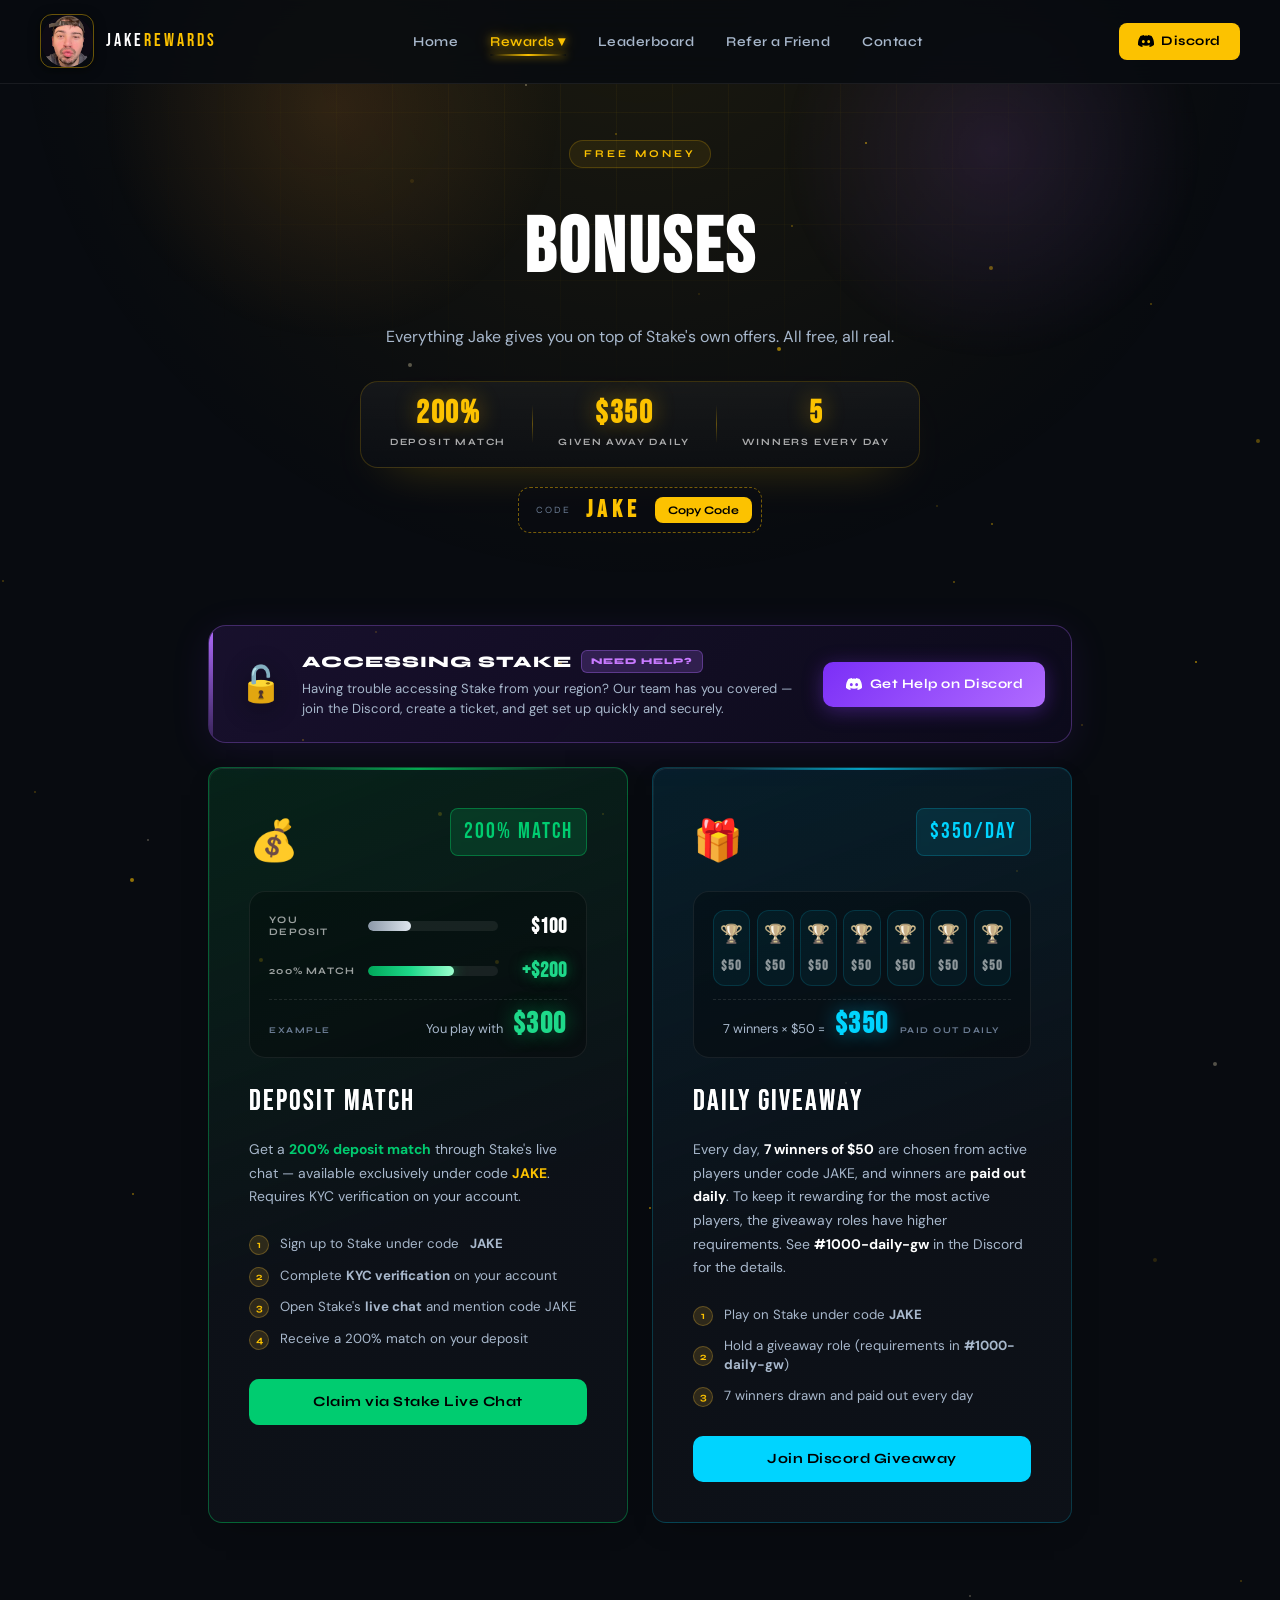
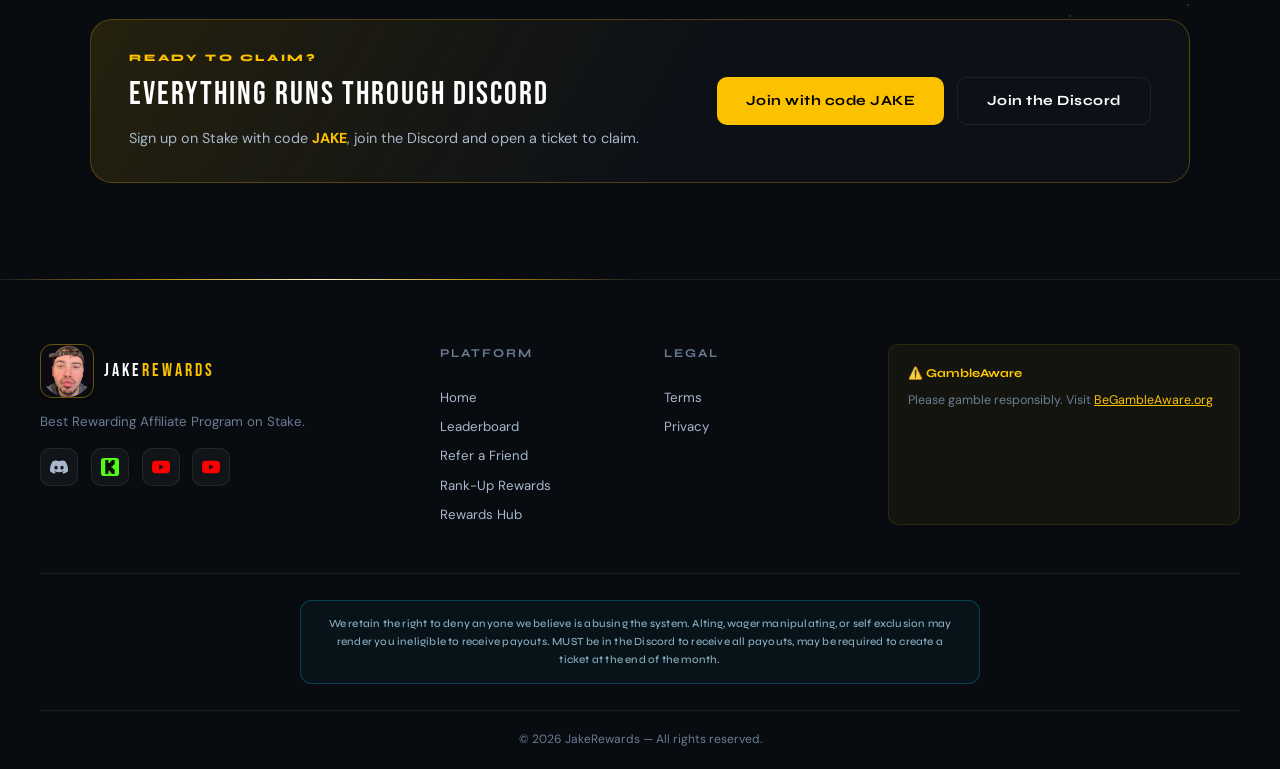
==== commit 435942f3: "Add files via upload" ====
--- a/bonuses.html
+++ b/bonuses.html
@@ -12,9 +12,9 @@
   <meta charset="UTF-8"/>
   <meta name="viewport" content="width=device-width, initial-scale=1.0"/>
   <title>Bonuses — JakeRewards</title>
-  <meta name="description" content="Enter the daily $1,000 giveaway, claim your 200% deposit match and get help accessing Stake. Use code JAKE."/>
+  <meta name="description" content="Enter the daily $350 giveaway, claim your 200% deposit match and get help accessing Stake. Use code JAKE."/>
   <meta property="og:title" content="Bonuses — JakeRewards"/>
-  <meta property="og:description" content="Enter the daily $1,000 giveaway and claim your 200% deposit match. Use code JAKE."/>
+  <meta property="og:description" content="Enter the daily $350 giveaway and claim your 200% deposit match. Use code JAKE."/>
   <meta property="og:image" content="https://jakerewards.com/og-image.png?v=15"/>
   <meta property="og:image:width" content="1200"/>
   <meta property="og:image:height" content="630"/>
@@ -22,7 +22,7 @@
   <meta property="og:url" content="https://jakerewards.com/"/>
   <meta name="twitter:card" content="summary_large_image"/>
   <meta name="twitter:title" content="Bonuses — JakeRewards"/>
-  <meta name="twitter:description" content="Enter the daily $1,000 giveaway and claim your 200% deposit match. Use code JAKE."/>
+  <meta name="twitter:description" content="Enter the daily $350 giveaway and claim your 200% deposit match. Use code JAKE."/>
   <meta name="twitter:image" content="https://jakerewards.com/og-image.png?v=15"/>
   <link rel="preconnect" href="https://fonts.googleapis.com"/>
   <link href="https://fonts.googleapis.com/css2?family=Bebas+Neue&family=Syne:wght@400;600;700;800&family=DM+Sans:wght@300;400;500&display=swap" rel="stylesheet"/>
@@ -79,16 +79,16 @@
 .bn-win .bn-total b{color:var(--accent);text-shadow:0 0 20px rgba(0,212,255,.45)}
 .bn-win .bn-total small{margin:0 0 0 .1rem}
 .bn-win .bn-total{justify-content:center}
-.bn-slots{display:grid;grid-template-columns:repeat(5,1fr);gap:.5rem;margin-bottom:.8rem}
+.bn-slots{display:grid;grid-template-columns:repeat(7,minmax(0,1fr));gap:.4rem;margin-bottom:.8rem}
 .bn-slot{display:flex;flex-direction:column;align-items:center;gap:.25rem;padding:.6rem 0 .5rem;border-radius:12px;background:rgba(0,212,255,.05);border:1px solid rgba(0,212,255,.15);animation:bnSlot 5s ease-in-out infinite;animation-delay:calc(var(--k) * .45s)}
 .bn-slot em{font-style:normal;font-size:1.15rem;filter:grayscale(.7);transition:filter .3s}
-.bn-slot b{font-family:var(--font-display);font-size:1rem;letter-spacing:1px;color:rgba(255,255,255,.55)}
+.bn-slot b{font-family:var(--font-display);font-size:.9rem;letter-spacing:1px;color:rgba(255,255,255,.55)}
 @keyframes bnSlot{0%,8%{background:rgba(0,212,255,.05);border-color:rgba(0,212,255,.15);box-shadow:none;scale:1}14%{background:rgba(0,212,255,.2);border-color:rgba(0,212,255,.8);box-shadow:0 0 22px -4px rgba(0,212,255,.8);scale:1.08}24%,70%{background:rgba(0,212,255,.12);border-color:rgba(0,212,255,.5);box-shadow:0 0 14px -6px rgba(0,212,255,.8);scale:1}85%,100%{background:rgba(0,212,255,.05);border-color:rgba(0,212,255,.15);box-shadow:none}}
 .bn-slot{--lit:0}
 .asb-icon{display:inline-block;transform-origin:50% 80%;animation:bnLock 4s ease-in-out infinite}
 @keyframes bnLock{0%,70%,100%{rotate:0deg}75%{rotate:-14deg}80%{rotate:12deg}85%{rotate:-8deg}90%{rotate:4deg}}
 .bonus-card .btn-primary{width:100%;justify-content:center}
-@media (max-width:560px){.bn-row{grid-template-columns:74px 1fr 50px}.bn-slot em{font-size:.95rem}.bn-slot b{font-size:.8rem}.bn-slots{gap:.3rem}}
+@media (max-width:560px){.bn-row{grid-template-columns:74px 1fr 50px}.bn-slot em{font-size:.85rem}.bn-slot b{font-size:.7rem}.bn-slots{gap:.25rem}}
 @media (prefers-reduced-motion:reduce){.bn-art::after,.bn-slot,.asb-icon{animation:none}.bn-bar i{width:var(--w)!important}}
 </style>
 <script>
@@ -103,7 +103,7 @@
 })();
 </script>
 <style>
-/* October: "2x DOUBLED" ribbon on the daily giveaway card */
+/* "2x DOUBLED" ribbon (October promo, no longer shown) */
 .bn-badges{display:flex;align-items:center;gap:.5rem;flex-wrap:wrap;justify-content:flex-end}
 .bn-2x{display:inline-flex;align-items:baseline;gap:.35rem;padding:.32rem .7rem;border-radius:999px;font:400 1.05rem/1 var(--font-display);letter-spacing:1px;color:#001a22;background:linear-gradient(135deg,#7cf3ff,#00d4ff 55%,#00a6d6);box-shadow:0 0 0 0 rgba(0,212,255,.55);animation:bn2xPulse 2.4s ease-in-out infinite;position:relative;overflow:hidden}
 .bn-2x small{font:800 .58rem var(--font-head);letter-spacing:1.6px}
@@ -153,7 +153,7 @@
   <p>Everything Jake gives you on top of Stake's own offers. All free, all real.</p>
   <div class="pg-strip">
     <div class="pg-stat"><b>200%</b><span>Deposit match</span></div><i></i>
-    <div class="pg-stat"><b>$1,000</b><span>Given away daily</span></div><i></i>
+    <div class="pg-stat"><b>$350</b><span>Given away daily</span></div><i></i>
     <div class="pg-stat"><b>5</b><span>Winners every day</span></div>
   </div>
   <button type="button" class="pg-code" onclick="pgCopy(this)" aria-label="Copy code JAKE"><span class="pg-code-k">Code</span><b>JAKE</b><span class="pg-code-c">Copy Code</span></button>
@@ -212,20 +212,20 @@
     <div style="position:relative;z-index:1;">
     <div class="bonus-header">
       <div class="bonus-icon">🎁</div>
-      <div class="bn-badges"><div class="bn-2x" title="Up from $500/day">2× <small>DOUBLED</small></div><div class="bonus-amount-badge">$1,000/DAY</div></div>
+      <div class="bn-badges"><div class="bonus-amount-badge">$350/DAY</div></div>
     </div>
     <div class="bn-art bn-win" aria-hidden="true">
       <div class="bn-slots">
-        <div class="bn-slot" style="--k:0"><em>🏆</em><b>$200</b></div><div class="bn-slot" style="--k:1"><em>🏆</em><b>$200</b></div><div class="bn-slot" style="--k:2"><em>🏆</em><b>$200</b></div><div class="bn-slot" style="--k:3"><em>🏆</em><b>$200</b></div><div class="bn-slot" style="--k:4"><em>🏆</em><b>$200</b></div>
+        <div class="bn-slot" style="--k:0"><em>🏆</em><b>$50</b></div><div class="bn-slot" style="--k:1"><em>🏆</em><b>$50</b></div><div class="bn-slot" style="--k:2"><em>🏆</em><b>$50</b></div><div class="bn-slot" style="--k:3"><em>🏆</em><b>$50</b></div><div class="bn-slot" style="--k:4"><em>🏆</em><b>$50</b></div><div class="bn-slot" style="--k:5"><em>🏆</em><b>$50</b></div><div class="bn-slot" style="--k:6"><em>🏆</em><b>$50</b></div>
       </div>
-      <div class="bn-total"><span>5 winners × $200 =</span><b>$1,000</b><small>paid out daily</small></div>
+      <div class="bn-total"><span>7 winners × $50 =</span><b>$350</b><small>paid out daily</small></div>
     </div>
     <div class="bonus-title">DAILY GIVEAWAY</div>
-    <div class="bonus-desc">Every day, <strong style="color:#fff">5 winners of $200</strong> are chosen from active players under code JAKE, and winners are <strong style="color:#fff">paid out daily</strong>. To keep it rewarding for the most active players, the giveaway roles have higher requirements. See <strong style="color:#fff">#1000-daily-gw</strong> in the Discord for the details.</div>
+    <div class="bonus-desc">Every day, <strong style="color:#fff">7 winners of $50</strong> are chosen from active players under code JAKE, and winners are <strong style="color:#fff">paid out daily</strong>. To keep it rewarding for the most active players, the giveaway roles have higher requirements. See <strong style="color:#fff">#1000-daily-gw</strong> in the Discord for the details.</div>
     <ul class="bonus-steps">
       <li><div class="step-num">1</div><span>Play on Stake under code <strong>JAKE</strong></span></li>
       <li><div class="step-num">2</div><span>Hold a giveaway role (requirements in <strong>#1000-daily-gw</strong>)</span></li>
-      <li><div class="step-num">3</div>5 winners drawn and paid out every day</li>
+      <li><div class="step-num">3</div>7 winners drawn and paid out every day</li>
     </ul>
     <a href="https://discord.com/invite/jakethedegen" target="_blank" class="btn-primary" style="background:var(--accent);color:#000;">Join Discord Giveaway</a>
     </div>
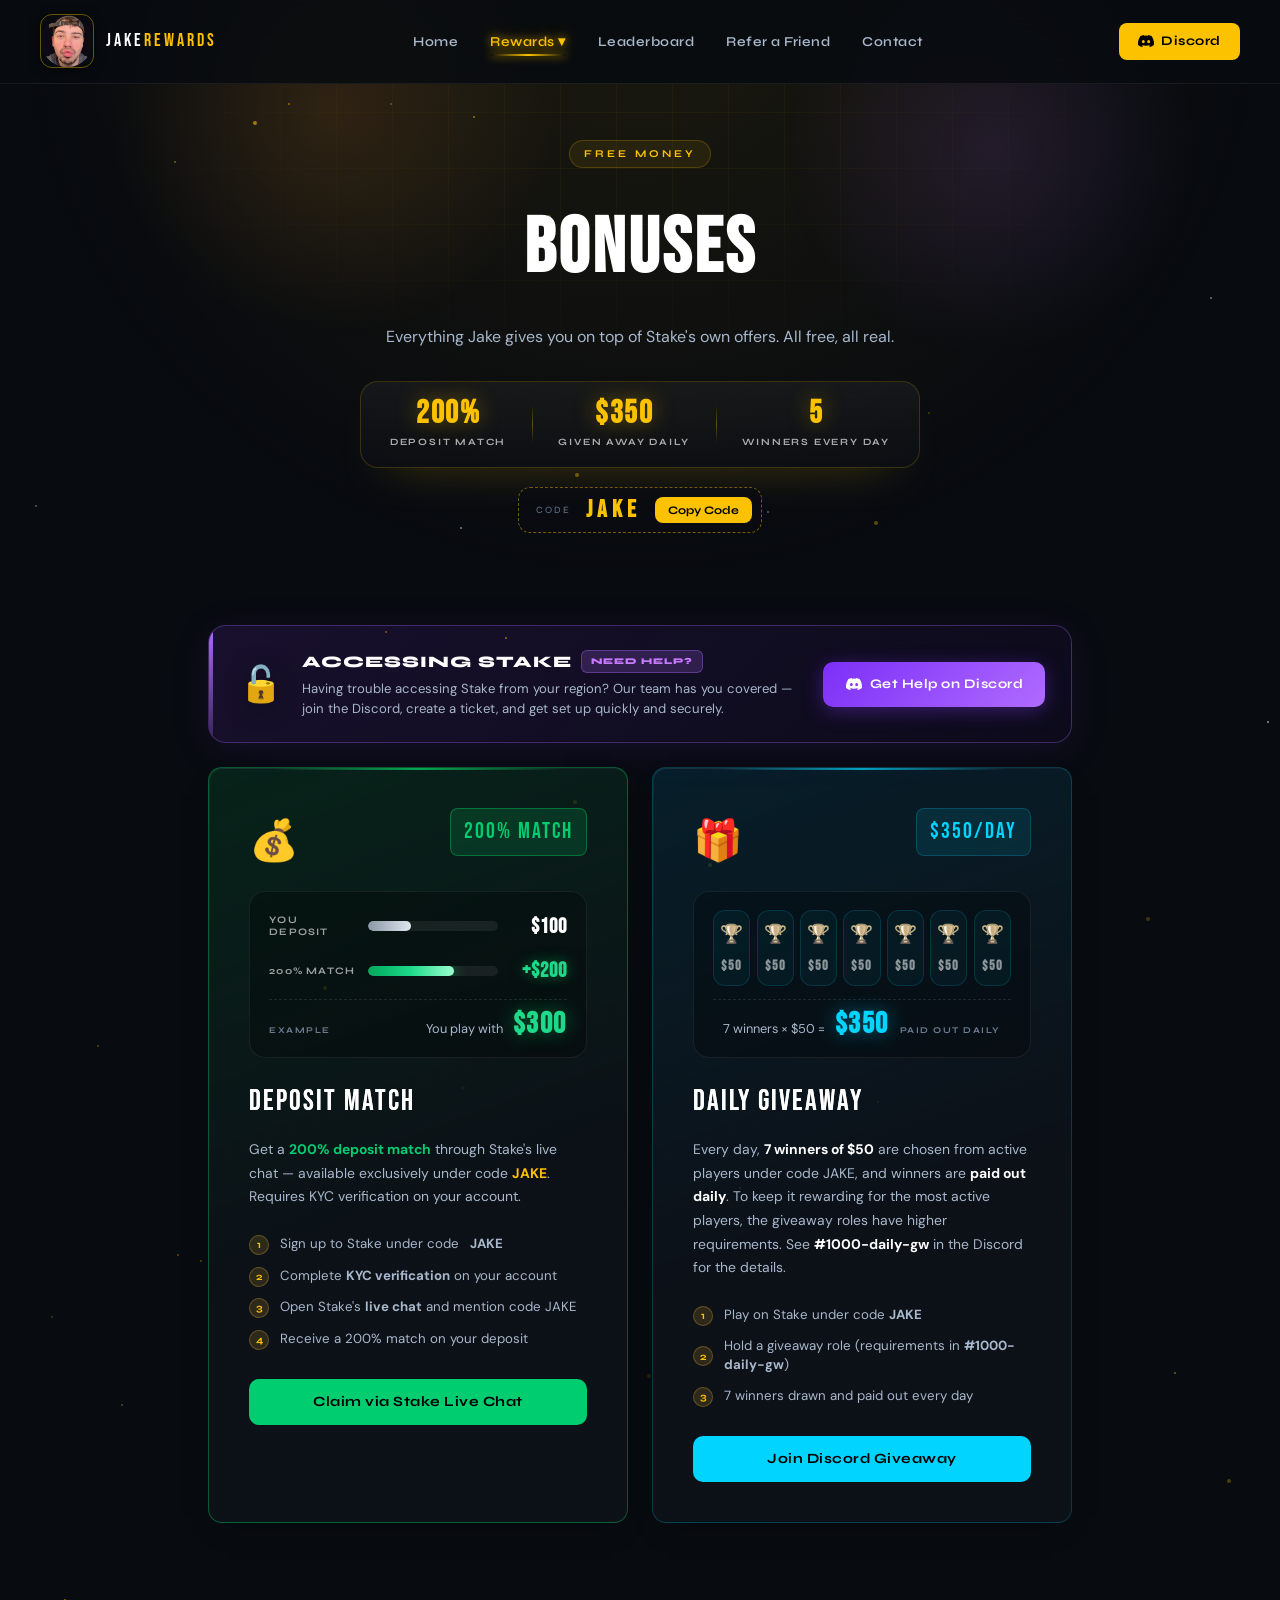
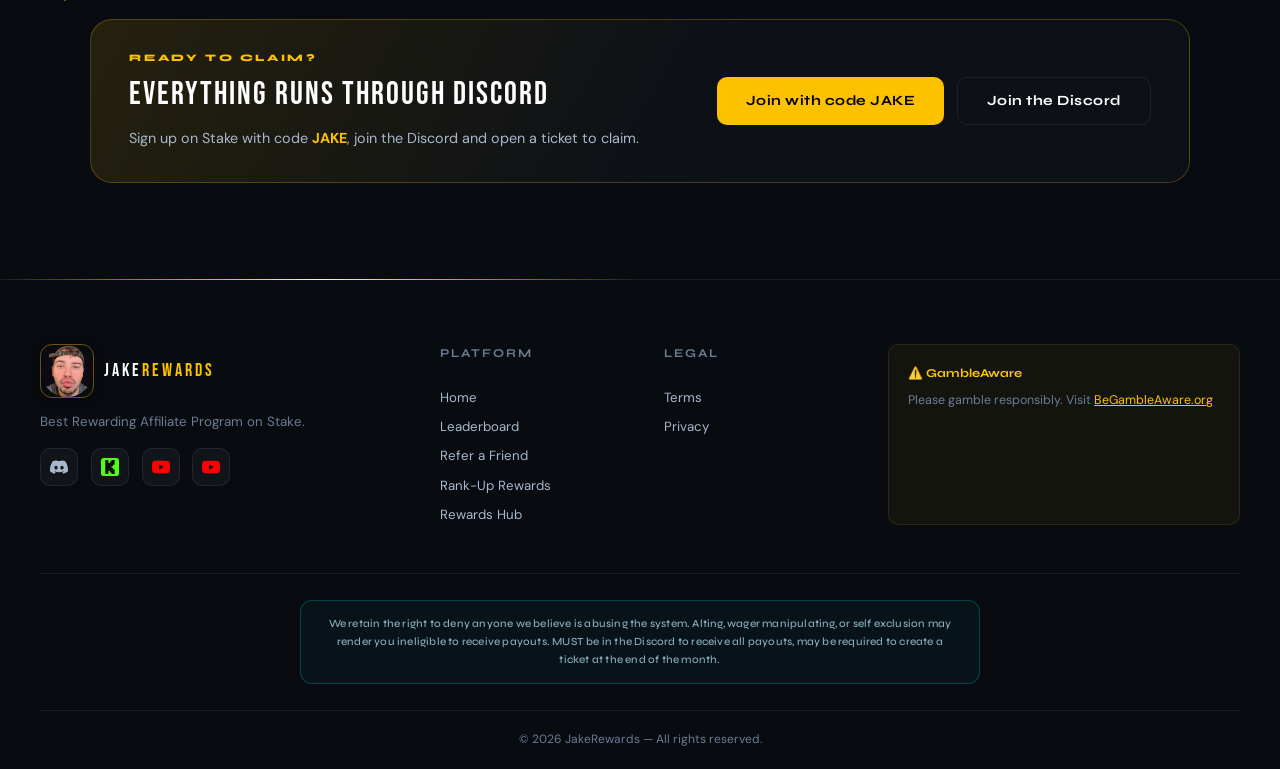
==== commit 72f0b857: "Add files via upload" ====
--- a/bonuses.html
+++ b/bonuses.html
@@ -15,7 +15,7 @@
   <meta name="description" content="Enter the daily $350 giveaway, claim your 200% deposit match and get help accessing Stake. Use code JAKE."/>
   <meta property="og:title" content="Bonuses — JakeRewards"/>
   <meta property="og:description" content="Enter the daily $350 giveaway and claim your 200% deposit match. Use code JAKE."/>
-  <meta property="og:image" content="https://jakerewards.com/og-image.png?v=15"/>
+  <meta property="og:image" content="https://jakerewards.com/og-image.png?v=16"/>
   <meta property="og:image:width" content="1200"/>
   <meta property="og:image:height" content="630"/>
   <meta property="og:type" content="website"/>
@@ -23,7 +23,7 @@
   <meta name="twitter:card" content="summary_large_image"/>
   <meta name="twitter:title" content="Bonuses — JakeRewards"/>
   <meta name="twitter:description" content="Enter the daily $350 giveaway and claim your 200% deposit match. Use code JAKE."/>
-  <meta name="twitter:image" content="https://jakerewards.com/og-image.png?v=15"/>
+  <meta name="twitter:image" content="https://jakerewards.com/og-image.png?v=16"/>
   <link rel="preconnect" href="https://fonts.googleapis.com"/>
   <link href="https://fonts.googleapis.com/css2?family=Bebas+Neue&family=Syne:wght@400;600;700;800&family=DM+Sans:wght@300;400;500&display=swap" rel="stylesheet"/>
   <link rel="stylesheet" href="style.css"/>
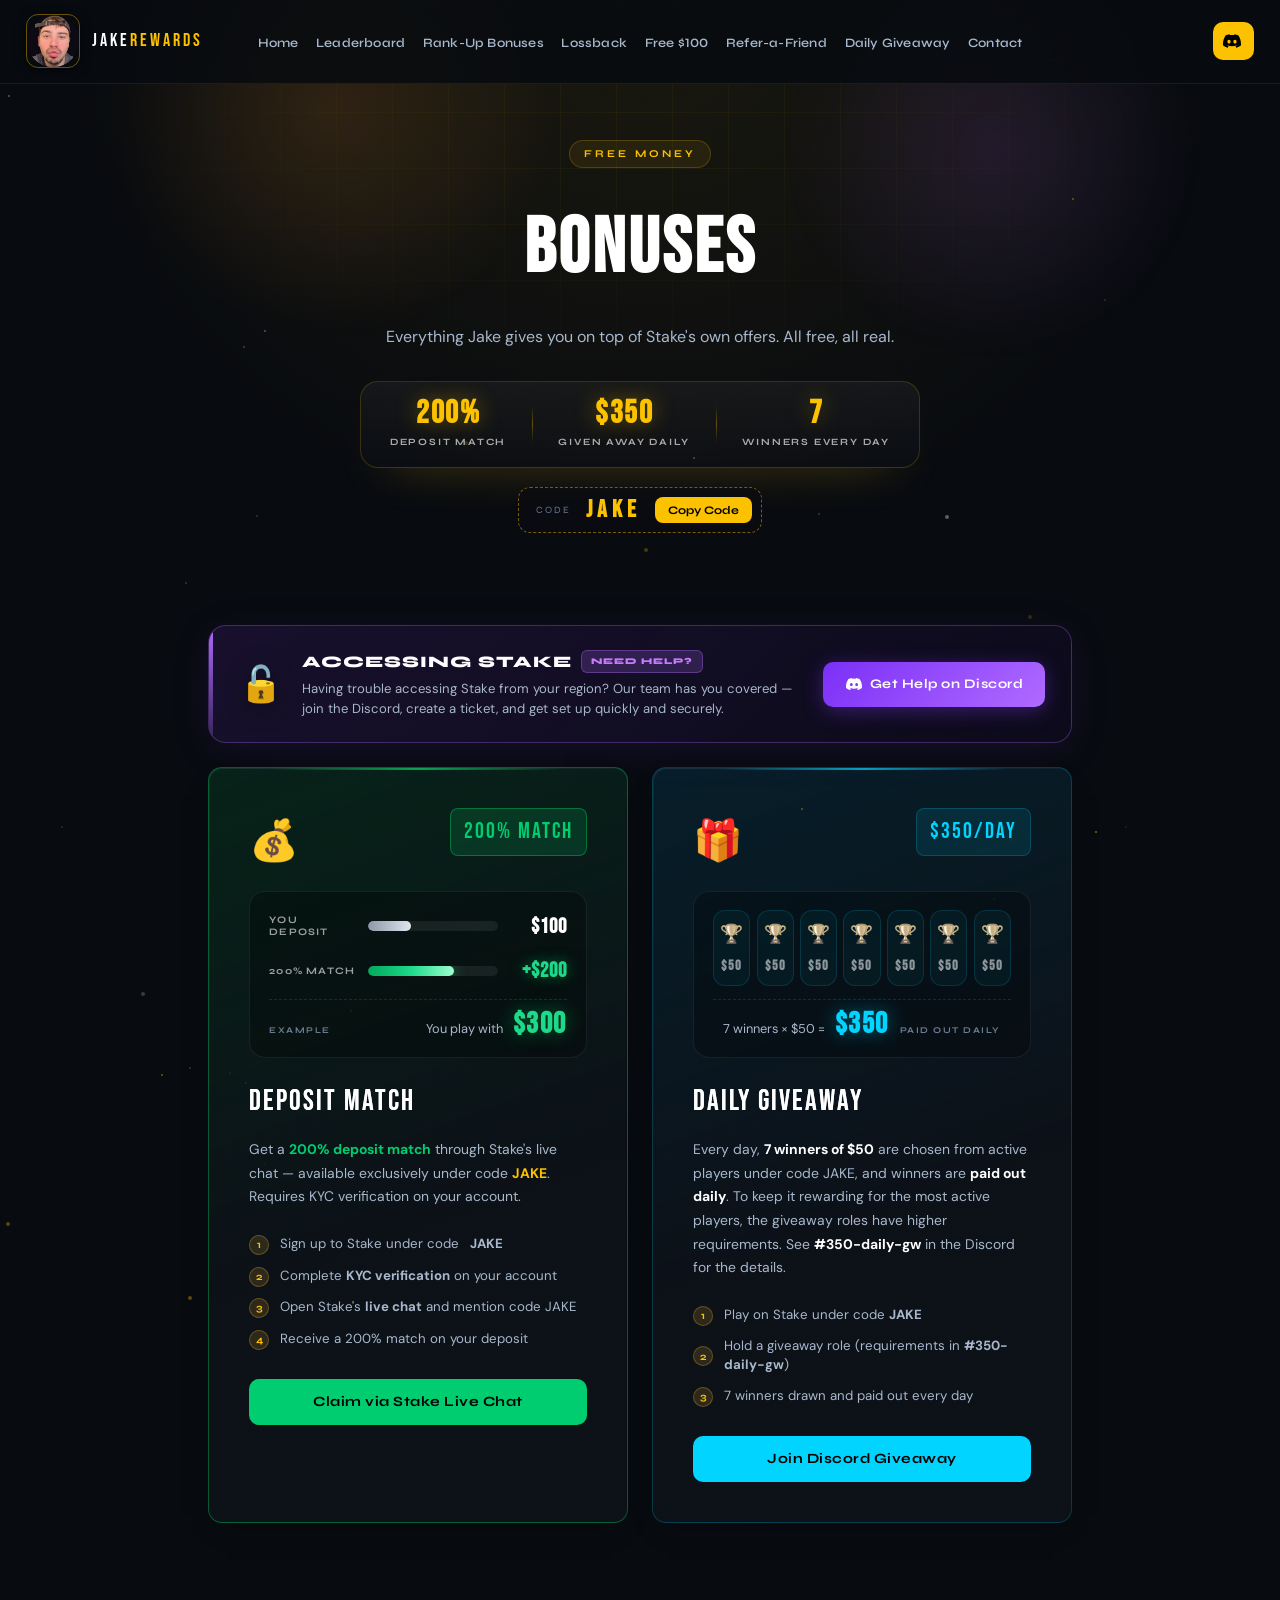
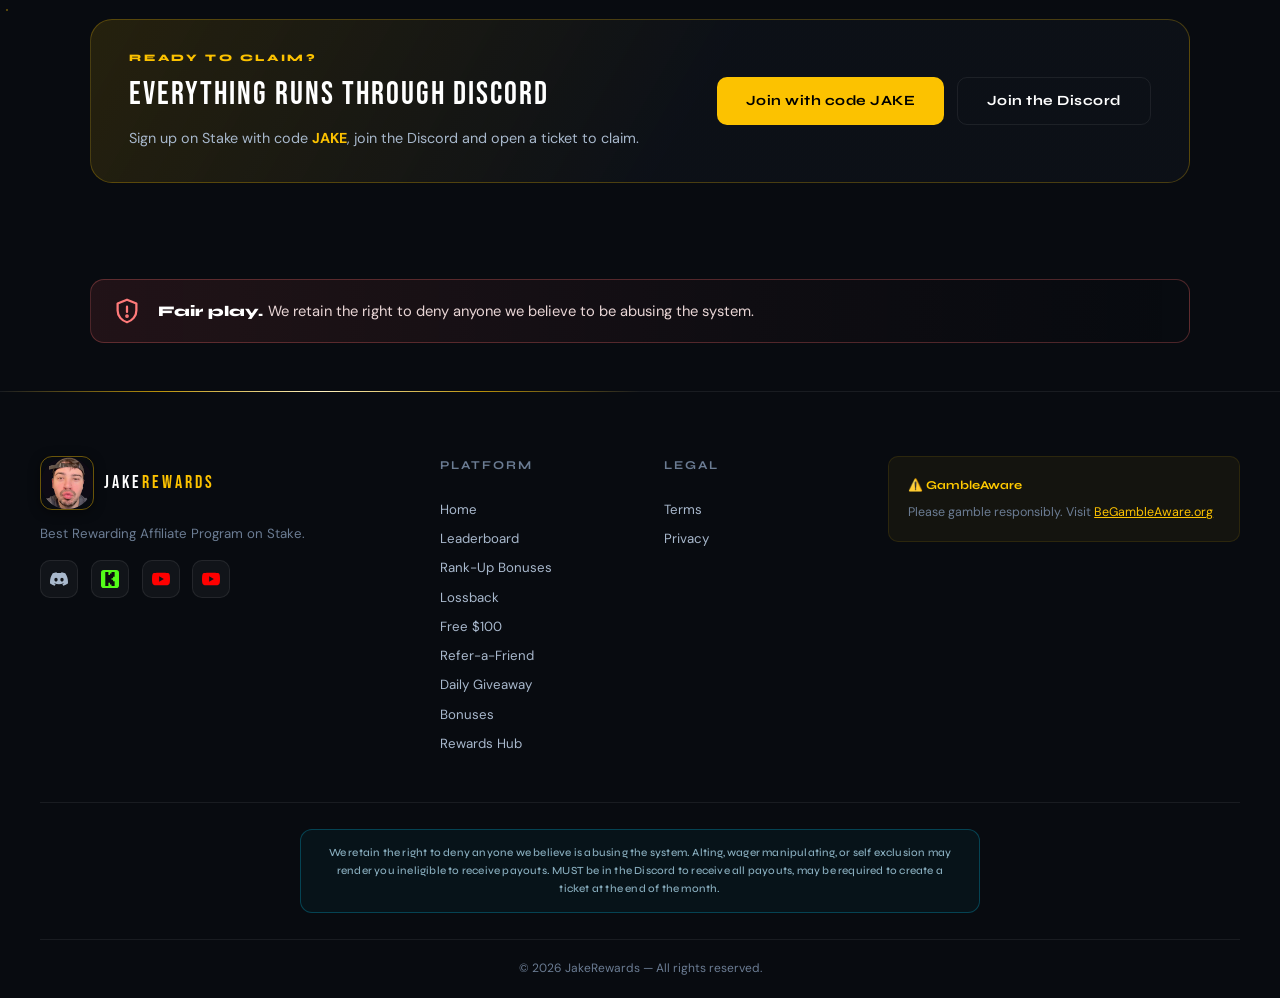
==== commit 43464b2b: "Add files via upload" ====
--- a/bonuses.html
+++ b/bonuses.html
@@ -15,7 +15,7 @@
   <meta name="description" content="Enter the daily $350 giveaway, claim your 200% deposit match and get help accessing Stake. Use code JAKE."/>
   <meta property="og:title" content="Bonuses — JakeRewards"/>
   <meta property="og:description" content="Enter the daily $350 giveaway and claim your 200% deposit match. Use code JAKE."/>
-  <meta property="og:image" content="https://jakerewards.com/og-image.png?v=16"/>
+  <meta property="og:image" content="https://jakerewards.com/og-image.png?v=17"/>
   <meta property="og:image:width" content="1200"/>
   <meta property="og:image:height" content="630"/>
   <meta property="og:type" content="website"/>
@@ -23,11 +23,11 @@
   <meta name="twitter:card" content="summary_large_image"/>
   <meta name="twitter:title" content="Bonuses — JakeRewards"/>
   <meta name="twitter:description" content="Enter the daily $350 giveaway and claim your 200% deposit match. Use code JAKE."/>
-  <meta name="twitter:image" content="https://jakerewards.com/og-image.png?v=16"/>
+  <meta name="twitter:image" content="https://jakerewards.com/og-image.png?v=17"/>
   <link rel="preconnect" href="https://fonts.googleapis.com"/>
   <link href="https://fonts.googleapis.com/css2?family=Bebas+Neue&family=Syne:wght@400;600;700;800&family=DM+Sans:wght@300;400;500&display=swap" rel="stylesheet"/>
-  <link rel="stylesheet" href="style.css"/>
-  <link rel="stylesheet" href="motion.css?v=10"/>
+  <link rel="stylesheet" href="style.css?v=21"/>
+  <link rel="stylesheet" href="motion.css?v=12"/>
   <style>
     .bonus-grid{display:grid;grid-template-columns:repeat(2,minmax(0,420px));justify-content:center;gap:1.5rem;max-width:1400px;margin:0 auto;padding:2rem 2.5rem 6rem;}
     .bonus-card{position:relative;background:var(--card);border:1px solid var(--border);border-radius:var(--radius);padding:2.5rem;opacity:0;transform:translateY(20px);transition:opacity .5s ease,transform .35s cubic-bezier(.2,.7,.2,1),box-shadow .35s ease,border-color .35s ease;box-shadow:0 1px 0 rgba(255,255,255,0.03) inset,0 10px 30px -18px rgba(0,0,0,0.7);}
@@ -123,28 +123,26 @@
   </a>
   <ul class="nav-links">
     <li><a href="index.html">Home</a></li>
-    <li class="dropdown">
-      <a href="rewards.html" class="active">Rewards ▾</a>
-      <div class="dropdown-menu">
-        <a href="leaderboard.html">$75,000 Leaderboard</a>
-        <a href="rankrewards.html">Rank-Up Rewards</a>
-        <a href="bonuses.html">Bonuses</a>
-      </div>
-    </li>
     <li><a href="leaderboard.html">Leaderboard</a></li>
-    <li><a href="refer.html">Refer a Friend</a></li>
-    <li><a href="https://discord.com/invite/jakethedegen" target="_blank">Contact</a></li>
+    <li><a href="rankrewards.html">Rank-Up Bonuses</a></li>
+    <li><a href="lossback.html">Lossback</a></li>
+    <li><a href="free100.html">Free $100</a></li>
+    <li><a href="refer.html">Refer-a-Friend</a></li>
+    <li><a href="giveaway.html">Daily Giveaway</a></li>
+    <li><a href="https://discord.com/invite/jakethedegen" target="_blank" rel="noopener">Contact</a></li>
   </ul>
-  <a href="https://discord.com/invite/jakethedegen" target="_blank" class="nav-cta"><svg width="16" height="16" viewBox="0 0 24 24" fill="currentColor" xmlns="http://www.w3.org/2000/svg"><path d="M20.317 4.369a19.79 19.79 0 0 0-4.885-1.515.074.074 0 0 0-.079.037c-.211.375-.444.864-.608 1.249a18.27 18.27 0 0 0-5.487 0 12.6 12.6 0 0 0-.617-1.249.077.077 0 0 0-.079-.037A19.736 19.736 0 0 0 3.677 4.369a.07.07 0 0 0-.032.027C.533 9.046-.32 13.58.099 18.057a.082.082 0 0 0 .031.057 19.9 19.9 0 0 0 5.993 3.03.078.078 0 0 0 .084-.028c.462-.63.874-1.295 1.226-1.994a.076.076 0 0 0-.041-.106 13.107 13.107 0 0 1-1.872-.892.077.077 0 0 1-.008-.128c.126-.094.252-.192.372-.291a.074.074 0 0 1 .077-.01c3.928 1.793 8.18 1.793 12.062 0a.074.074 0 0 1 .078.009c.12.099.246.198.373.292a.077.077 0 0 1-.006.127 12.3 12.3 0 0 1-1.873.892.077.077 0 0 0-.041.107c.36.698.772 1.362 1.225 1.993a.076.076 0 0 0 .084.028 19.84 19.84 0 0 0 6.002-3.03.077.077 0 0 0 .032-.054c.5-5.177-.838-9.674-3.549-13.66a.061.061 0 0 0-.031-.028zM8.02 15.331c-1.183 0-2.157-1.085-2.157-2.419 0-1.333.956-2.419 2.157-2.419 1.21 0 2.176 1.096 2.157 2.42 0 1.333-.956 2.418-2.157 2.418zm7.975 0c-1.183 0-2.157-1.085-2.157-2.419 0-1.333.955-2.419 2.157-2.419 1.21 0 2.176 1.096 2.157 2.42 0 1.333-.946 2.418-2.157 2.418z"/></svg>Discord</a>
-  <button class="nav-hamburger" onclick="toggleMobile()">☰</button>
+  <a href="https://discord.com/invite/jakethedegen" target="_blank" class="nav-cta" aria-label="Discord"><svg width="16" height="16" viewBox="0 0 24 24" fill="currentColor" xmlns="http://www.w3.org/2000/svg"><path d="M20.317 4.369a19.79 19.79 0 0 0-4.885-1.515.074.074 0 0 0-.079.037c-.211.375-.444.864-.608 1.249a18.27 18.27 0 0 0-5.487 0 12.6 12.6 0 0 0-.617-1.249.077.077 0 0 0-.079-.037A19.736 19.736 0 0 0 3.677 4.369a.07.07 0 0 0-.032.027C.533 9.046-.32 13.58.099 18.057a.082.082 0 0 0 .031.057 19.9 19.9 0 0 0 5.993 3.03.078.078 0 0 0 .084-.028c.462-.63.874-1.295 1.226-1.994a.076.076 0 0 0-.041-.106 13.107 13.107 0 0 1-1.872-.892.077.077 0 0 1-.008-.128c.126-.094.252-.192.372-.291a.074.074 0 0 1 .077-.01c3.928 1.793 8.18 1.793 12.062 0a.074.074 0 0 1 .078.009c.12.099.246.198.373.292a.077.077 0 0 1-.006.127 12.3 12.3 0 0 1-1.873.892.077.077 0 0 0-.041.107c.36.698.772 1.362 1.225 1.993a.076.076 0 0 0 .084.028 19.84 19.84 0 0 0 6.002-3.03.077.077 0 0 0 .032-.054c.5-5.177-.838-9.674-3.549-13.66a.061.061 0 0 0-.031-.028zM8.02 15.331c-1.183 0-2.157-1.085-2.157-2.419 0-1.333.956-2.419 2.157-2.419 1.21 0 2.176 1.096 2.157 2.42 0 1.333-.956 2.418-2.157 2.418zm7.975 0c-1.183 0-2.157-1.085-2.157-2.419 0-1.333.955-2.419 2.157-2.419 1.21 0 2.176 1.096 2.157 2.42 0 1.333-.946 2.418-2.157 2.418z"/></svg>Discord</a>
+  <button class="nav-hamburger" onclick="toggleMobile()" aria-label="Open menu" aria-controls="mobile-nav">☰</button>
 </nav>
 <div class="mobile-nav" id="mobile-nav">
-  <a href="index.html">Home</a>
-  <a href="leaderboard.html">Leaderboard</a>
-  <a href="refer.html">Refer a Friend</a>
-  <a href="rankrewards.html">Rank-Up Rewards</a>
-  <a href="bonuses.html">Bonuses</a>
-  <a href="https://discord.com/invite/jakethedegen" target="_blank">Discord</a>
+  <a href="index.html" style="--i:0"><span>Home</span></a>
+  <a href="leaderboard.html" style="--i:1"><span>Leaderboard</span></a>
+  <a href="rankrewards.html" style="--i:2"><span>Rank-Up Bonuses</span></a>
+  <a href="lossback.html" style="--i:3"><span>Lossback</span></a>
+  <a href="free100.html" style="--i:4"><span>Free $100</span></a>
+  <a href="refer.html" style="--i:5"><span>Refer-a-Friend</span></a>
+  <a href="giveaway.html" style="--i:6"><span>Daily Giveaway</span></a>
+  <a href="https://discord.com/invite/jakethedegen" target="_blank" rel="noopener" style="--i:7"><span>Contact (Discord)</span></a>
 </div>
 
 <div class="page-hero">
@@ -154,7 +152,7 @@
   <div class="pg-strip">
     <div class="pg-stat"><b>200%</b><span>Deposit match</span></div><i></i>
     <div class="pg-stat"><b>$350</b><span>Given away daily</span></div><i></i>
-    <div class="pg-stat"><b>5</b><span>Winners every day</span></div>
+    <div class="pg-stat"><b>7</b><span>Winners every day</span></div>
   </div>
   <button type="button" class="pg-code" onclick="pgCopy(this)" aria-label="Copy code JAKE"><span class="pg-code-k">Code</span><b>JAKE</b><span class="pg-code-c">Copy Code</span></button>
 </div>
@@ -221,10 +219,10 @@
       <div class="bn-total"><span>7 winners × $50 =</span><b>$350</b><small>paid out daily</small></div>
     </div>
     <div class="bonus-title">DAILY GIVEAWAY</div>
-    <div class="bonus-desc">Every day, <strong style="color:#fff">7 winners of $50</strong> are chosen from active players under code JAKE, and winners are <strong style="color:#fff">paid out daily</strong>. To keep it rewarding for the most active players, the giveaway roles have higher requirements. See <strong style="color:#fff">#1000-daily-gw</strong> in the Discord for the details.</div>
+    <div class="bonus-desc">Every day, <strong style="color:#fff">7 winners of $50</strong> are chosen from active players under code JAKE, and winners are <strong style="color:#fff">paid out daily</strong>. To keep it rewarding for the most active players, the giveaway roles have higher requirements. See <strong style="color:#fff">#350-daily-gw</strong> in the Discord for the details.</div>
     <ul class="bonus-steps">
       <li><div class="step-num">1</div><span>Play on Stake under code <strong>JAKE</strong></span></li>
-      <li><div class="step-num">2</div><span>Hold a giveaway role (requirements in <strong>#1000-daily-gw</strong>)</span></li>
+      <li><div class="step-num">2</div><span>Hold a giveaway role (requirements in <strong>#350-daily-gw</strong>)</span></li>
       <li><div class="step-num">3</div>7 winners drawn and paid out every day</li>
     </ul>
     <a href="https://discord.com/invite/jakethedegen" target="_blank" class="btn-primary" style="background:var(--accent);color:#000;">Join Discord Giveaway</a>
@@ -245,6 +243,10 @@
   </div>
 </div>
 
+<aside class="jr-deny" role="note">
+  <svg width="30" height="30" viewBox="0 0 24 24" fill="none" stroke="currentColor" stroke-width="1.8" stroke-linecap="round" stroke-linejoin="round" aria-hidden="true"><path d="M12 3l7.5 3v5.5c0 4.6-3.2 8.3-7.5 9.5-4.3-1.2-7.5-4.9-7.5-9.5V6L12 3z"/><path d="M12 8.5v4.2"/><circle cx="12" cy="16" r=".6" fill="currentColor"/></svg>
+  <p><b>Fair play.</b>We retain the right to deny anyone we believe to be abusing the system.</p>
+</aside>
 <footer class="footer">
   <div class="footer-inner">
     <div class="footer-brand">
@@ -257,7 +259,7 @@
         <a href="https://www.youtube.com/@jakeplaysbj" target="_blank" class="fs-youtube" title="YouTube (BJ)"><svg viewBox="0 0 24 24" fill="currentColor" xmlns="http://www.w3.org/2000/svg" style="color:#FF0000"><path d="M23.498 6.186a3.016 3.016 0 0 0-2.122-2.136C19.505 3.545 12 3.545 12 3.545s-7.505 0-9.377.505A3.017 3.017 0 0 0 .502 6.186C0 8.07 0 12 0 12s0 3.93.502 5.814a3.016 3.016 0 0 0 2.122 2.136c1.871.505 9.376.505 9.376.505s7.505 0 9.377-.505a3.015 3.015 0 0 0 2.122-2.136C24 15.93 24 12 24 12s0-3.93-.502-5.814zM9.545 15.568V8.432L15.818 12l-6.273 3.568z"/></svg></a>
       </div>
     </div>
-    <div class="footer-col"><h4>Platform</h4><a href="index.html">Home</a><a href="leaderboard.html">Leaderboard</a><a href="refer.html">Refer a Friend</a><a href="rankrewards.html">Rank-Up Rewards</a><a href="rewards.html">Rewards Hub</a></div>
+    <div class="footer-col"><h4>Platform</h4><a href="index.html">Home</a><a href="leaderboard.html">Leaderboard</a><a href="rankrewards.html">Rank-Up Bonuses</a><a href="lossback.html">Lossback</a><a href="free100.html">Free $100</a><a href="refer.html">Refer-a-Friend</a><a href="giveaway.html">Daily Giveaway</a><a href="bonuses.html">Bonuses</a><a href="rewards.html">Rewards Hub</a></div>
     <div class="footer-col"><h4>Legal</h4><a href="terms.html">Terms</a><a href="privacy.html">Privacy</a></div>
     <div class="footer-responsible"><div class="responsible-badge">⚠️ GambleAware</div><p>Please gamble responsibly. Visit <a href="https://www.begambleaware.org/" target="_blank">BeGambleAware.org</a></p></div>
   </div>
@@ -389,17 +391,20 @@
 })();
 </script>
 <!-- Mobile bottom nav -->
-<nav id="mobile-bottom-nav">
-  <a href="index.html" class="mbn-item" data-page="home">
+<nav id="mobile-bottom-nav" aria-label="Quick links">
+  <a href="index.html" class="mbn-item">
     <span class="mbn-icon">🏠</span><span>Home</span>
   </a>
-  <a href="leaderboard.html" class="mbn-item" data-page="leaderboard">
+  <a href="leaderboard.html" class="mbn-item">
     <span class="mbn-icon">🏆</span><span>Leaderboard</span>
   </a>
-  <a href="bonuses.html" class="mbn-item" data-page="bonuses">
-    <span class="mbn-icon">🎁</span><span>Bonuses</span>
-  </a>
-  <a href="https://discord.com/invite/jakethedegen" target="_blank" class="mbn-item">
+  <a href="free100.html" class="mbn-item">
+    <span class="mbn-icon">🎁</span><span>Free $100</span>
+  </a>
+  <a href="giveaway.html" class="mbn-item">
+    <span class="mbn-icon">🎉</span><span>Giveaway</span>
+  </a>
+  <a href="https://discord.com/invite/jakethedegen" class="mbn-item" target="_blank" rel="noopener">
     <span class="mbn-icon">💬</span><span>Discord</span>
   </a>
 </nav>
@@ -432,6 +437,6 @@
   }
 })();
 </script>
-<script src="motion.js?v=9"></script>
+<script src="motion.js?v=10"></script>
 </body>
 </html>
--- a/style.css
+++ b/style.css
@@ -796,3 +796,40 @@
 .footer-socials a.fs-kick:hover .kick-icon{background:#53FC18;}
 .footer-socials a.fs-kick:hover .kick-icon path{fill:#000;}
 .footer-socials a.fs-youtube:hover svg{fill:#FF0000;}
+
+/* ════════════════════════════════════════
+   NAV v3 (Nov 2026): every page listed on its own, no dropdown
+════════════════════════════════════════ */
+.nav-links{gap:1.25rem}
+.nav-links>li>a{font-size:.8rem;letter-spacing:.2px;white-space:nowrap;padding:.35rem 0}
+.nav-links a em{font-style:normal;font-weight:800;color:var(--gold);transition:text-shadow .25s}
+.nav-links>li>a:hover em,.nav-links>li>a.active em{text-shadow:0 0 10px rgba(252,194,0,.8)}
+.nav-hamburger{width:42px;height:42px;border-radius:10px;border:1px solid rgba(252,194,0,.25)!important;background:rgba(252,194,0,.06)!important;font-size:1.15rem!important;line-height:1}
+.mobile-nav{max-height:calc(100dvh - 70px);overflow-y:auto;padding:.6rem 1.2rem 1rem;gap:2px;background:rgba(10,13,19,.97);backdrop-filter:blur(16px);-webkit-backdrop-filter:blur(16px)}
+.mobile-nav a{display:flex;align-items:center;justify-content:space-between;gap:1rem;padding:.8rem .9rem!important;border-radius:10px;border-bottom:none!important;font-size:.95rem}
+.mobile-nav a em{font-style:normal;font:400 1.05rem/1 var(--font-display);letter-spacing:1px;color:var(--gold);padding:.25rem .55rem;border-radius:6px;background:rgba(252,194,0,.08);border:1px solid rgba(252,194,0,.22)}
+.mobile-nav a.active{background:rgba(252,194,0,.08);color:#fff;box-shadow:inset 3px 0 0 var(--gold)}
+.mobile-nav.open a{animation:jrMob .45s cubic-bezier(.2,.8,.2,1) both;animation-delay:calc(var(--i,0) * 35ms)}
+@keyframes jrMob{from{opacity:0;transform:translateX(-14px)}to{opacity:1;transform:none}}
+/* compact: keep the header content inside a centred 1240px band instead of edge to edge */
+.nav{padding-left:max(1.6rem,calc((100% - 1240px) / 2));padding-right:max(1.6rem,calc((100% - 1240px) / 2))}
+.nav-links{gap:1.6rem}
+/* logo | links (truly centred) | Discord, so the links never drift to one side */
+@media(min-width:1101px){.nav{display:grid;grid-template-columns:1fr auto 1fr;column-gap:1.2rem}.nav-logo{justify-self:start}.nav-cta{justify-self:end}}
+/* tablets in landscape / small laptops: Discord shrinks to an icon instead of disappearing */
+@media(max-width:1300px){.nav-links{gap:1.1rem}.nav-cta{font-size:0;gap:0;padding:.62rem;border-radius:10px}.nav-cta svg{width:18px;height:18px}}
+@media(max-width:1100px){.nav-links,.nav-cta{display:none}.nav-hamburger{display:block}}
+#mobile-bottom-nav .mbn-item span:last-child{white-space:nowrap}
+
+/* ════════════════════════════════════════
+   FAIR-PLAY NOTICE (every page, above the footer)
+════════════════════════════════════════ */
+.jr-deny{position:relative;z-index:1;max-width:1100px;margin:0 auto 3rem;padding:1rem 1.3rem;display:flex;align-items:center;gap:1rem;border-radius:14px;background:linear-gradient(90deg,rgba(255,92,92,.10),rgba(255,92,92,.03) 60%,transparent);border:1px solid rgba(255,110,110,.28);color:var(--text)}
+.jr-deny svg{flex:none;width:30px;height:30px;color:#ff7a7a}
+.jr-deny p{margin:0;font-size:.92rem;line-height:1.5;color:#e9d6d6}
+.jr-deny b{color:#fff;font-family:var(--font-head);font-weight:800;margin-right:.35rem}
+@media(max-width:1180px){.jr-deny{margin:0 1rem 2.5rem}}
+@media(prefers-reduced-motion:reduce){.mobile-nav.open a{animation:none}}
+/* Syne's default figures read like letters ("$5oo"); use lining figures in the nav and the new pages */
+.nav-links,.mobile-nav,#mobile-bottom-nav,.footer-col,.jr-lbnote,body.pg-lossback *,body.pg-free100 *,body.pg-giveaway *{font-feature-settings:"lnum"}
+.footer-responsible{align-self:start}
--- a/motion.css
+++ b/motion.css
@@ -250,3 +250,6 @@
 
 /* small phones: page titles like "$75,000 LEADERBOARD" were wider than the screen */
 @media (max-width:480px){.page-hero h1{font-size:clamp(1.8rem,9vw,2.5rem);letter-spacing:1.5px;overflow-wrap:anywhere}}
+
+/* keep the closing CTA off the screen edges on tablets */
+.pg-start{max-width:min(1100px,calc(100% - 2rem))}
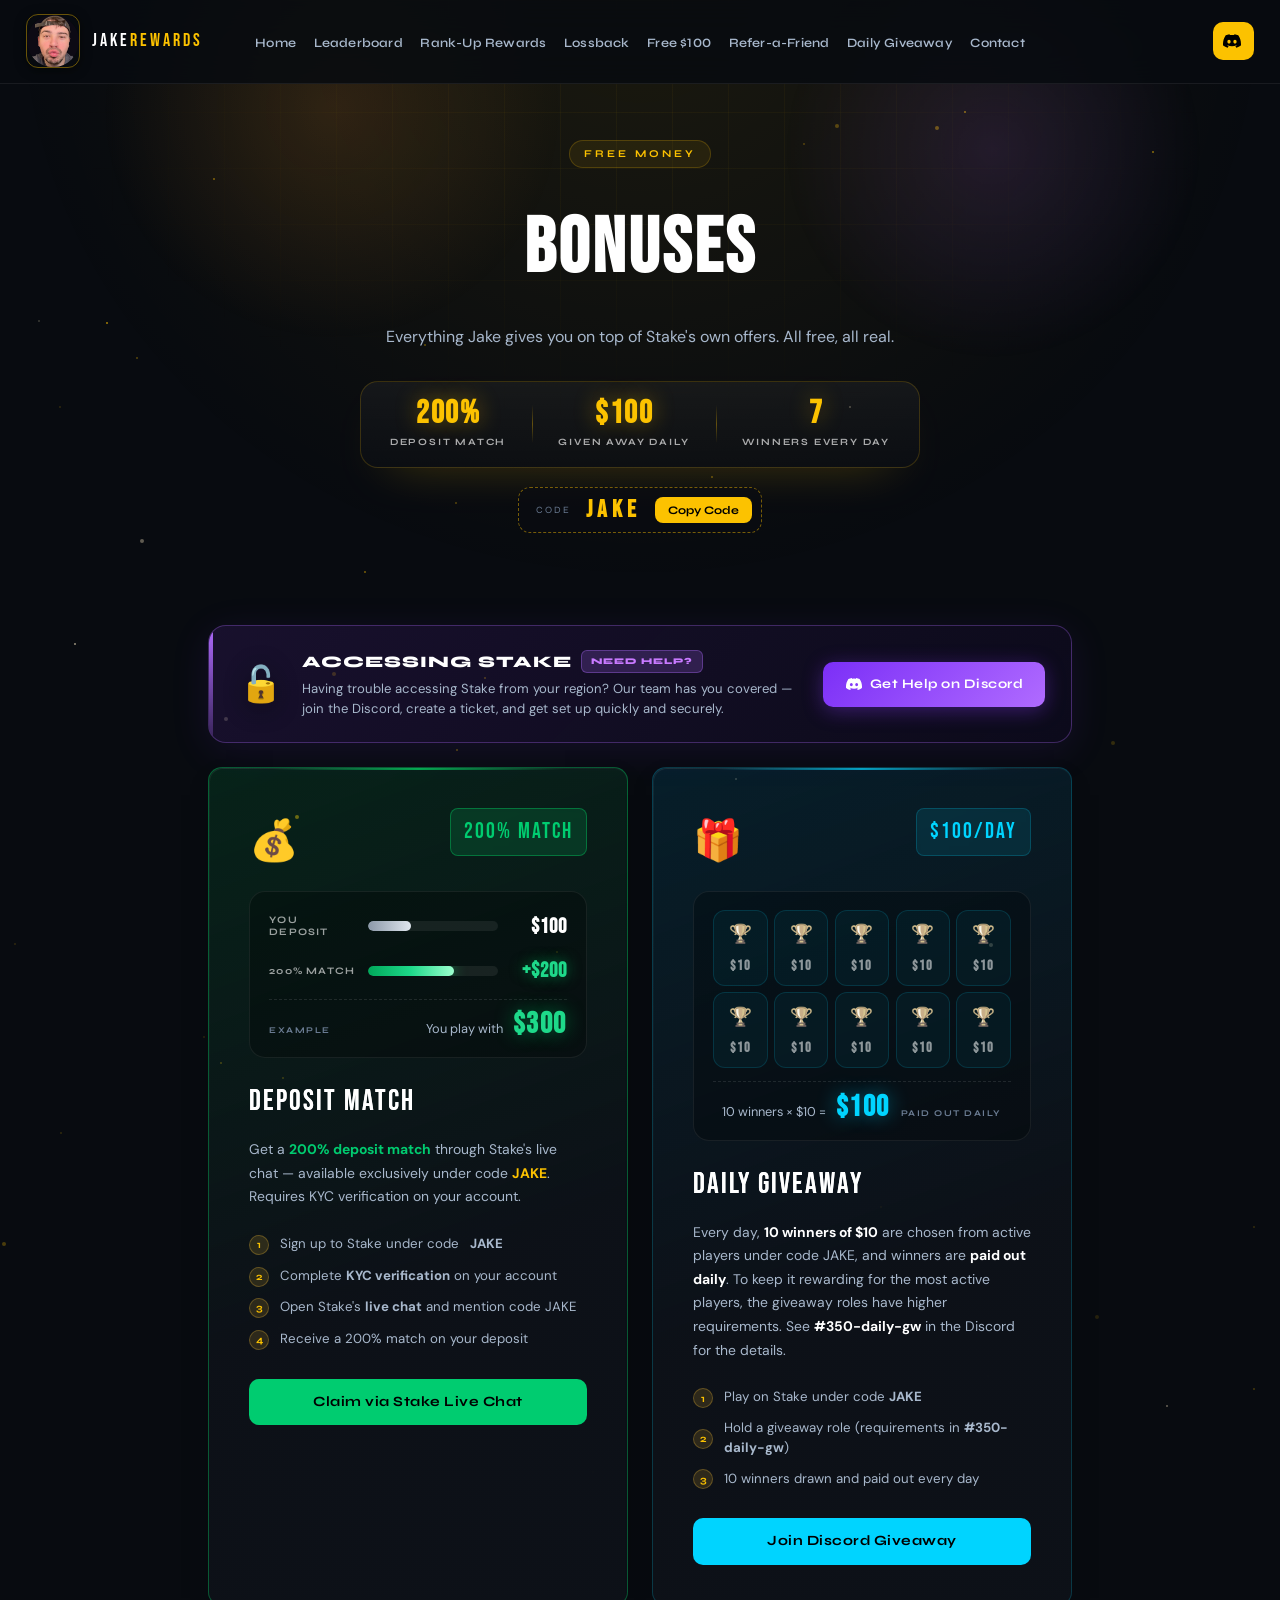
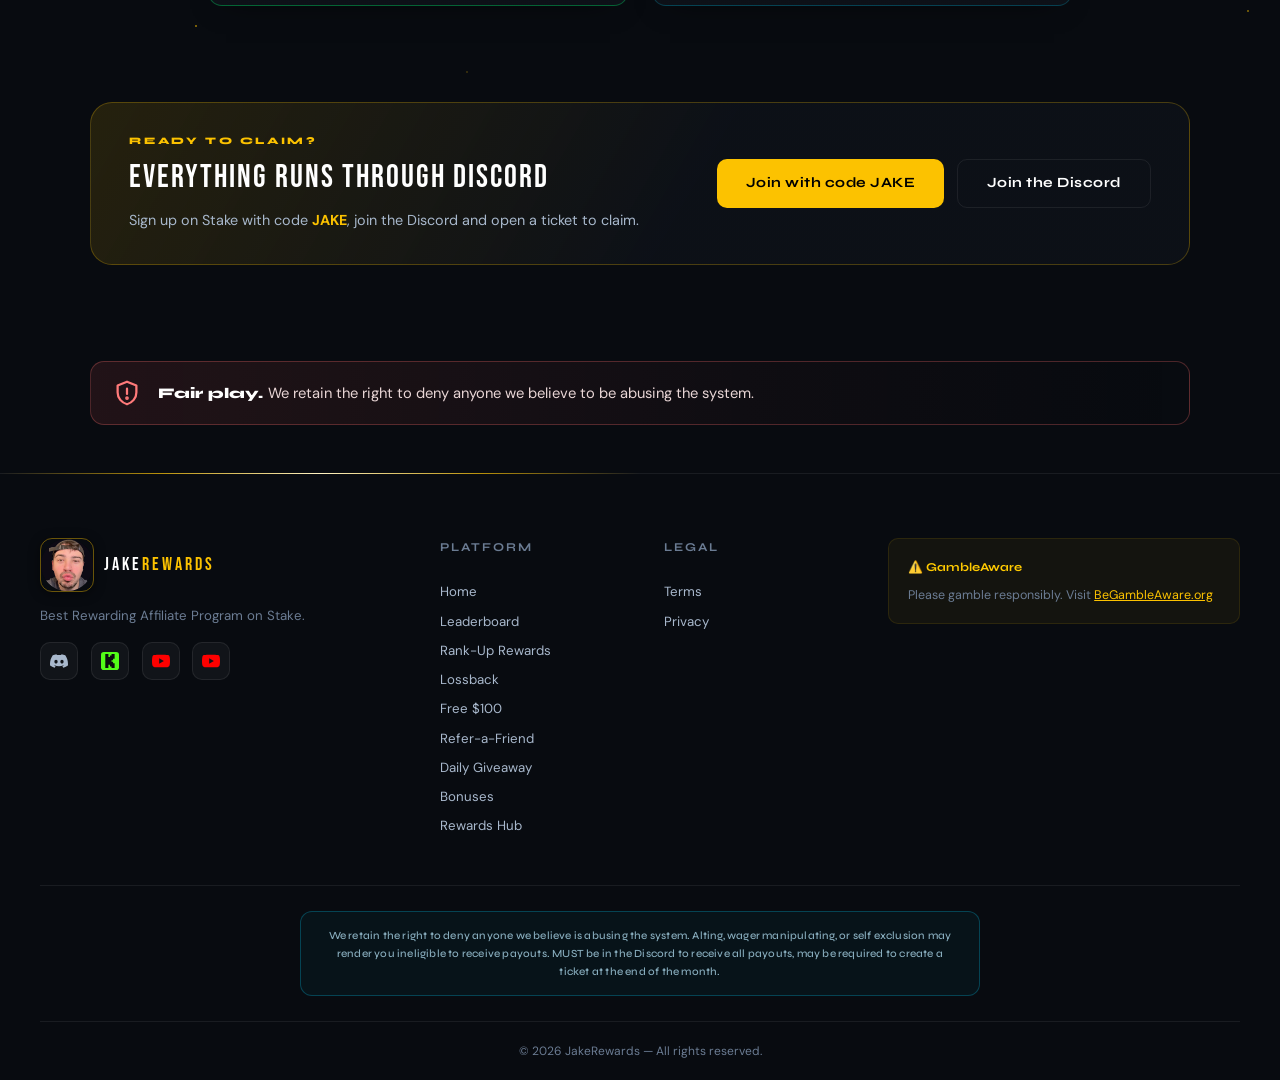
==== commit d0b29e7f: "Add files via upload" ====
--- a/bonuses.html
+++ b/bonuses.html
@@ -12,9 +12,9 @@
   <meta charset="UTF-8"/>
   <meta name="viewport" content="width=device-width, initial-scale=1.0"/>
   <title>Bonuses — JakeRewards</title>
-  <meta name="description" content="Enter the daily $350 giveaway, claim your 200% deposit match and get help accessing Stake. Use code JAKE."/>
+  <meta name="description" content="Enter the daily $100 giveaway, claim your 200% deposit match and get help accessing Stake. Use code JAKE."/>
   <meta property="og:title" content="Bonuses — JakeRewards"/>
-  <meta property="og:description" content="Enter the daily $350 giveaway and claim your 200% deposit match. Use code JAKE."/>
+  <meta property="og:description" content="Enter the daily $100 giveaway and claim your 200% deposit match. Use code JAKE."/>
   <meta property="og:image" content="https://jakerewards.com/og-image.png?v=17"/>
   <meta property="og:image:width" content="1200"/>
   <meta property="og:image:height" content="630"/>
@@ -22,7 +22,7 @@
   <meta property="og:url" content="https://jakerewards.com/"/>
   <meta name="twitter:card" content="summary_large_image"/>
   <meta name="twitter:title" content="Bonuses — JakeRewards"/>
-  <meta name="twitter:description" content="Enter the daily $350 giveaway and claim your 200% deposit match. Use code JAKE."/>
+  <meta name="twitter:description" content="Enter the daily $100 giveaway and claim your 200% deposit match. Use code JAKE."/>
   <meta name="twitter:image" content="https://jakerewards.com/og-image.png?v=17"/>
   <link rel="preconnect" href="https://fonts.googleapis.com"/>
   <link href="https://fonts.googleapis.com/css2?family=Bebas+Neue&family=Syne:wght@400;600;700;800&family=DM+Sans:wght@300;400;500&display=swap" rel="stylesheet"/>
@@ -79,7 +79,7 @@
 .bn-win .bn-total b{color:var(--accent);text-shadow:0 0 20px rgba(0,212,255,.45)}
 .bn-win .bn-total small{margin:0 0 0 .1rem}
 .bn-win .bn-total{justify-content:center}
-.bn-slots{display:grid;grid-template-columns:repeat(7,minmax(0,1fr));gap:.4rem;margin-bottom:.8rem}
+.bn-slots{display:grid;grid-template-columns:repeat(5,minmax(0,1fr));gap:.4rem;margin-bottom:.8rem}
 .bn-slot{display:flex;flex-direction:column;align-items:center;gap:.25rem;padding:.6rem 0 .5rem;border-radius:12px;background:rgba(0,212,255,.05);border:1px solid rgba(0,212,255,.15);animation:bnSlot 5s ease-in-out infinite;animation-delay:calc(var(--k) * .45s)}
 .bn-slot em{font-style:normal;font-size:1.15rem;filter:grayscale(.7);transition:filter .3s}
 .bn-slot b{font-family:var(--font-display);font-size:.9rem;letter-spacing:1px;color:rgba(255,255,255,.55)}
@@ -124,7 +124,7 @@
   <ul class="nav-links">
     <li><a href="index.html">Home</a></li>
     <li><a href="leaderboard.html">Leaderboard</a></li>
-    <li><a href="rankrewards.html">Rank-Up Bonuses</a></li>
+    <li><a href="rankrewards.html">Rank-Up Rewards</a></li>
     <li><a href="lossback.html">Lossback</a></li>
     <li><a href="free100.html">Free $100</a></li>
     <li><a href="refer.html">Refer-a-Friend</a></li>
@@ -137,7 +137,7 @@
 <div class="mobile-nav" id="mobile-nav">
   <a href="index.html" style="--i:0"><span>Home</span></a>
   <a href="leaderboard.html" style="--i:1"><span>Leaderboard</span></a>
-  <a href="rankrewards.html" style="--i:2"><span>Rank-Up Bonuses</span></a>
+  <a href="rankrewards.html" style="--i:2"><span>Rank-Up Rewards</span></a>
   <a href="lossback.html" style="--i:3"><span>Lossback</span></a>
   <a href="free100.html" style="--i:4"><span>Free $100</span></a>
   <a href="refer.html" style="--i:5"><span>Refer-a-Friend</span></a>
@@ -151,7 +151,7 @@
   <p>Everything Jake gives you on top of Stake's own offers. All free, all real.</p>
   <div class="pg-strip">
     <div class="pg-stat"><b>200%</b><span>Deposit match</span></div><i></i>
-    <div class="pg-stat"><b>$350</b><span>Given away daily</span></div><i></i>
+    <div class="pg-stat"><b>$100</b><span>Given away daily</span></div><i></i>
     <div class="pg-stat"><b>7</b><span>Winners every day</span></div>
   </div>
   <button type="button" class="pg-code" onclick="pgCopy(this)" aria-label="Copy code JAKE"><span class="pg-code-k">Code</span><b>JAKE</b><span class="pg-code-c">Copy Code</span></button>
@@ -210,20 +210,20 @@
     <div style="position:relative;z-index:1;">
     <div class="bonus-header">
       <div class="bonus-icon">🎁</div>
-      <div class="bn-badges"><div class="bonus-amount-badge">$350/DAY</div></div>
+      <div class="bn-badges"><div class="bonus-amount-badge">$100/DAY</div></div>
     </div>
     <div class="bn-art bn-win" aria-hidden="true">
       <div class="bn-slots">
-        <div class="bn-slot" style="--k:0"><em>🏆</em><b>$50</b></div><div class="bn-slot" style="--k:1"><em>🏆</em><b>$50</b></div><div class="bn-slot" style="--k:2"><em>🏆</em><b>$50</b></div><div class="bn-slot" style="--k:3"><em>🏆</em><b>$50</b></div><div class="bn-slot" style="--k:4"><em>🏆</em><b>$50</b></div><div class="bn-slot" style="--k:5"><em>🏆</em><b>$50</b></div><div class="bn-slot" style="--k:6"><em>🏆</em><b>$50</b></div>
+        <div class="bn-slot" style="--k:0"><em>🏆</em><b>$10</b></div><div class="bn-slot" style="--k:1"><em>🏆</em><b>$10</b></div><div class="bn-slot" style="--k:2"><em>🏆</em><b>$10</b></div><div class="bn-slot" style="--k:3"><em>🏆</em><b>$10</b></div><div class="bn-slot" style="--k:4"><em>🏆</em><b>$10</b></div><div class="bn-slot" style="--k:5"><em>🏆</em><b>$10</b></div><div class="bn-slot" style="--k:6"><em>🏆</em><b>$10</b></div><div class="bn-slot" style="--k:7"><em>🏆</em><b>$10</b></div><div class="bn-slot" style="--k:8"><em>🏆</em><b>$10</b></div><div class="bn-slot" style="--k:9"><em>🏆</em><b>$10</b></div>
       </div>
-      <div class="bn-total"><span>7 winners × $50 =</span><b>$350</b><small>paid out daily</small></div>
+      <div class="bn-total"><span>10 winners × $10 =</span><b>$100</b><small>paid out daily</small></div>
     </div>
     <div class="bonus-title">DAILY GIVEAWAY</div>
-    <div class="bonus-desc">Every day, <strong style="color:#fff">7 winners of $50</strong> are chosen from active players under code JAKE, and winners are <strong style="color:#fff">paid out daily</strong>. To keep it rewarding for the most active players, the giveaway roles have higher requirements. See <strong style="color:#fff">#350-daily-gw</strong> in the Discord for the details.</div>
+    <div class="bonus-desc">Every day, <strong style="color:#fff">10 winners of $10</strong> are chosen from active players under code JAKE, and winners are <strong style="color:#fff">paid out daily</strong>. To keep it rewarding for the most active players, the giveaway roles have higher requirements. See <strong style="color:#fff">#350-daily-gw</strong> in the Discord for the details.</div>
     <ul class="bonus-steps">
       <li><div class="step-num">1</div><span>Play on Stake under code <strong>JAKE</strong></span></li>
       <li><div class="step-num">2</div><span>Hold a giveaway role (requirements in <strong>#350-daily-gw</strong>)</span></li>
-      <li><div class="step-num">3</div>7 winners drawn and paid out every day</li>
+      <li><div class="step-num">3</div>10 winners drawn and paid out every day</li>
     </ul>
     <a href="https://discord.com/invite/jakethedegen" target="_blank" class="btn-primary" style="background:var(--accent);color:#000;">Join Discord Giveaway</a>
     </div>
@@ -259,7 +259,7 @@
         <a href="https://www.youtube.com/@jakeplaysbj" target="_blank" class="fs-youtube" title="YouTube (BJ)"><svg viewBox="0 0 24 24" fill="currentColor" xmlns="http://www.w3.org/2000/svg" style="color:#FF0000"><path d="M23.498 6.186a3.016 3.016 0 0 0-2.122-2.136C19.505 3.545 12 3.545 12 3.545s-7.505 0-9.377.505A3.017 3.017 0 0 0 .502 6.186C0 8.07 0 12 0 12s0 3.93.502 5.814a3.016 3.016 0 0 0 2.122 2.136c1.871.505 9.376.505 9.376.505s7.505 0 9.377-.505a3.015 3.015 0 0 0 2.122-2.136C24 15.93 24 12 24 12s0-3.93-.502-5.814zM9.545 15.568V8.432L15.818 12l-6.273 3.568z"/></svg></a>
       </div>
     </div>
-    <div class="footer-col"><h4>Platform</h4><a href="index.html">Home</a><a href="leaderboard.html">Leaderboard</a><a href="rankrewards.html">Rank-Up Bonuses</a><a href="lossback.html">Lossback</a><a href="free100.html">Free $100</a><a href="refer.html">Refer-a-Friend</a><a href="giveaway.html">Daily Giveaway</a><a href="bonuses.html">Bonuses</a><a href="rewards.html">Rewards Hub</a></div>
+    <div class="footer-col"><h4>Platform</h4><a href="index.html">Home</a><a href="leaderboard.html">Leaderboard</a><a href="rankrewards.html">Rank-Up Rewards</a><a href="lossback.html">Lossback</a><a href="free100.html">Free $100</a><a href="refer.html">Refer-a-Friend</a><a href="giveaway.html">Daily Giveaway</a><a href="bonuses.html">Bonuses</a><a href="rewards.html">Rewards Hub</a></div>
     <div class="footer-col"><h4>Legal</h4><a href="terms.html">Terms</a><a href="privacy.html">Privacy</a></div>
     <div class="footer-responsible"><div class="responsible-badge">⚠️ GambleAware</div><p>Please gamble responsibly. Visit <a href="https://www.begambleaware.org/" target="_blank">BeGambleAware.org</a></p></div>
   </div>
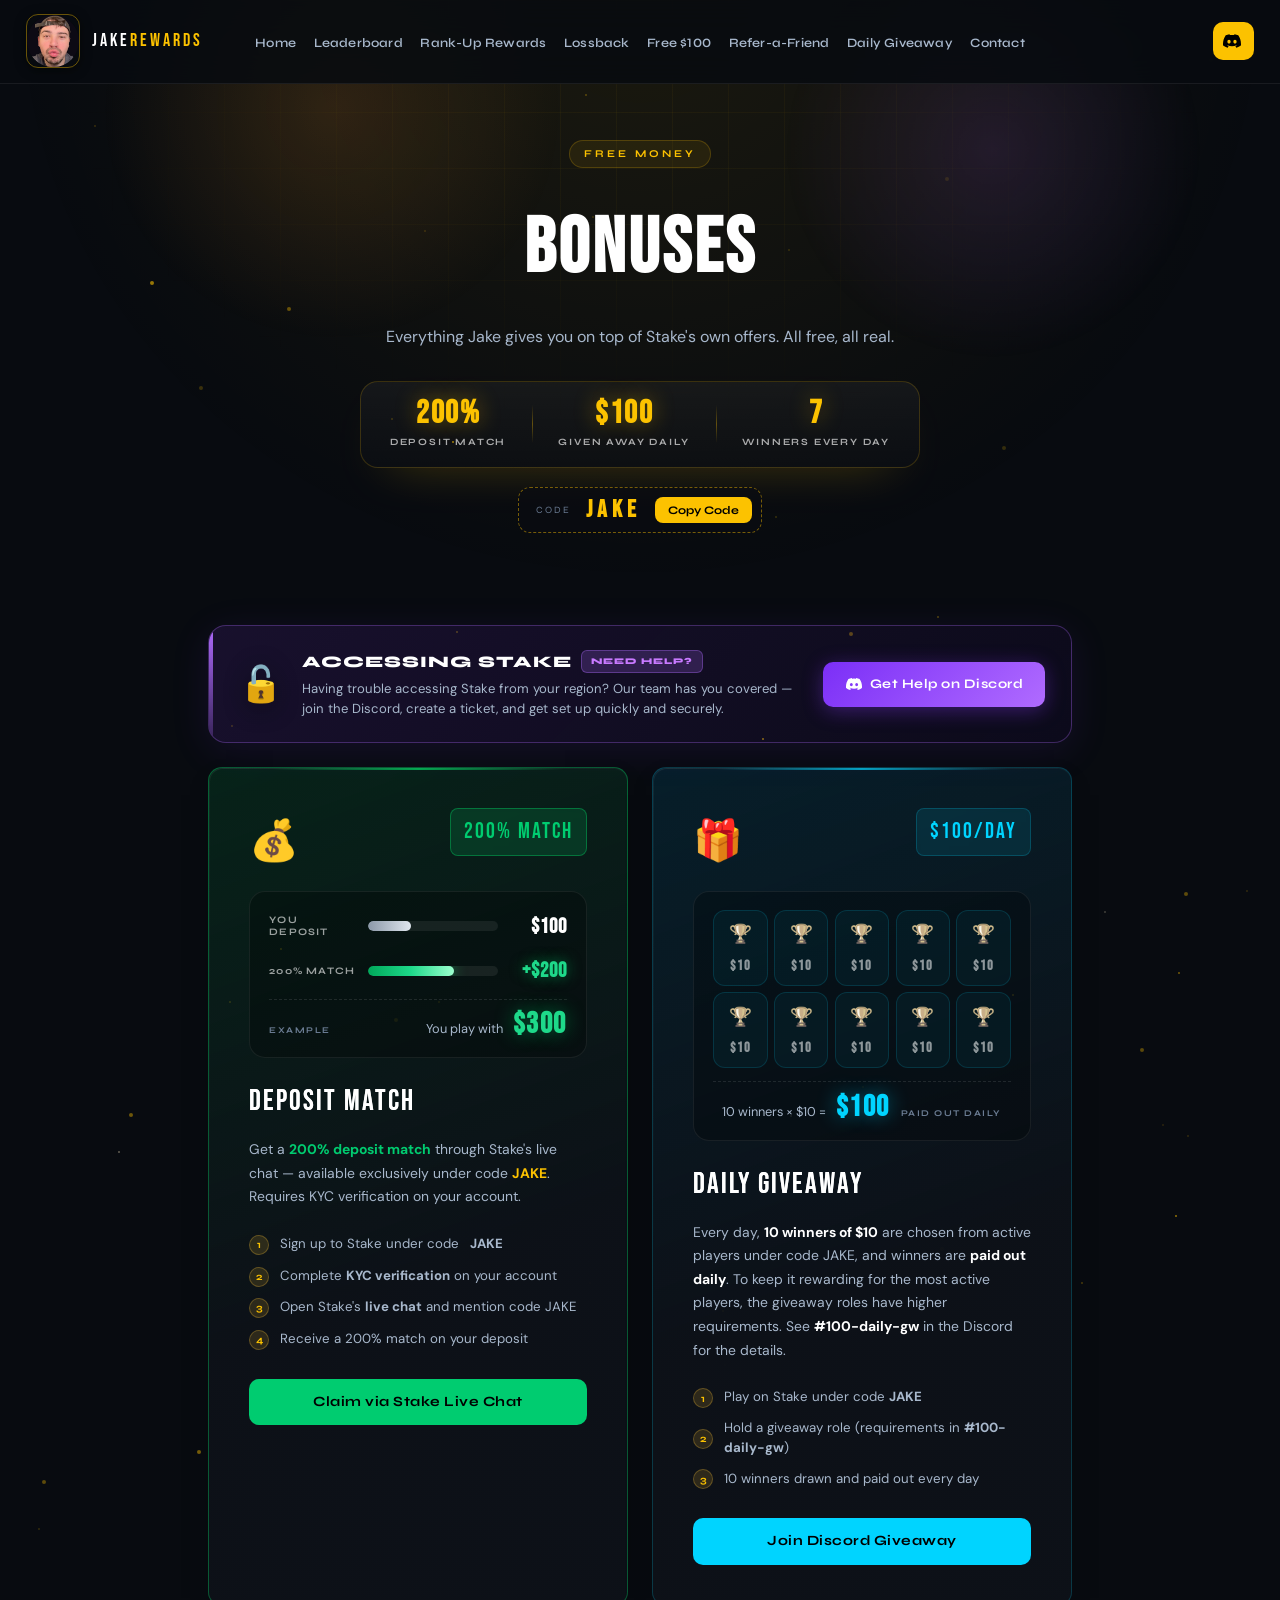
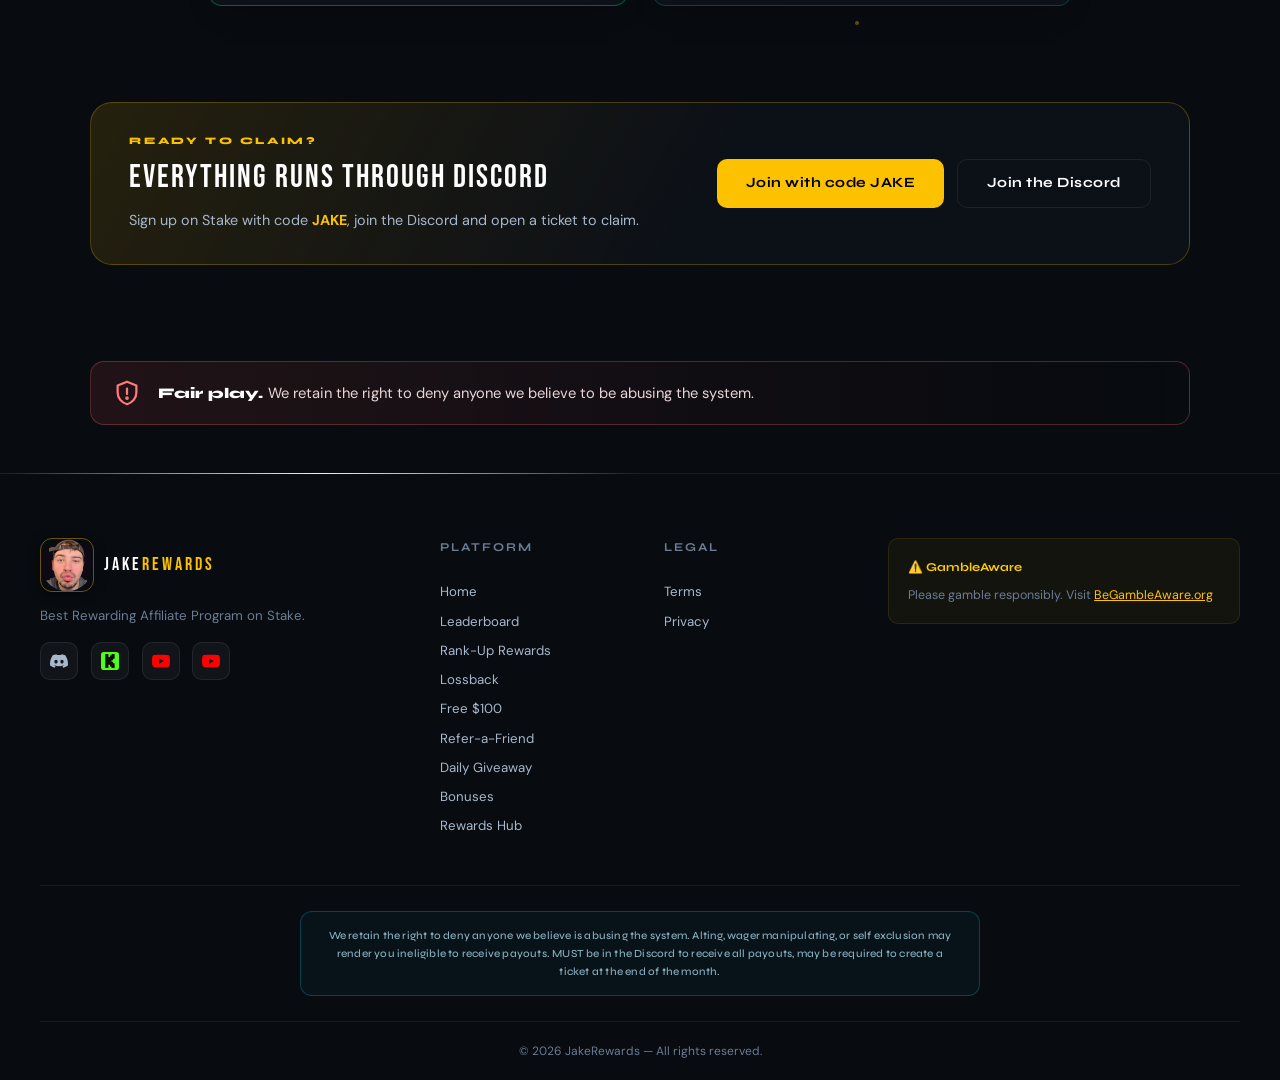
==== commit 82e47637: "Add files via upload" ====
--- a/bonuses.html
+++ b/bonuses.html
@@ -219,10 +219,10 @@
       <div class="bn-total"><span>10 winners × $10 =</span><b>$100</b><small>paid out daily</small></div>
     </div>
     <div class="bonus-title">DAILY GIVEAWAY</div>
-    <div class="bonus-desc">Every day, <strong style="color:#fff">10 winners of $10</strong> are chosen from active players under code JAKE, and winners are <strong style="color:#fff">paid out daily</strong>. To keep it rewarding for the most active players, the giveaway roles have higher requirements. See <strong style="color:#fff">#350-daily-gw</strong> in the Discord for the details.</div>
+    <div class="bonus-desc">Every day, <strong style="color:#fff">10 winners of $10</strong> are chosen from active players under code JAKE, and winners are <strong style="color:#fff">paid out daily</strong>. To keep it rewarding for the most active players, the giveaway roles have higher requirements. See <strong style="color:#fff">#100-daily-gw</strong> in the Discord for the details.</div>
     <ul class="bonus-steps">
       <li><div class="step-num">1</div><span>Play on Stake under code <strong>JAKE</strong></span></li>
-      <li><div class="step-num">2</div><span>Hold a giveaway role (requirements in <strong>#350-daily-gw</strong>)</span></li>
+      <li><div class="step-num">2</div><span>Hold a giveaway role (requirements in <strong>#100-daily-gw</strong>)</span></li>
       <li><div class="step-num">3</div>10 winners drawn and paid out every day</li>
     </ul>
     <a href="https://discord.com/invite/jakethedegen" target="_blank" class="btn-primary" style="background:var(--accent);color:#000;">Join Discord Giveaway</a>
